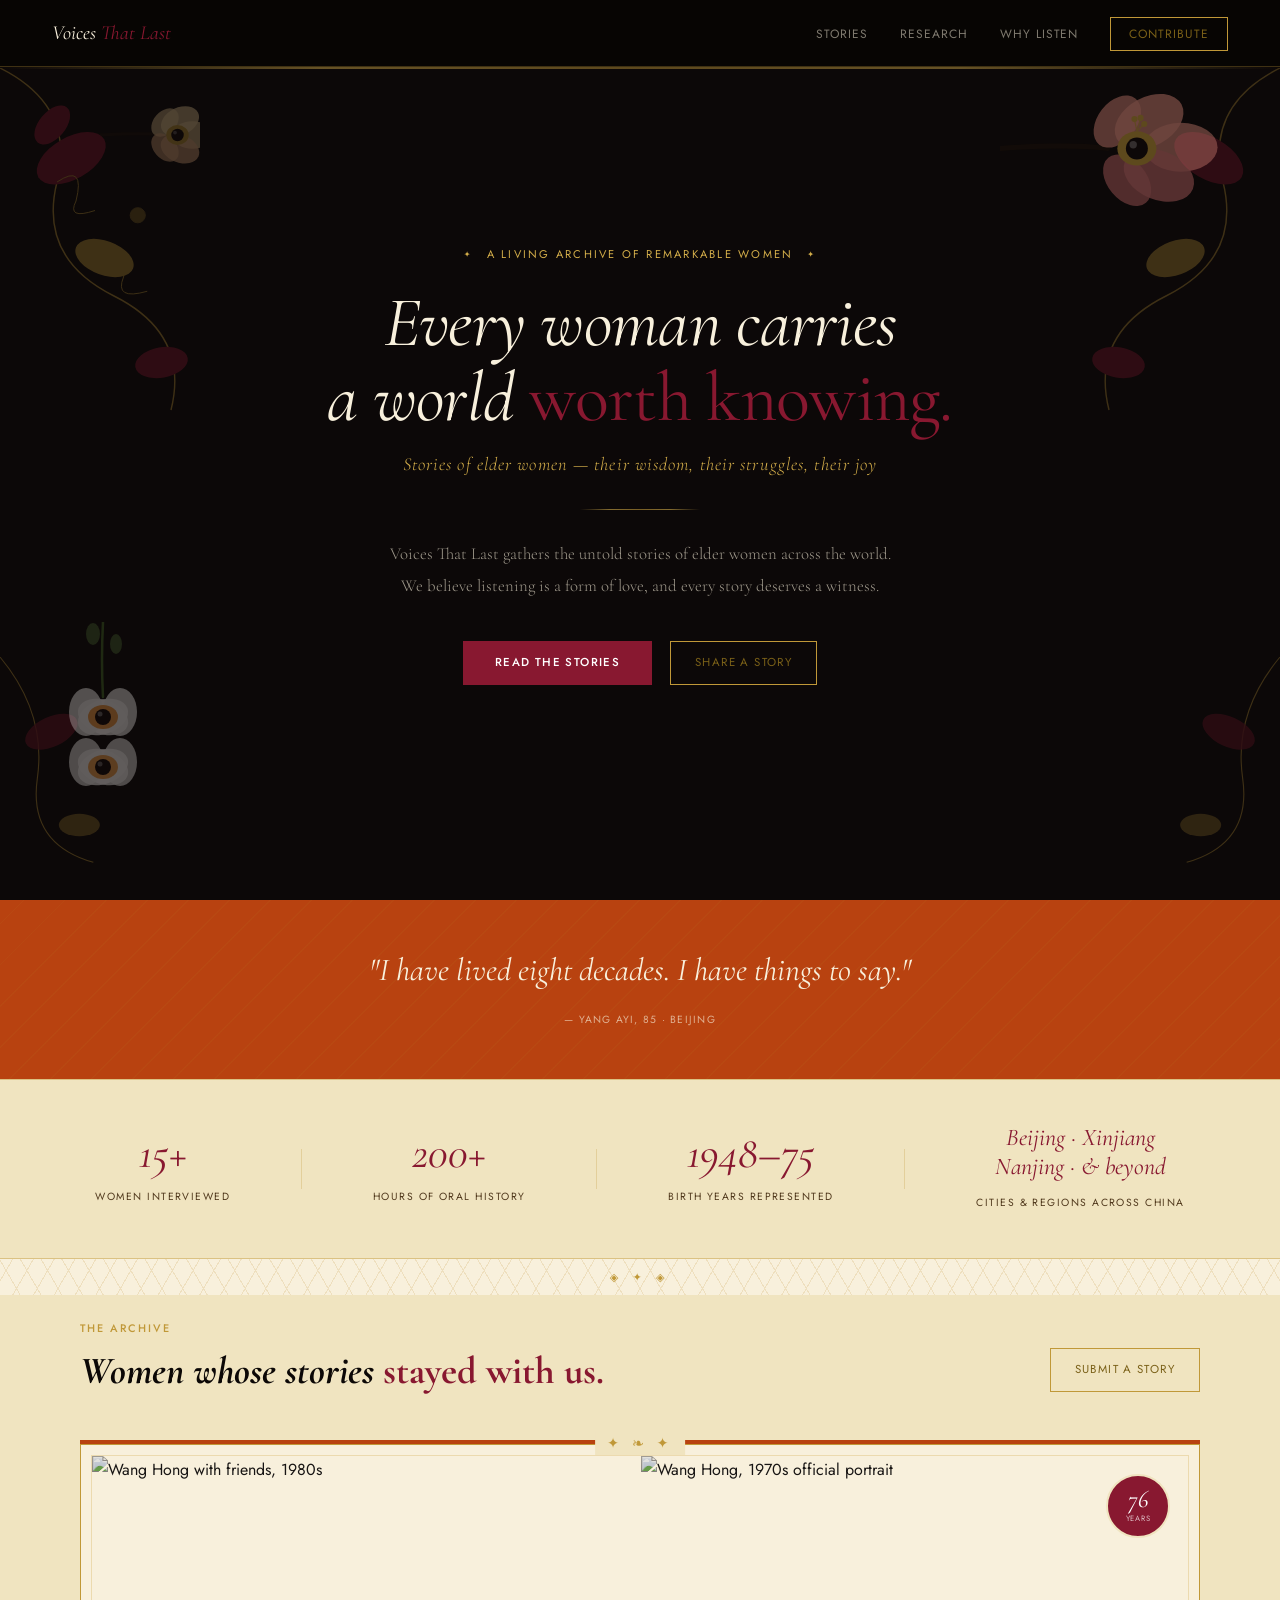
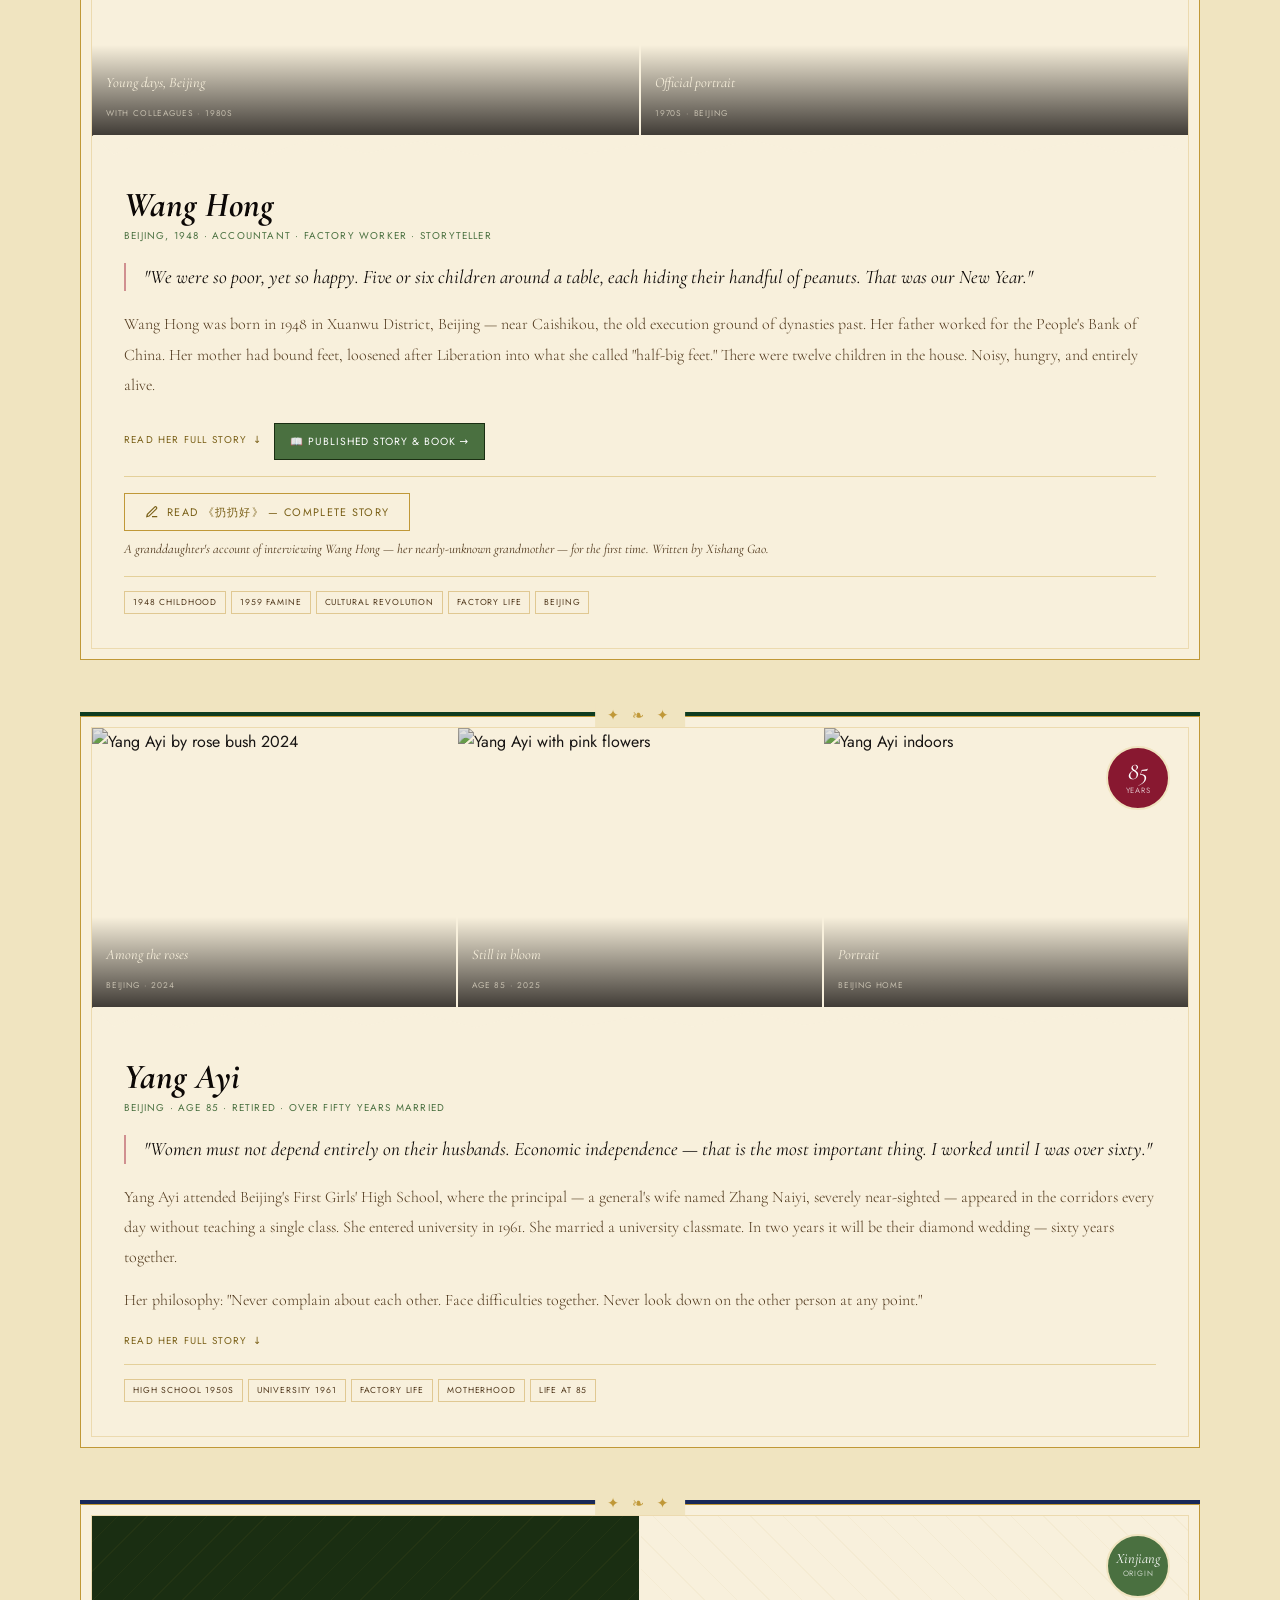
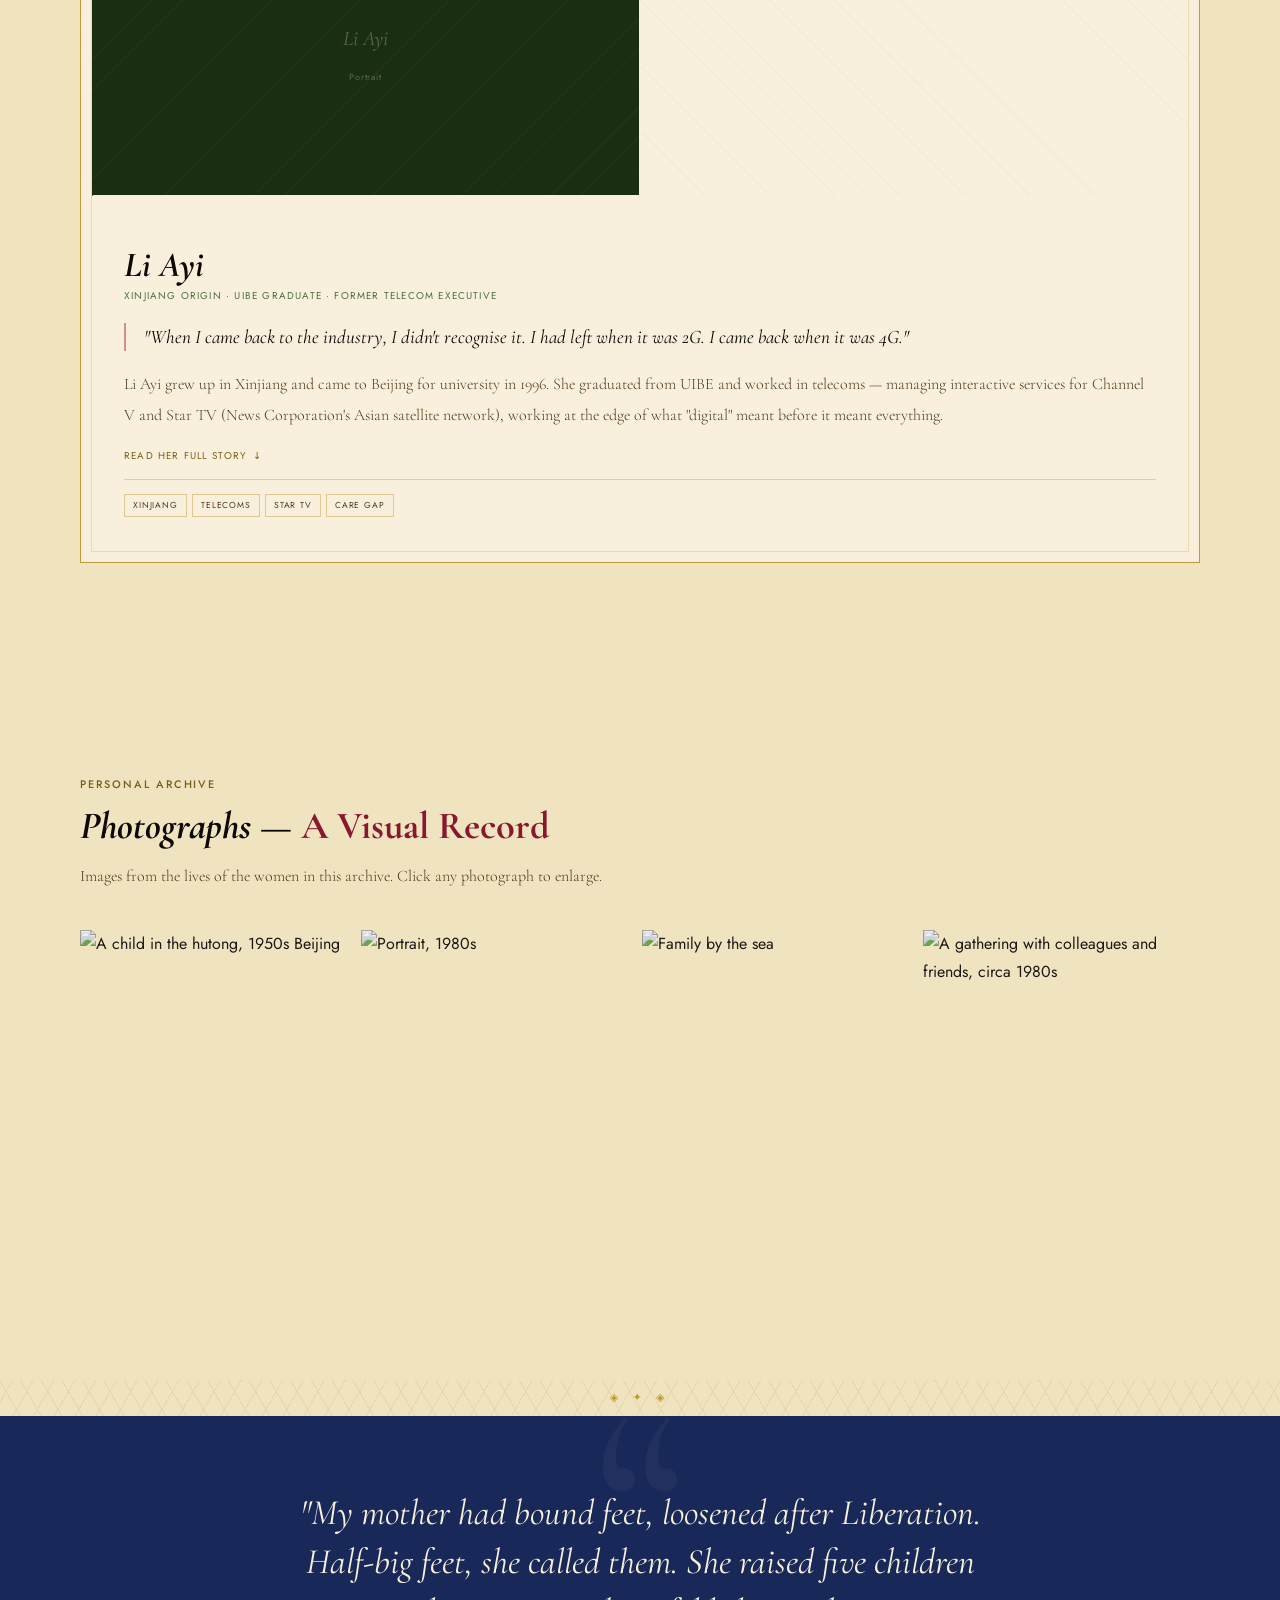
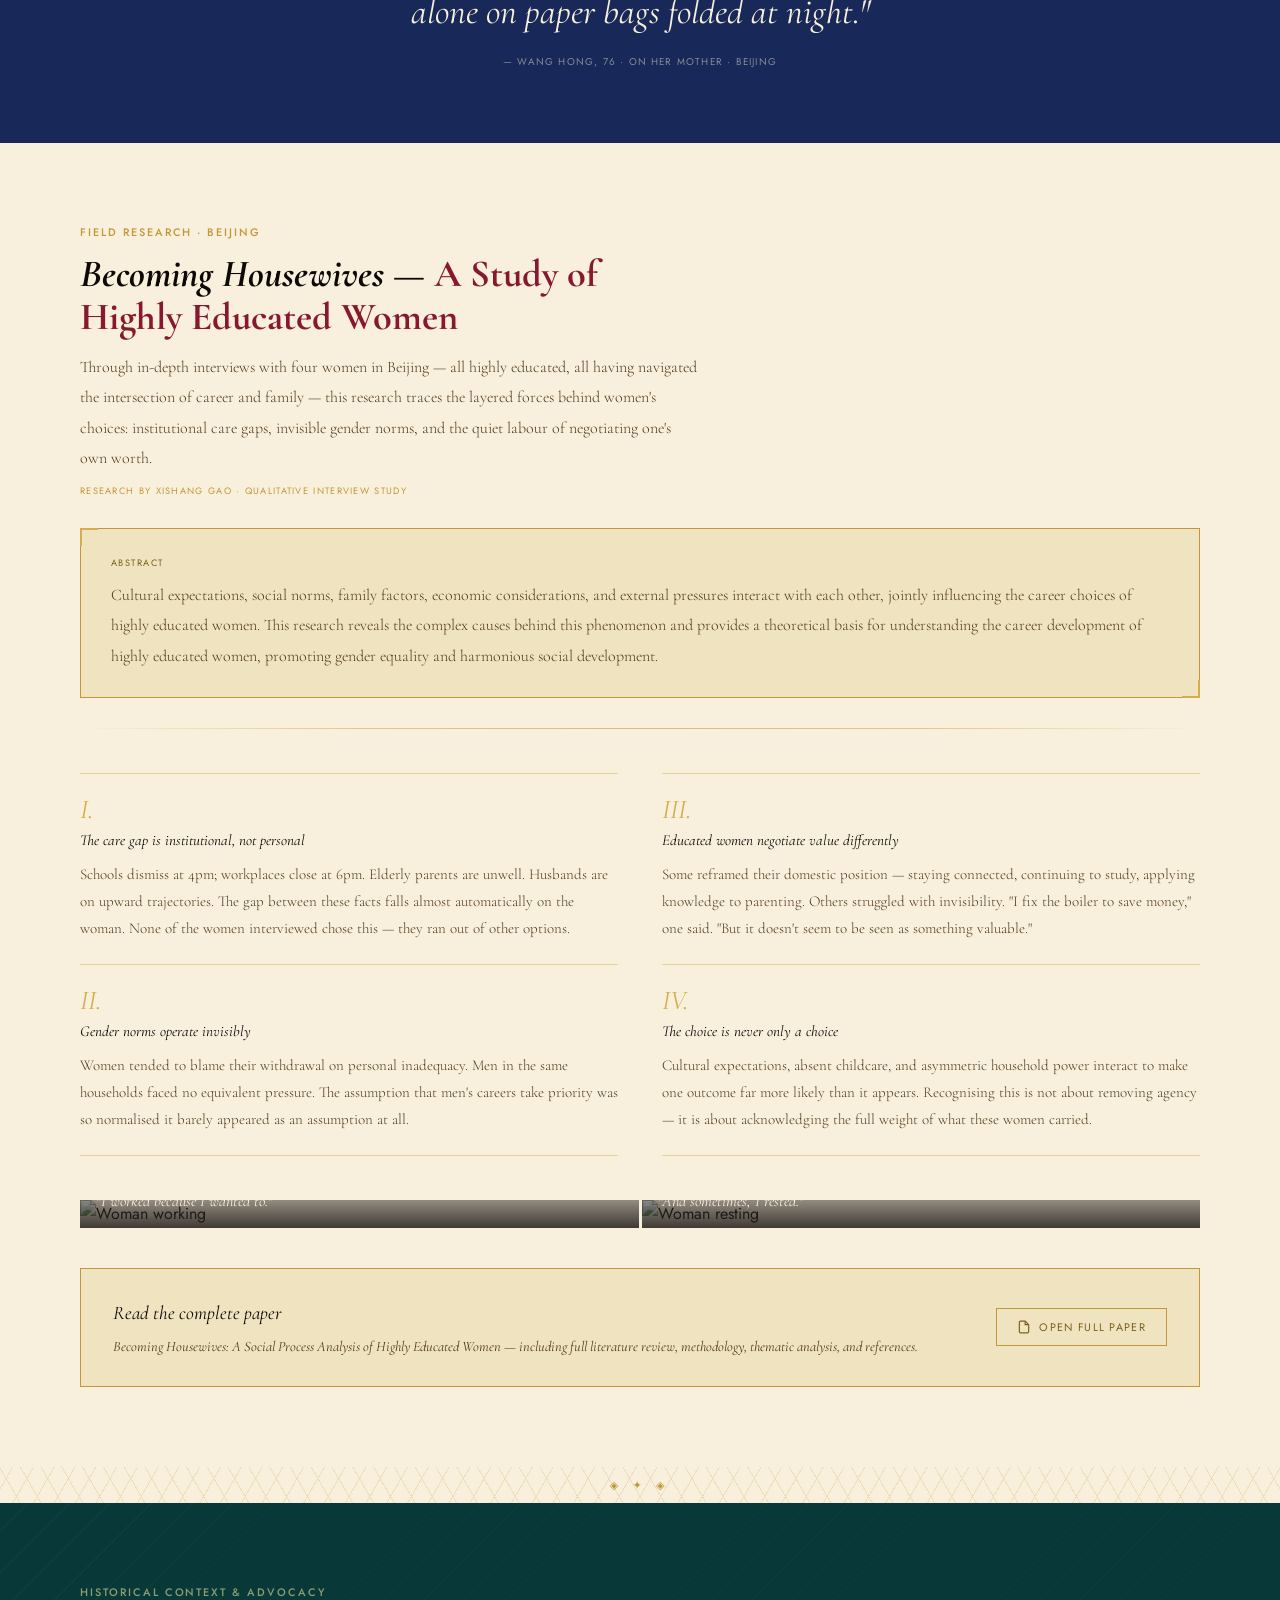
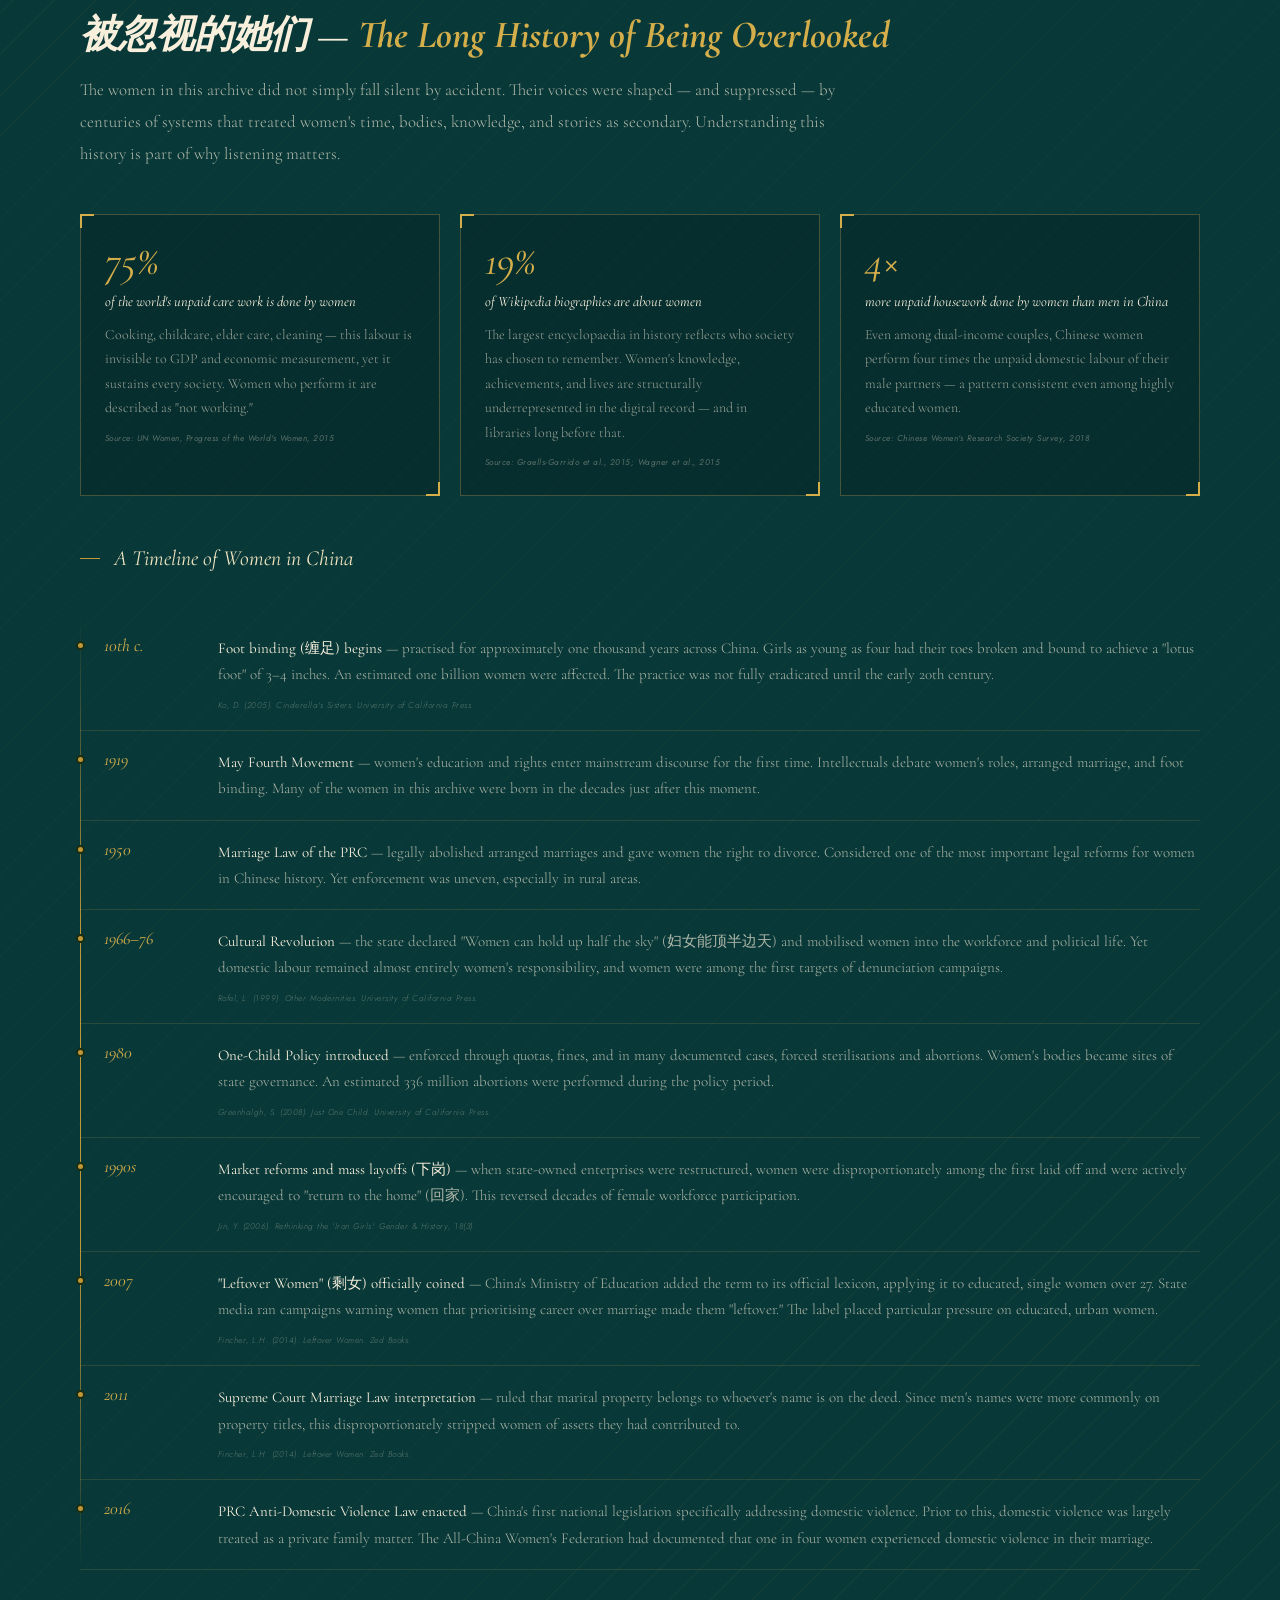
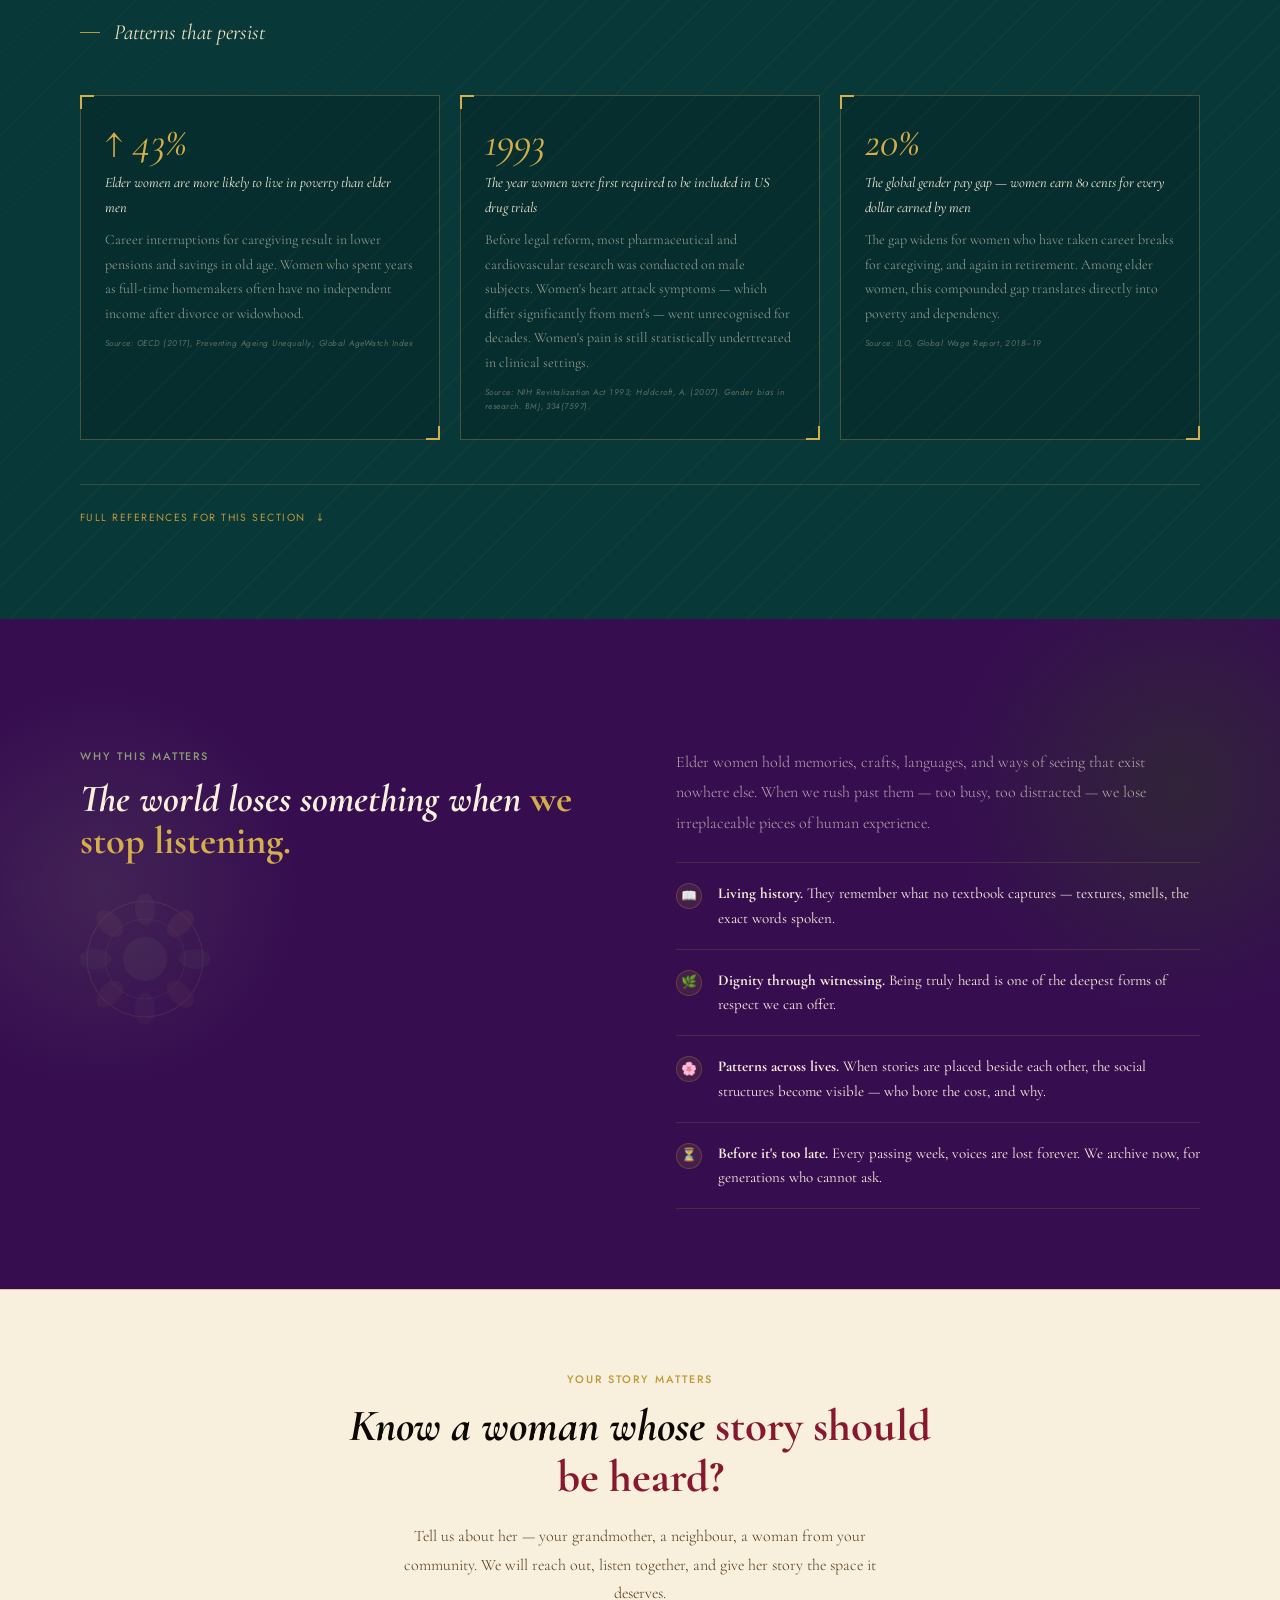
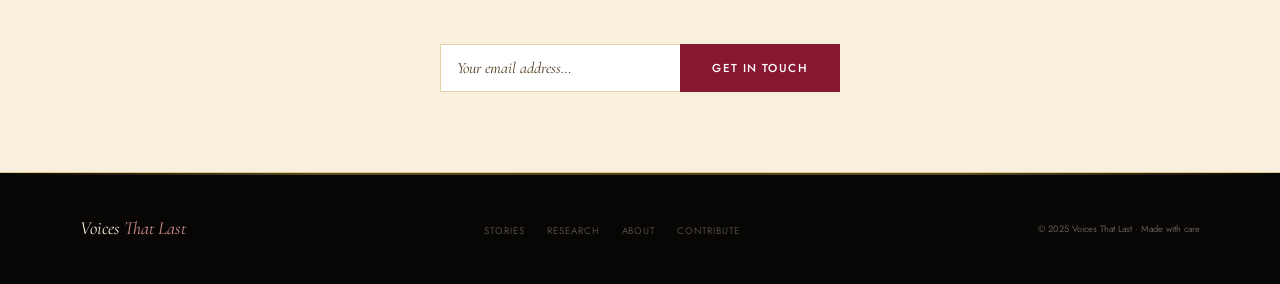
==== herstories/index.html @ aa2a3001 "Sookie Gao personal portfolio — Listener / Researcher / Advocator Full static site: signature loadin" ====
<!DOCTYPE html>
<html lang="en">
<head>
<meta charset="UTF-8">
<meta name="viewport" content="width=device-width, initial-scale=1.0">
<title>Voices That Last — Stories of Remarkable Women</title>
<link rel="preconnect" href="https://fonts.googleapis.com">
<link rel="preconnect" href="https://fonts.gstatic.com" crossorigin>
<link href="https://fonts.googleapis.com/css2?family=IM+Fell+English:ital@0;1&family=Cormorant+Garamond:ital,wght@0,300;0,400;0,600;1,300;1,400;1,600&family=Jost:wght@300;400;500&display=swap" rel="stylesheet">
<style>
*,*::before,*::after{box-sizing:border-box;margin:0;padding:0}
:root{
  --p1:#F8F0DC;--p2:#F0E4C0;--p3:#E4D09A;
  --gold:#C09838;--gold-lt:#D4AE4A;--gold-dk:#7A6018;
  --amber:#B84210;         /* Klimt burnt orange */
  --sapphire:#182858;      /* Klimt deep blue */
  --emerald:#0E3C20;       /* deep green */
  --rose:#881830;          /* deep rose */
  --rose-lt:#D09090;
  --purple:#360E50;        /* deep purple */
  --teal:#083838;
  --olive:#4A7040;--olive-lt:#8A9E72;--olive-dk:#1A2E12;
  --ink:#0C0806;--muted:#50381C;--rule:rgba(192,152,56,.45);
  --display:'IM Fell English','Cormorant Garamond',Georgia,serif;
  --serif:'Cormorant Garamond',Georgia,serif;
  --sans:'Jost',system-ui,sans-serif
}
html{scroll-behavior:smooth}
body{font-family:var(--sans);background:var(--p1);color:var(--ink);line-height:1.7;font-size:16px}
body::before{content:'';position:fixed;inset:0;pointer-events:none;z-index:0;
  background-image:url("data:image/svg+xml,%3Csvg xmlns='http://www.w3.org/2000/svg' width='300' height='300'%3E%3Cfilter id='noise'%3E%3CfeTurbulence type='fractalNoise' baseFrequency='0.65' numOctaves='3' stitchTiles='stitch'/%3E%3CfeColorMatrix type='saturate' values='0'/%3E%3C/filter%3E%3Crect width='300' height='300' filter='url(%23noise)' opacity='0.04'/%3E%3C/svg%3E");opacity:.6}

/* NAV */
nav{position:fixed;top:0;left:0;right:0;z-index:200;display:flex;align-items:center;
  justify-content:space-between;padding:16px 52px;
  background:rgba(8,6,4,0.97);backdrop-filter:blur(8px);
  border-bottom:1px solid rgba(192,152,56,.3)}
nav::after{content:'';position:absolute;bottom:-3px;left:0;right:0;height:2px;
  background:linear-gradient(to right,transparent,var(--gold-lt),var(--gold),var(--gold-lt),transparent);opacity:.45}
.nav-logo{font-family:var(--display);font-size:1.25rem;font-style:italic;
  color:var(--p1);text-decoration:none}
.nav-logo span{color:var(--rose)}
.nav-links{display:flex;gap:32px;list-style:none;align-items:center}
.nav-links a{font-size:.75rem;font-weight:400;letter-spacing:.08em;text-transform:uppercase;
  color:rgba(248,240,220,.5);text-decoration:none;transition:color .2s}
.nav-links a:hover{color:var(--rose)}
.nav-cta{border:1px solid var(--gold)!important;color:var(--gold-dk)!important;
  padding:7px 18px;transition:background .2s,color .2s!important}
.nav-cta:hover{background:var(--gold)!important;color:white!important}

/* GOLD RULE */
.gold-rule{height:1px;background:linear-gradient(to right,transparent,var(--gold-lt),var(--gold),var(--gold-lt),transparent);
  margin:0 auto;opacity:.6}

/* HERO */
.hero{min-height:100vh;background:#0C0808;position:relative;overflow:hidden;
  display:flex;flex-direction:column;align-items:center;justify-content:center;
  padding:110px 60px 80px;text-align:center}
/* botanical corner flourishes */
.hero-corners{position:absolute;inset:0;pointer-events:none;overflow:hidden}
.hero-corners svg{position:absolute;opacity:.28;color:var(--gold)}
.c-tl{top:68px;left:0;width:380px}
.c-tr{top:68px;right:0;width:380px;transform:scaleX(-1)}
.c-bl{bottom:0;left:0;width:280px;transform:scaleY(-1)}
.c-br{bottom:0;right:0;width:280px;transform:scale(-1)}

.hero-inner{position:relative;z-index:1;max-width:800px}
.hero-eyebrow{font-family:var(--sans);font-size:.7rem;letter-spacing:.2em;text-transform:uppercase;
  color:var(--gold-lt);margin-bottom:22px;display:flex;align-items:center;justify-content:center;gap:14px}
.hero-eyebrow::before,.hero-eyebrow::after{content:'✦';font-size:.5rem;color:var(--gold-lt)}
.hero-headline{font-family:var(--display);font-size:clamp(3rem,5.5vw,6rem);font-style:italic;
  font-weight:400;line-height:1.06;color:var(--p1);margin-bottom:14px;letter-spacing:-.01em}
.hero-headline em{color:var(--rose);font-style:normal}
.hero-sub{font-family:var(--serif);font-size:1.15rem;font-style:italic;font-weight:300;
  color:var(--gold-lt);letter-spacing:.06em;margin-bottom:28px}
.hero-body{font-family:var(--serif);font-size:1.05rem;line-height:1.9;
  color:rgba(248,240,220,.62);max-width:520px;margin:0 auto 40px;font-weight:300}
.hero-btns{display:flex;gap:18px;align-items:center;justify-content:center;flex-wrap:wrap}

/* BUTTONS */
.btn{background:var(--rose);color:white;padding:12px 32px;border:1px solid var(--rose-dk);
  font-family:var(--sans);font-size:.72rem;font-weight:500;letter-spacing:.12em;
  text-transform:uppercase;cursor:pointer;text-decoration:none;transition:background .2s;display:inline-block}
.btn:hover{background:var(--rose-dk)}
.btn-ghost{color:var(--gold-dk);font-size:.72rem;letter-spacing:.12em;text-transform:uppercase;
  text-decoration:none;border:1px solid var(--gold);padding:11px 24px;
  transition:background .2s,color .2s;display:inline-block}
.btn-ghost:hover{background:var(--gold);color:white}
.btn-wechat{font-family:var(--sans);font-size:.65rem;letter-spacing:.09em;text-transform:uppercase;
  color:white;background:var(--olive);text-decoration:none;display:inline-flex;
  align-items:center;gap:7px;padding:9px 15px;border:1px solid var(--olive-dk);
  transition:background .2s;margin-top:4px}
.btn-wechat:hover{background:var(--olive-dk)}

/* ORNAMENTAL DIVIDER */
.orn-div{text-align:center;padding:22px 0;background:var(--p1);position:relative}
.orn-div::before,.orn-div::after{content:'';position:absolute;top:50%;
  width:calc(50% - 70px);height:1px;background:linear-gradient(to right,transparent,var(--p3))}
.orn-div::before{left:0}
.orn-div::after{right:0;background:linear-gradient(to left,transparent,var(--p3))}
.orn-div span{display:inline-block;font-size:.9rem;color:var(--gold);
  letter-spacing:.4em;position:relative;z-index:1}

/* QUOTE BAND */
.quote-band{background:var(--amber);padding:48px 80px;text-align:center;position:relative;overflow:hidden}
.quote-band::before{content:'';position:absolute;inset:0;pointer-events:none;
  background:repeating-linear-gradient(-45deg,transparent,transparent 28px,
    rgba(180,146,42,0.07) 28px,rgba(180,146,42,0.07) 29px)}
.quote-band blockquote{font-family:var(--display);font-size:clamp(1.4rem,2.5vw,2.4rem);
  font-style:italic;color:var(--p1);line-height:1.38;max-width:720px;margin:0 auto 12px;position:relative}
.quote-band cite{font-size:.65rem;letter-spacing:.12em;text-transform:uppercase;
  color:rgba(248,240,220,.65);font-family:var(--sans);font-style:normal}

/* STATS */
.stats-strip{background:var(--p2);padding:44px 80px;display:flex;
  justify-content:space-around;align-items:center;gap:40px;flex-wrap:wrap;
  border-top:1px solid var(--rule);border-bottom:1px solid var(--rule)}
.stat{text-align:center}
.stat-num{font-family:var(--display);font-size:2.8rem;font-style:italic;
  color:var(--rose);display:block;line-height:1;margin-bottom:5px}
.stat-label{font-size:.65rem;letter-spacing:.14em;text-transform:uppercase;color:var(--muted)}
.stat-div{width:1px;height:40px;background:var(--rule);opacity:.6}

/* SECTION UTIL */
section{padding:80px;position:relative}
.section-label{font-size:.68rem;font-weight:500;letter-spacing:.18em;text-transform:uppercase;
  color:var(--gold);margin-bottom:12px;font-family:var(--sans)}
.section-title{font-family:var(--display);font-size:clamp(1.8rem,3vw,3.2rem);
  font-style:italic;line-height:1.1;color:var(--ink);max-width:600px}
.section-title em{font-style:normal;color:var(--rose)}

/* STORY CARDS */
.stories{background:var(--p2)}
.stories-hd{display:flex;align-items:flex-end;justify-content:space-between;
  margin-bottom:48px;gap:24px;flex-wrap:wrap}
.card{background:var(--p1);position:relative;margin-bottom:52px;overflow:visible}
/* double-rule frame */
.card-outer{border:1px solid var(--gold);padding:10px}
.card-inner{border:1px solid rgba(212,174,90,0.35);padding:0}
/* top ornament */
.card-orn{position:absolute;top:-13px;left:50%;transform:translateX(-50%);
  color:var(--gold);background:var(--p2);padding:0 12px;font-size:.9rem;z-index:2;
  letter-spacing:.3em}

.card-photos{display:grid;gap:2px;overflow:hidden}
.card-photos.two{grid-template-columns:1fr 1fr}
.card-photos.three{grid-template-columns:1fr 1fr 1fr}
.card-photos>div{position:relative;overflow:hidden;height:280px}
.card-photos img{width:100%;height:100%;object-fit:cover;display:block;
  filter:sepia(20%) contrast(.88) brightness(.94);transition:filter .5s}
.card:hover .card-photos img{filter:sepia(6%) contrast(.96) brightness(1)}
.photo-cap{position:absolute;bottom:0;left:0;right:0;
  background:linear-gradient(to top,rgba(30,26,23,.85),transparent);
  padding:26px 14px 12px}
.photo-cap p{font-family:var(--display);font-size:.9rem;font-style:italic;color:var(--p1);margin-bottom:1px}
.photo-cap span{font-family:var(--sans);font-size:.52rem;letter-spacing:.1em;
  text-transform:uppercase;color:rgba(245,237,216,.65)}

/* torn edge */
.torn{height:24px;background:var(--p1);margin-top:-1px;
  clip-path:polygon(0 0,2% 82%,5% 22%,8% 88%,12% 32%,16% 84%,20% 16%,25% 78%,30% 26%,35% 86%,40% 18%,45% 80%,50% 38%,55% 82%,60% 20%,65% 76%,70% 36%,75% 82%,80% 14%,85% 70%,90% 28%,94% 76%,98% 44%,100% 70%,100% 0)}

.card-body{padding:28px 32px 34px}
.card-name{font-family:var(--display);font-size:2.2rem;font-style:italic;
  color:var(--ink);line-height:1.05;margin-bottom:4px}
.card-meta{font-size:.62rem;letter-spacing:.12em;text-transform:uppercase;
  color:var(--olive);margin-bottom:18px;font-family:var(--sans)}
.card-pull{font-family:var(--display);font-size:1.2rem;font-style:italic;line-height:1.5;
  color:var(--rose-dk);padding-left:18px;border-left:2px solid var(--rose-lt);margin-bottom:18px}
.card-text{font-family:var(--serif);font-size:1rem;line-height:1.9;color:var(--muted);font-weight:300}
.card-text p+p{margin-top:12px}
.card-extra{display:none;margin-top:14px}
.card-extra.open{display:block}
.card-extra h4{font-family:var(--display);font-size:.9rem;font-style:italic;
  color:var(--olive-dk);margin:1.3rem 0 .5rem}
.card-actions{display:flex;gap:12px;align-items:center;flex-wrap:wrap;margin-top:18px}
.read-btn{font-family:var(--sans);font-size:.62rem;letter-spacing:.12em;text-transform:uppercase;
  color:var(--gold-dk);cursor:pointer;background:none;border:none;padding:0;
  display:inline-flex;align-items:center;gap:5px;transition:color .2s}
.read-btn:hover{color:var(--rose)}
.card-tags{display:flex;gap:5px;flex-wrap:wrap;margin-top:16px;
  padding-top:14px;border-top:1px solid var(--p3)}
.tag{font-family:var(--sans);font-size:.54rem;letter-spacing:.1em;
  text-transform:uppercase;padding:3px 8px;border:1px solid var(--rule);color:var(--muted)}
.age-badge{position:absolute;top:18px;right:18px;z-index:3;width:64px;height:64px;
  background:var(--rose);border-radius:50%;display:flex;flex-direction:column;
  align-items:center;justify-content:center;border:2px solid var(--p2)}
.age-badge .n{font-family:var(--display);font-size:1.55rem;font-style:italic;color:white;line-height:1}
.age-badge .u{font-size:.48rem;letter-spacing:.1em;text-transform:uppercase;color:rgba(255,255,255,.7)}

/* VIDEO */
.video-sec{background:var(--emerald);padding:80px;position:relative;overflow:hidden;color:var(--p1)}
.video-sec::before{content:'';position:absolute;inset:0;pointer-events:none;
  background:repeating-linear-gradient(-45deg,transparent,transparent 28px,
    rgba(180,146,42,0.06) 28px,rgba(180,146,42,0.06) 29px)}
.video-inner{display:grid;grid-template-columns:1fr 1fr;gap:60px;align-items:start;margin-top:44px}
.video-ph{aspect-ratio:16/9;background:rgba(0,0,0,.5);
  border:1px solid rgba(212,174,90,.3);display:flex;flex-direction:column;
  align-items:center;justify-content:center;gap:14px;position:relative;overflow:hidden}
.video-ph::before{content:'';position:absolute;inset:0;
  background:radial-gradient(ellipse 260px 160px at center,rgba(180,146,42,0.1) 0%,transparent 70%)}
.video-ph p:first-of-type{font-family:var(--display);font-size:1rem;font-style:italic;
  color:rgba(245,237,216,.4);text-align:center;padding:0 16px;position:relative;z-index:1}
.video-ph p:last-of-type{font-family:var(--sans);font-size:.52rem;letter-spacing:.1em;
  text-transform:uppercase;color:var(--gold-lt);position:relative;z-index:1}
.video-desc{font-family:var(--serif);font-size:1rem;line-height:1.9;
  color:rgba(245,237,216,.7);font-weight:300}
.video-desc p+p{margin-top:12px}
.video-note{margin-top:22px;padding:16px 18px;border:1px solid rgba(212,174,90,.2);
  background:rgba(0,0,0,.2)}
.video-note span{font-family:var(--sans);font-size:.54rem;letter-spacing:.12em;
  text-transform:uppercase;color:var(--gold-lt);display:block;margin-bottom:6px}
.video-note p{font-family:var(--serif);font-size:.9rem;font-style:italic;
  color:rgba(245,237,216,.48);line-height:1.7}
.video-sec .section-label{color:var(--olive-lt)}
.video-sec .section-title{color:var(--p1);max-width:none}
.video-sec .section-title em{color:var(--gold-lt);font-style:italic}

/* TESTIMONIAL */
.testimonial{background:var(--sapphire);padding:72px 80px;text-align:center;
  position:relative;overflow:hidden}
.testimonial::before{content:'\201C';position:absolute;top:-50px;left:50%;transform:translateX(-50%);
  font-family:var(--display);font-size:18rem;color:rgba(255,255,255,.04);line-height:1;pointer-events:none}
.testimonial blockquote{font-family:var(--display);font-size:clamp(1.5rem,2.8vw,2.4rem);
  font-style:italic;color:var(--p1);line-height:1.38;max-width:720px;margin:0 auto 18px;position:relative}
.testimonial cite{display:block;font-size:.62rem;font-style:normal;letter-spacing:.12em;
  text-transform:uppercase;color:rgba(245,237,216,.5);font-family:var(--sans)}

/* RESEARCH */
.research{background:var(--p1)}
.art-frame{border:1px solid var(--gold);padding:26px 30px;position:relative;
  background:var(--p2);margin:30px 0}
.art-frame::before,.art-frame::after{content:'';position:absolute;width:18px;height:18px;
  border-color:var(--gold-lt);border-style:solid}
.art-frame::before{top:-1px;left:-1px;border-width:2px 0 0 2px}
.art-frame::after{bottom:-1px;right:-1px;border-width:0 2px 2px 0}
.research-grid{display:grid;grid-template-columns:1fr 1fr;gap:44px;margin-top:44px}
.finding{padding:22px 0;border-top:1px solid var(--p3)}
.finding:last-child{border-bottom:1px solid var(--p3)}
.finding-num{font-family:var(--display);font-size:1.7rem;font-style:italic;
  color:var(--gold-lt);line-height:1;margin-bottom:5px}
.finding-title{font-family:var(--display);font-size:.95rem;font-style:italic;color:var(--ink);margin-bottom:7px}
.finding-body{font-family:var(--serif);font-size:.9375rem;line-height:1.8;color:var(--muted);font-weight:300}

/* WHY LISTEN */
.why{background:var(--purple);color:white;position:relative;overflow:hidden}
.why::before{content:'';position:absolute;inset:0;pointer-events:none;
  background:
    radial-gradient(ellipse 280px 280px at 8% 40%,rgba(138,158,114,0.15) 0%,transparent 70%),
    radial-gradient(ellipse 320px 320px at 92% 25%,rgba(44,58,34,0.5) 0%,transparent 70%);z-index:0}
.why-inner{display:grid;grid-template-columns:1fr 1fr;gap:72px;align-items:start;
  margin-top:48px;position:relative;z-index:1}
.why .section-label{color:var(--olive-lt)}
.why .section-title{color:var(--p1);max-width:none}
.why .section-title em{color:var(--gold-lt)}
.why-body{font-family:var(--serif);font-size:1rem;line-height:1.9;
  color:rgba(245,237,216,.68);margin-bottom:24px;font-weight:300}
.why-list{list-style:none}
.why-list li{display:flex;gap:16px;padding:18px 0;
  border-top:1px solid rgba(180,146,42,.2);
  font-family:var(--serif);font-size:.9375rem;color:var(--p1);line-height:1.65}
.why-list li:last-child{border-bottom:1px solid rgba(180,146,42,.2)}
.why-icon{width:26px;height:26px;background:rgba(180,146,42,.12);
  border:1px solid rgba(180,146,42,.3);border-radius:50%;flex-shrink:0;
  display:flex;align-items:center;justify-content:center;margin-top:2px;font-size:.8rem}

/* SUBMIT */
.submit{background:var(--p1);text-align:center;
  border-top:1px solid var(--rule);border-bottom:1px solid var(--rule)}
.submit .section-label{display:block;text-align:center}
.submit-title{font-family:var(--display);font-size:clamp(2rem,3.5vw,3.6rem);font-style:italic;
  line-height:1.15;max-width:600px;margin:0 auto 18px;color:var(--ink)}
.submit-title em{font-style:normal;color:var(--rose)}
.submit-body{font-family:var(--serif);font-size:1rem;color:var(--muted);
  max-width:480px;margin:0 auto 36px;line-height:1.8;font-weight:300}
.submit-form{display:flex;max-width:400px;margin:0 auto}
.submit-input{flex:1;padding:13px 16px;background:white;border:1px solid var(--rule);
  border-right:none;color:var(--ink);font-family:var(--serif);font-size:1rem;
  outline:none;transition:border-color .2s}
.submit-input::placeholder{color:var(--muted);font-style:italic}
.submit-input:focus{border-color:var(--gold)}

/* FOOTER */
footer{background:#080604;color:rgba(245,237,216,.38);padding:40px 80px;
  display:flex;justify-content:space-between;align-items:center;gap:24px;flex-wrap:wrap}
footer::before{content:'';display:block;position:absolute;top:0;left:0;right:0;height:2px;
  background:linear-gradient(to right,transparent,var(--gold-lt),var(--gold),var(--gold-lt),transparent);opacity:.4}
.footer-logo{font-family:var(--display);font-size:1.15rem;font-style:italic;
  color:var(--p1);text-decoration:none}
.footer-logo span{color:var(--rose-lt)}
.footer-links{display:flex;gap:22px;list-style:none}
.footer-links a{color:rgba(245,237,216,.3);text-decoration:none;font-size:.6rem;
  letter-spacing:.1em;text-transform:uppercase;transition:color .2s;font-family:var(--sans)}
.footer-links a:hover{color:var(--gold-lt)}

/* RESPONSIVE */
/* MODALS */
.modal-overlay{display:none;position:fixed;inset:0;z-index:500;
  background:rgba(30,26,23,0.82);align-items:flex-start;justify-content:center;
  padding:60px 24px 40px;backdrop-filter:blur(4px);overflow-y:auto}
.modal-overlay.open{display:flex}
.modal-box{background:var(--p1);width:100%;max-width:780px;
  margin:auto;position:relative;border:1px solid var(--gold)}
/* double frame */
.modal-box::before{content:'';position:absolute;inset:6px;
  border:1px solid rgba(212,174,90,0.3);pointer-events:none;z-index:1}
.modal-header{background:var(--olive-dk);padding:36px 48px 32px;position:relative;overflow:hidden}
.modal-header::before{content:'';position:absolute;inset:0;
  background:repeating-linear-gradient(-45deg,transparent,transparent 26px,rgba(180,146,42,.06) 26px,rgba(180,146,42,.06) 27px)}
.modal-eyebrow{font-family:var(--sans);font-size:.58rem;letter-spacing:.18em;
  text-transform:uppercase;color:var(--olive-lt);margin-bottom:8px;position:relative;z-index:1}
.modal-title{font-family:var(--display);font-size:clamp(1.5rem,3vw,2.4rem);font-style:italic;
  color:var(--p1);line-height:1.15;position:relative;z-index:1}
.modal-subtitle{font-family:var(--serif);font-size:.9rem;font-style:italic;
  color:rgba(245,237,216,.6);margin-top:6px;position:relative;z-index:1}
.modal-content{padding:40px 48px 52px;max-height:72vh;overflow-y:auto}
.modal-content::-webkit-scrollbar{width:5px}
.modal-content::-webkit-scrollbar-track{background:var(--p2)}
.modal-content::-webkit-scrollbar-thumb{background:var(--gold);border-radius:2px}
.modal-content h2{font-family:var(--display);font-size:1.5rem;font-style:italic;
  color:var(--ink);margin:32px 0 12px;padding-bottom:8px;
  border-bottom:1px solid var(--p3)}
.modal-content h2:first-child{margin-top:0}
.modal-content h3{font-family:var(--display);font-size:1.1rem;font-style:italic;
  color:var(--olive-dk);margin:22px 0 8px}
.modal-content p{font-family:var(--serif);font-size:1.05rem;line-height:1.9;
  color:var(--muted);font-weight:300;margin-bottom:14px}
.modal-content .pull{font-family:var(--display);font-size:1.1rem;font-style:italic;
  color:var(--rose-dk);border-left:2px solid var(--rose-lt);padding-left:16px;
  margin:20px 0;line-height:1.5}
.modal-content .chapter-title{font-family:var(--display);font-size:1.3rem;font-style:italic;
  color:var(--ink);margin:28px 0 12px;display:flex;align-items:center;gap:12px}
.modal-content .chapter-title::before{content:'';flex:none;width:24px;height:1px;background:var(--gold)}
.modal-content .refs{font-family:var(--serif);font-size:.875rem;line-height:1.7;
  color:var(--muted);margin-top:8px;font-style:italic}
.modal-close{position:absolute;top:14px;right:14px;z-index:10;
  background:rgba(30,26,23,.65);border:none;color:var(--p1);
  width:34px;height:34px;border-radius:50%;cursor:pointer;
  display:flex;align-items:center;justify-content:center;
  font-size:.9rem;transition:background .2s}
.modal-close:hover{background:var(--rose)}
.modal-open-btn{display:inline-flex;align-items:center;gap:8px;
  font-family:var(--sans);font-size:.68rem;letter-spacing:.12em;
  text-transform:uppercase;color:var(--gold-dk);
  border:1px solid var(--gold);padding:10px 20px;
  background:transparent;cursor:pointer;transition:background .2s,color .2s}
.modal-open-btn:hover{background:var(--gold);color:white}
.modal-open-btn svg{flex-shrink:0}


/* AWARENESS SECTION */
.awareness{background:var(--teal);color:var(--p1);position:relative;overflow:hidden}
.awareness::before{content:'';position:absolute;inset:0;pointer-events:none;
  background:repeating-linear-gradient(-45deg,transparent,transparent 28px,
    rgba(180,146,42,.055) 28px,rgba(180,146,42,.055) 29px)}
.awareness .section-label{color:var(--olive-lt)}
.awareness .section-title{color:var(--p1);max-width:none}
.awareness .section-title em{color:var(--gold-lt);font-style:italic}
.awareness-intro{font-family:var(--serif);font-size:1.05rem;line-height:1.9;
  color:rgba(245,237,216,.72);max-width:760px;margin-top:18px;font-weight:300}
/* Stat cards */
.fact-grid{display:grid;grid-template-columns:repeat(3,1fr);gap:20px;margin:44px 0 0}
.fact-card{border:1px solid rgba(212,174,90,.3);padding:26px 24px;
  background:rgba(0,0,0,.18);position:relative}
.fact-card::before{content:'';position:absolute;top:-1px;left:-1px;
  width:14px;height:14px;border-top:2px solid var(--gold-lt);border-left:2px solid var(--gold-lt)}
.fact-card::after{content:'';position:absolute;bottom:-1px;right:-1px;
  width:14px;height:14px;border-bottom:2px solid var(--gold-lt);border-right:2px solid var(--gold-lt)}
.fact-num{font-family:var(--display);font-size:2.6rem;font-style:italic;
  color:var(--gold-lt);line-height:1;margin-bottom:8px;display:block}
.fact-title{font-family:var(--display);font-size:.9rem;font-style:italic;
  color:var(--p1);margin-bottom:8px;display:block}
.fact-body{font-family:var(--serif);font-size:.875rem;line-height:1.75;
  color:rgba(245,237,216,.62);font-weight:300}
.fact-ref{font-family:var(--sans);font-size:.52rem;letter-spacing:.06em;
  color:rgba(245,237,216,.35);margin-top:10px;display:block;font-style:italic}
/* Timeline */
.timeline{margin:40px 0 0;position:relative}
.timeline::before{content:'';position:absolute;left:0;top:0;bottom:0;
  width:1px;background:linear-gradient(to bottom,transparent,var(--gold),var(--gold),transparent)}
.tl-item{display:grid;grid-template-columns:90px 1fr;gap:24px;
  padding:18px 0 18px 24px;border-bottom:1px solid rgba(212,174,90,.15);
  position:relative}
.tl-item::before{content:'';position:absolute;left:-4px;top:24px;
  width:9px;height:9px;border-radius:50%;background:var(--gold);border:2px solid var(--olive-dk)}
.tl-year{font-family:var(--display);font-size:1.1rem;font-style:italic;
  color:var(--gold-lt);line-height:1.3;flex-shrink:0}
.tl-text{font-family:var(--serif);font-size:.9375rem;line-height:1.75;
  color:rgba(245,237,216,.7);font-weight:300}
.tl-text strong{color:var(--p1);font-weight:400}
/* References box */
.refs-box{margin-top:44px;border-top:1px solid rgba(212,174,90,.2);padding-top:24px}
.refs-box summary{font-family:var(--sans);font-size:.65rem;letter-spacing:.14em;
  text-transform:uppercase;color:var(--gold);cursor:pointer;margin-bottom:12px;
  list-style:none;display:flex;align-items:center;gap:10px}
.refs-box summary::after{content:'↓';font-style:normal}
.refs-box[open] summary::after{content:'↑'}
.refs-box p{font-family:var(--serif);font-size:.82rem;line-height:1.7;
  color:rgba(245,237,216,.45);font-style:italic;margin-bottom:6px}
/* sub-heading inside awareness */
.awareness-h3{font-family:var(--display);font-size:1.35rem;font-style:italic;
  color:var(--p2);margin:44px 0 4px;display:flex;align-items:center;gap:14px}
.awareness-h3::before{content:'';flex:none;width:20px;height:1px;background:var(--gold)}

/* ── KLIMT + BOTANICAL additions ── */
/* Geometric Klimt triangle divider */
.klimt-div{height:36px;position:relative;overflow:hidden;display:flex;align-items:center;justify-content:center}
.klimt-div::before{content:'';position:absolute;inset:0;
  background:repeating-linear-gradient(60deg,transparent,transparent 17px,var(--gold) 17px,var(--gold) 18px),
             repeating-linear-gradient(-60deg,transparent,transparent 17px,var(--gold) 17px,var(--gold) 18px);
  opacity:.18}
.klimt-div span{position:relative;z-index:1;font-size:.7rem;color:var(--gold);letter-spacing:.5em}

/* Card jewel-tone top accent bars */
.card-accent-amber::after{display:none}
.card-accent-amber{border-top:4px solid var(--amber)!important}
.card-accent-sapphire{border-top:4px solid var(--sapphire)!important}
.card-accent-emerald{border-top:4px solid var(--emerald)!important}

/* Botanical eye flower SVG container */
.botanical-float{position:absolute;pointer-events:none;overflow:hidden}

/* Gallery section */
.gallery-sec{background:var(--p2);padding:80px}
.gallery-sec .section-label{color:var(--gold-dk)}
.gallery-grid{display:grid;grid-template-columns:repeat(4,1fr);gap:4px;margin-top:40px}
.gallery-item{position:relative;overflow:hidden;cursor:pointer}
.gallery-item img{width:100%;aspect-ratio:3/4;object-fit:cover;display:block;
  filter:sepia(18%) contrast(.87);transition:filter .4s,transform .5s}
.gallery-item:hover img{filter:sepia(5%) contrast(.96);transform:scale(1.04)}
.gallery-cap{position:absolute;bottom:0;left:0;right:0;
  background:linear-gradient(to top,rgba(8,6,4,.9),transparent);
  padding:32px 12px 12px;
  transform:translateY(6px);opacity:0;transition:.35s}
.gallery-item:hover .gallery-cap{transform:translateY(0);opacity:1}
.gallery-cap p{font-family:var(--display);font-size:.85rem;font-style:italic;color:var(--p1);margin-bottom:2px}
.gallery-cap span{font-family:var(--sans);font-size:.5rem;letter-spacing:.1em;text-transform:uppercase;color:rgba(248,240,220,.6)}
/* lightbox */
#lb{display:none;position:fixed;inset:0;z-index:600;background:rgba(8,6,4,.94);
  align-items:center;justify-content:center;padding:40px;cursor:pointer}
#lb.open{display:flex}
#lb img{max-width:90%;max-height:88vh;object-fit:contain;
  box-shadow:0 0 60px rgba(0,0,0,.8)}
#lb-close{position:absolute;top:18px;right:22px;color:var(--p1);
  font-size:1.5rem;cursor:pointer;background:none;border:none;
  font-family:var(--display);opacity:.7;transition:opacity .2s}
#lb-close:hover{opacity:1}

@media(max-width:900px){
  .gallery-grid{grid-template-columns:1fr 1fr}
  .klimt-div{height:28px}
}
@media(max-width:900px){
  nav{padding:12px 18px}.nav-links{display:none}
  .hero{padding:100px 22px 70px}
  section,.video-sec{padding:56px 22px}
  .card-photos.two,.card-photos.three{grid-template-columns:1fr}
  .card-photos>div{height:220px}
  .card-photos>div:not(:first-child){display:none}
  .research-grid,.why-inner,.video-inner{grid-template-columns:1fr;gap:32px}
  .stats-strip,.quote-band,.testimonial{padding:30px 22px}
  .stat-div{display:none}
  .fact-grid{grid-template-columns:1fr}
  .tl-item{grid-template-columns:70px 1fr;gap:14px}
  footer{padding:30px 22px;flex-direction:column;align-items:flex-start;position:relative}
  .submit{padding:56px 22px!important}
  .submit-form{flex-direction:column}
  .submit-input{border-right:1px solid var(--rule);border-bottom:none}
}
@media(prefers-reduced-motion:reduce){*{transition:none!important}}
</style>
</head>
<body>

<nav>
  <a href="#" class="nav-logo">Voices <span>That Last</span></a>
  <ul class="nav-links">
    <li><a href="#stories">Stories</a></li>
    <li><a href="#research">Research</a></li>
    <li><a href="#why">Why Listen</a></li>
    <li><a href="#submit" class="nav-cta">Contribute</a></li>
  </ul>
</nav>

<!-- HERO -->
<div class="hero" id="home">
  <!-- Botanical Art Nouveau corner flourishes -->
  <div class="hero-corners" aria-hidden="true">
    <svg class="c-tl" viewBox="0 0 400 380" fill="none" stroke="var(--gold)" xmlns="http://www.w3.org/2000/svg">
      <path d="M0 0 Q80 40 60 120 Q40 200 120 240 Q200 280 180 360" stroke-width="1.5" fill="none"/>
      <ellipse cx="75" cy="95" rx="40" ry="22" fill="var(--rose)" stroke="none" transform="rotate(-30 75 95)"/>
      <ellipse cx="110" cy="200" rx="32" ry="18" fill="var(--gold)" stroke="none" transform="rotate(20 110 200)"/>
      <ellipse cx="55" cy="60" rx="24" ry="14" fill="var(--rose)" stroke="none" transform="rotate(-50 55 60)"/>
      <circle cx="145" cy="155" r="8" fill="var(--gold)" opacity=".6"/>
      <path d="M60 120 Q90 100 80 140 Q70 160 100 150" stroke-width="1" fill="none"/>
      <path d="M100 200 Q140 185 130 220 Q120 245 155 235" stroke-width="1" fill="none"/>
      <ellipse cx="170" cy="310" rx="28" ry="16" fill="var(--rose)" stroke="none" transform="rotate(-10 170 310)"/>
    </svg>
    <svg class="c-tr" viewBox="0 0 400 380" fill="none" stroke="var(--gold)" xmlns="http://www.w3.org/2000/svg">
      <path d="M0 0 Q80 40 60 120 Q40 200 120 240 Q200 280 180 360" stroke-width="1.5" fill="none"/>
      <ellipse cx="75" cy="95" rx="40" ry="22" fill="var(--rose)" stroke="none" transform="rotate(-30 75 95)"/>
      <ellipse cx="110" cy="200" rx="32" ry="18" fill="var(--gold)" stroke="none" transform="rotate(20 110 200)"/>
      <ellipse cx="170" cy="310" rx="28" ry="16" fill="var(--rose)" stroke="none" transform="rotate(-10 170 310)"/>
    </svg>
    <svg class="c-bl" viewBox="0 0 300 260" fill="none" stroke="var(--gold)" xmlns="http://www.w3.org/2000/svg">
      <path d="M0 260 Q50 200 40 130 Q30 60 100 40" stroke-width="1.2" fill="none"/>
      <ellipse cx="55" cy="180" rx="30" ry="16" fill="var(--rose)" stroke="none" transform="rotate(25 55 180)" opacity=".8"/>
      <ellipse cx="85" cy="80" rx="22" ry="12" fill="var(--gold)" opacity=".7" stroke="none"/>
    </svg>
    <svg class="c-br" viewBox="0 0 300 260" fill="none" stroke="var(--gold)" xmlns="http://www.w3.org/2000/svg">
      <path d="M0 260 Q50 200 40 130 Q30 60 100 40" stroke-width="1.2" fill="none"/>
      <ellipse cx="55" cy="180" rx="30" ry="16" fill="var(--rose)" stroke="none" transform="rotate(25 55 180)" opacity=".8"/>
      <ellipse cx="85" cy="80" rx="22" ry="12" fill="var(--gold)" opacity=".7" stroke="none"/>
    </svg>
  </div>


  <!-- Botanical flower-eye SVGs (inspired by surreal botanical illustration) -->
  <div style="position:absolute;top:80px;right:60px;opacity:.45;pointer-events:none;z-index:1" aria-hidden="true">
    <svg viewBox="0 0 180 115" width="220" fill="none" xmlns="http://www.w3.org/2000/svg">
      <!-- Long dark beak/thorn — like the bird-flower hybrid -->
      <path d="M0 56 Q55 52 88 56" stroke="#1A1008" stroke-width="4" stroke-linecap="round"/>
      <!-- 5 petals, dusty pink/cream -->
      <ellipse cx="122" cy="34" rx="30" ry="20" fill="#E89080" opacity=".82" transform="rotate(-28 122 34)"/>
      <ellipse cx="148" cy="55" rx="30" ry="20" fill="#E89080" opacity=".8"/>
      <ellipse cx="130" cy="78" rx="30" ry="20" fill="#D07070" opacity=".82" transform="rotate(22 130 78)"/>
      <ellipse cx="104" cy="82" rx="24" ry="16" fill="#D07070" opacity=".78" transform="rotate(50 104 82)"/>
      <ellipse cx="96" cy="34" rx="24" ry="16" fill="#E89080" opacity=".78" transform="rotate(-52 96 34)"/>
      <!-- golden eye center -->
      <ellipse cx="112" cy="56" rx="16" ry="14" fill="#C09838"/>
      <circle cx="112" cy="56" r="9" fill="#100808"/>
      <circle cx="109" cy="53" r="3" fill="rgba(255,255,255,.35)"/>
      <!-- stamens -->
      <path d="M112 42 L110 32 M112 42 L115 31 M112 42 L118 36" stroke="#C09838" stroke-width="1" opacity=".8"/>
      <circle cx="110" cy="32" r="2.5" fill="#C09838"/>
      <circle cx="115" cy="31" r="2.5" fill="#C09838"/>
      <circle cx="118" cy="36" r="2.5" fill="#C09838"/>
    </svg>
  </div>
  <!-- Orchid with amber eye — bottom left -->
  <div style="position:absolute;bottom:90px;left:48px;opacity:.42;pointer-events:none;z-index:1" aria-hidden="true">
    <svg viewBox="0 0 110 180" width="110" fill="none" xmlns="http://www.w3.org/2000/svg">
      <path d="M55 0 Q53 38 55 75" stroke="#3A5820" stroke-width="2.5" stroke-linecap="round"/>
      <ellipse cx="45" cy="12" rx="7" ry="11" fill="#4A6830" opacity=".7"/>
      <ellipse cx="68" cy="22" rx="6" ry="10" fill="#4A6830" opacity=".7"/>
      <!-- upper orchid flower -->
      <ellipse cx="55" cy="95" rx="26" ry="17" fill="#DEDAD8" opacity=".88" transform="rotate(-20 55 95)"/>
      <ellipse cx="55" cy="95" rx="26" ry="17" fill="#DEDAD8" opacity=".85" transform="rotate(20 55 95)"/>
      <ellipse cx="38" cy="90" rx="17" ry="24" fill="#D4D0CE" opacity=".85"/>
      <ellipse cx="72" cy="90" rx="17" ry="24" fill="#D4D0CE" opacity=".85"/>
      <ellipse cx="55" cy="95" rx="15" ry="12" fill="#C87828" opacity=".88"/>
      <circle cx="55" cy="95" r="8" fill="#120808"/>
      <circle cx="52" cy="92" r="2.5" fill="rgba(255,255,255,.3)"/>
      <!-- lower orchid -->
      <ellipse cx="55" cy="145" rx="26" ry="17" fill="#DEDAD8" opacity=".85" transform="rotate(-20 55 145)"/>
      <ellipse cx="55" cy="145" rx="26" ry="17" fill="#DEDAD8" opacity=".82" transform="rotate(20 55 145)"/>
      <ellipse cx="38" cy="140" rx="17" ry="24" fill="#D4D0CE" opacity=".8"/>
      <ellipse cx="72" cy="140" rx="17" ry="24" fill="#D4D0CE" opacity=".8"/>
      <ellipse cx="55" cy="145" rx="15" ry="12" fill="#C87828" opacity=".84"/>
      <circle cx="55" cy="145" r="8" fill="#120808"/>
      <circle cx="52" cy="142" r="2.5" fill="rgba(255,255,255,.28)"/>
    </svg>
  </div>
  <!-- Small flower cluster top-left -->
  <div style="position:absolute;top:100px;left:100px;opacity:.3;pointer-events:none;z-index:1" aria-hidden="true">
    <svg viewBox="0 0 80 55" width="100" fill="none">
      <path d="M0 28 Q36 26 52 28" stroke="#1A1008" stroke-width="2.5" stroke-linecap="round"/>
      <ellipse cx="64" cy="17" rx="16" ry="11" fill="#F0D098" opacity=".82" transform="rotate(-25 64 17)"/>
      <ellipse cx="74" cy="28" rx="16" ry="11" fill="#F0D098" opacity=".8"/>
      <ellipse cx="64" cy="39" rx="16" ry="11" fill="#E8B080" opacity=".8" transform="rotate(22 64 39)"/>
      <ellipse cx="52" cy="18" rx="13" ry="9" fill="#F0D098" opacity=".75" transform="rotate(-48 52 18)"/>
      <ellipse cx="52" cy="38" rx="13" ry="9" fill="#E8B080" opacity=".75" transform="rotate(48 52 38)"/>
      <ellipse cx="62" cy="28" rx="9" ry="8" fill="#C09838"/>
      <circle cx="62" cy="28" r="5" fill="#100808"/>
      <circle cx="60" cy="26" r="1.5" fill="rgba(255,255,255,.3)"/>
    </svg>
  </div>
  <div class="hero-inner">
    <p class="hero-eyebrow">A living archive of remarkable women</p>
    <h1 class="hero-headline">Every woman carries<br>a world <em>worth knowing.</em></h1>
    <p class="hero-sub">Stories of elder women — their wisdom, their struggles, their joy</p>
    <div class="gold-rule" style="width:120px;margin-bottom:28px"></div>
    <p class="hero-body">Voices That Last gathers the untold stories of elder women across the world. We believe listening is a form of love, and every story deserves a witness.</p>
    <div class="hero-btns">
      <a href="#stories" class="btn">Read the stories</a>
      <a href="#submit" class="btn-ghost">Share a story</a>
    </div>
  </div>
</div>

<!-- QUOTE -->
<div class="quote-band">
  <blockquote>"I have lived eight decades. I have things to say."</blockquote>
  <cite>— Yang Ayi, 85 · Beijing</cite>
</div>

<!-- STATS -->
<div class="stats-strip">
  <div class="stat"><span class="stat-num">15+</span><span class="stat-label">Women interviewed</span></div>
  <div class="stat-div"></div>
  <div class="stat"><span class="stat-num">200+</span><span class="stat-label">Hours of oral history</span></div>
  <div class="stat-div"></div>
  <div class="stat"><span class="stat-num">1948–75</span><span class="stat-label">Birth years represented</span></div>
  <div class="stat-div"></div>
  <div class="stat"><span class="stat-num" style="font-size:1.5rem;line-height:1.2">Beijing · Xinjiang<br>Nanjing · &amp; beyond</span><span class="stat-label">Cities &amp; regions across China</span></div>
</div>

<div class="klimt-div"><span>◈ ✦ ◈</span></div>

<!-- STORIES -->
<section class="stories" id="stories" style="padding-top:24px">
  <div class="stories-hd">
    <div>
      <p class="section-label">The archive</p>
      <h2 class="section-title">Women whose stories <em>stayed with us.</em></h2>
    </div>
    <a href="#submit" class="btn-ghost" style="align-self:flex-end">Submit a story</a>
  </div>

  <!-- Wang Hong -->
  <div class="card card-accent-amber">
    <div class="card-orn">✦ ❧ ✦</div>
    <div class="card-outer"><div class="card-inner">
      <div style="position:relative">
        <div class="card-photos two">
          <div><img src="photo_young_picnic.jpg" alt="Wang Hong with friends, 1980s">
            <div class="photo-cap"><p>Young days, Beijing</p><span>With colleagues · 1980s</span></div></div>
          <div><img src="wang_hong_2.png" alt="Wang Hong, 1970s official portrait">
            <div class="photo-cap"><p>Official portrait</p><span>1970s · Beijing</span></div></div>
        </div>
        <div class="age-badge"><span class="n">76</span><span class="u">years</span></div>
      </div>
      <div class="torn"></div>
      <div class="card-body">
        <h2 class="card-name">Wang Hong</h2>
        <p class="card-meta">Beijing, 1948 · Accountant · Factory worker · Storyteller</p>
        <p class="card-pull">"We were so poor, yet so happy. Five or six children around a table, each hiding their handful of peanuts. That was our New Year."</p>
        <div class="card-text">
          <p>Wang Hong was born in 1948 in Xuanwu District, Beijing — near Caishikou, the old execution ground of dynasties past. Her father worked for the People's Bank of China. Her mother had bound feet, loosened after Liberation into what she called "half-big feet." There were twelve children in the house. Noisy, hungry, and entirely alive.</p>
          <div class="card-extra" id="wang-extra">
            <h4>The Great Leap Forward, 1959</h4>
            <p>The famine arrived. Boys received thirty jin of grain a month, girls less. "If that ran out, you drank soy sauce soup until your legs swelled — press your finger in and the dent stayed." Children went to the outskirts to pick willow buds and elm leaves to mix into the dough. A candy cost one fen. You could only receive sugar if you had hepatitis.</p>
            <h4>The Cultural Revolution</h4>
            <p>She was a Red Guard, but not the kind who destroyed things. When factions wanted to beat teachers she respected, she stood in front of them. She watched a classmate's father locked in a dark room until he confessed to something he hadn't done. Her husband received a big-character poster accusing him of secretly owning weapons from eight countries. "He laughed," she says. "He said: I don't even know anyone from eight countries."</p>
            <h4>Work and a life made</h4>
            <p>She graduated from a technical school in heating and gas engineering, was transferred to accounting because she was good at maths. She spent thirty years managing accounts for factories and industry guilds — retiring at 45, then continuing freelance until her mid-fifties. Across a table, she talked for hours — about peanuts at New Year, about feet that were bound and then unbound, about dancing the loyalty dance at Tiananmen. About a life that was never simple and was also, somehow, full.</p>
          </div>
        </div>
        <div class="card-actions">
          <button class="read-btn" id="wang-btn" onclick="toggleExtra('wang-extra','wang-btn')">
            <span class="btn-label">Read her full story</span> <span class="btn-arrow">↓</span>
          </button>
          <a href="https://mp.weixin.qq.com/s/fttIlNqodUYn8Ldl_gnUPg?scene=1" target="_blank" rel="noopener" class="btn-wechat">
            📖 Published story &amp; book →
          </a>
        </div>
        <div style="margin-top:16px;padding-top:16px;border-top:1px solid var(--p3)">
          <button class="modal-open-btn" onclick="openModal('modal-rengren')">
            <svg width="14" height="14" viewBox="0 0 24 24" fill="none" stroke="currentColor" stroke-width="2"><path d="M12 20h9M16.5 3.5a2.121 2.121 0 013 3L7 19l-4 1 1-4L16.5 3.5z"/></svg>
            Read 《扔扔好》 — complete story
          </button>
          <p style="font-family:var(--serif);font-size:.82rem;font-style:italic;color:var(--muted);margin-top:8px;line-height:1.6">
            A granddaughter's account of interviewing Wang Hong — her nearly-unknown grandmother — for the first time. Written by Xishang Gao.
          </p>
        </div>
        <div class="card-tags" style="margin-top:16px">
          <span class="tag">1948 Childhood</span><span class="tag">1959 Famine</span>
          <span class="tag">Cultural Revolution</span><span class="tag">Factory life</span><span class="tag">Beijing</span>
        </div>
      </div>
    </div></div>
  </div>

  <!-- Yang Ayi -->
  <div class="card card-accent-emerald">
    <div class="card-orn">✦ ❧ ✦</div>
    <div class="card-outer"><div class="card-inner">
      <div style="position:relative">
        <div class="card-photos three">
          <div><img src="photo_elderly_roses.jpg" alt="Yang Ayi by rose bush 2024">
            <div class="photo-cap"><p>Among the roses</p><span>Beijing · 2024</span></div></div>
          <div><img src="photo_elderly_wheelchair.jpg" alt="Yang Ayi with pink flowers">
            <div class="photo-cap"><p>Still in bloom</p><span>Age 85 · 2025</span></div></div>
          <div><img src="photo_indoor_1.png" alt="Yang Ayi indoors">
            <div class="photo-cap"><p>Portrait</p><span>Beijing home</span></div></div>
        </div>
        <div class="age-badge"><span class="n">85</span><span class="u">years</span></div>
      </div>
      <div class="torn"></div>
      <div class="card-body">
        <h2 class="card-name">Yang Ayi</h2>
        <p class="card-meta">Beijing · Age 85 · Retired · over fifty years married</p>
        <p class="card-pull">"Women must not depend entirely on their husbands. Economic independence — that is the most important thing. I worked until I was over sixty."</p>
        <div class="card-text">
          <p>Yang Ayi attended Beijing's First Girls' High School, where the principal — a general's wife named Zhang Naiyi, severely near-sighted — appeared in the corridors every day without teaching a single class. She entered university in 1961. She married a university classmate. In two years it will be their diamond wedding — sixty years together.</p>
          <p>Her philosophy: "Never complain about each other. Face difficulties together. Never look down on the other person at any point."</p>
          <div class="card-extra" id="yang-extra">
            <h4>Work and motherhood</h4>
            <p>Monthly wage: 44 yuan each. A nanny cost 13–14 yuan a month. She and her husband split the dawn scramble — waking the baby before sunrise, nursing her, carrying her onto a crowded bus, balancing her on the ticket counter until they reached the nursery. Once, walking home in heavy rain with the child on her back, she felt a particular exhaustion she still remembers: "I just hoped life would get a little easier. That's all."</p>
            <h4>Daily life at 85</h4>
            <p>She wakes early. Before rising she lies still and massages her entire body — a practice maintained nearly twenty years, drawn from Chinese medicine texts she reads for pleasure. After breakfast: calligraphy. She copies the Thousand Character Classic — one thousand non-repeating characters. She tends her plants. She watches every table tennis match she can find. In bed by ten.</p>
          </div>
        </div>
        <div class="card-actions">
          <button class="read-btn" id="yang-btn" onclick="toggleExtra('yang-extra','yang-btn')">
            <span class="btn-label">Read her full story</span> <span class="btn-arrow">↓</span>
          </button>
        </div>
        <div class="card-tags" style="margin-top:16px">
          <span class="tag">High school 1950s</span><span class="tag">University 1961</span>
          <span class="tag">Factory life</span><span class="tag">Motherhood</span><span class="tag">Life at 85</span>
        </div>
      </div>
    </div></div>
  </div>

  <!-- Li Ayi -->
  <div class="card card-accent-sapphire">
    <div class="card-orn">✦ ❧ ✦</div>
    <div class="card-outer"><div class="card-inner">
      <div style="position:relative">
        <div class="card-photos two">
          <div style="background:var(--olive-dk);display:flex;align-items:center;justify-content:center;position:relative;overflow:hidden">
            <div style="position:absolute;inset:0;background:repeating-linear-gradient(-45deg,transparent,transparent 20px,rgba(180,146,42,0.06) 20px,rgba(180,146,42,0.06) 21px)"></div>
            <p style="font-family:var(--display);font-size:1.3rem;font-style:italic;color:rgba(245,237,216,.3);text-align:center;padding:20px;position:relative;z-index:1">Li Ayi<br><span style="font-family:var(--sans);font-size:.56rem;letter-spacing:.1em;font-style:normal">Portrait</span></p>
          </div>
          <div style="background:var(--rose-dk);display:flex;align-items:center;justify-content:center;position:relative;overflow:hidden">
            <div style="position:absolute;inset:0;background:repeating-linear-gradient(45deg,transparent,transparent 22px,rgba(180,146,42,0.05) 22px,rgba(180,146,42,0.05) 23px)"></div>
            <p style="font-family:var(--display);font-size:1rem;font-style:italic;color:rgba(245,237,216,.25);padding:20px;position:relative;z-index:1;text-align:center">University of<br>International Business<br>&amp; Economics, 1996</p>
          </div>
        </div>
        <div class="age-badge" style="background:var(--olive)">
          <span class="n" style="font-size:.9rem">Xinjiang</span>
          <span class="u">origin</span>
        </div>
      </div>
      <div class="torn"></div>
      <div class="card-body">
        <h2 class="card-name">Li Ayi</h2>
        <p class="card-meta">Xinjiang origin · UIBE graduate · Former telecom executive</p>
        <p class="card-pull">"When I came back to the industry, I didn't recognise it. I had left when it was 2G. I came back when it was 4G."</p>
        <div class="card-text">
          <p>Li Ayi grew up in Xinjiang and came to Beijing for university in 1996. She graduated from UIBE and worked in telecoms — managing interactive services for Channel V and Star TV (News Corporation's Asian satellite network), working at the edge of what "digital" meant before it meant everything.</p>
          <div class="card-extra" id="li-extra">
            <h4>The fall of Star TV</h4>
            <p>After internal ownership shifts, the China content budget was cut by seventy percent. Ratings fell. The channel was sold. Li Ayi was made redundant — newly a mother. Her mother-in-law sent a text saying she wouldn't return to help. The child's nursery closed at 5:30pm; the office was too far. Her husband's salary made it "logical" for him to keep working. She stopped.</p>
            <h4>What was lost</h4>
            <p>When she tried to return, the industry had rebuilt around technologies she hadn't used. Colleagues who stayed had become her seniors. "You become two different worlds," she says. "Gradually you're further and further apart."</p>
          </div>
        </div>
        <div class="card-actions">
          <button class="read-btn" id="li-btn" onclick="toggleExtra('li-extra','li-btn')">
            <span class="btn-label">Read her full story</span> <span class="btn-arrow">↓</span>
          </button>
        </div>
        <div class="card-tags" style="margin-top:16px">
          <span class="tag">Xinjiang</span><span class="tag">Telecoms</span>
          <span class="tag">Star TV</span><span class="tag">Care gap</span>
        </div>
      </div>
    </div></div>
  </div>
</section>


<!-- GALLERY: Personal Archive -->
<section class="gallery-sec" id="gallery">
  <p class="section-label">Personal archive</p>
  <h2 class="section-title">Photographs — <em>A Visual Record</em></h2>
  <p style="font-family:var(--serif);font-size:1rem;line-height:1.8;color:var(--muted);max-width:560px;margin-top:14px;font-weight:300">
    Images from the lives of the women in this archive. Click any photograph to enlarge.
  </p>
  <div class="gallery-grid">
    <div class="gallery-item" onclick="openLB('gallery_1.jpg')">
      <img src="gallery_1.jpg" alt="A child in the hutong, 1950s Beijing">
      <div class="gallery-cap"><p>A child in the hutong</p><span>Beijing · 1950s</span></div>
    </div>
    <div class="gallery-item" onclick="openLB('gallery_2.png')">
      <img src="gallery_2.png" alt="Portrait, 1980s" style="aspect-ratio:3/4;object-fit:cover">
      <div class="gallery-cap"><p>Portrait</p><span>Beijing · 1980s</span></div>
    </div>
    <div class="gallery-item" onclick="openLB('gallery_3.png')">
      <img src="gallery_3.png" alt="Family by the sea">
      <div class="gallery-cap"><p>By the sea</p><span>Family archive</span></div>
    </div>
    <div class="gallery-item" onclick="openLB('gallery_4.png')">
      <img src="gallery_4.png" alt="A gathering with colleagues and friends, circa 1980s">
      <div class="gallery-cap"><p>A gathering</p><span>Circa 1980s</span></div>
    </div>
  </div>
</section>

<!-- LIGHTBOX -->
<div id="lb" onclick="closeLB()">
  <button id="lb-close" onclick="closeLB()">✕</button>
  <img id="lb-img" src="" alt="Enlarged photograph">
</div>

<div class="klimt-div" style="background:var(--p2)"><span>◈ ✦ ◈</span></div>

<!-- VIDEO -->


<!-- TESTIMONIAL -->
<div class="testimonial">
  <blockquote>"My mother had bound feet, loosened after Liberation. Half-big feet, she called them. She raised five children alone on paper bags folded at night."</blockquote>
  <cite>— Wang Hong, 76 · on her mother · Beijing</cite>
</div>

<!-- RESEARCH -->
<section class="research" id="research">
  <p class="section-label">Field Research · Beijing</p>
  <h2 class="section-title">Becoming Housewives — <em>A Study of Highly Educated Women</em></h2>
  <p style="font-family:var(--serif);font-size:1rem;line-height:1.9;color:var(--muted);max-width:620px;margin-top:14px;font-weight:300">Through in-depth interviews with four women in Beijing — all highly educated, all having navigated the intersection of career and family — this research traces the layered forces behind women's choices: institutional care gaps, invisible gender norms, and the quiet labour of negotiating one's own worth.</p>
  <p style="font-family:var(--sans);font-size:.58rem;letter-spacing:.14em;text-transform:uppercase;color:var(--gold);margin-top:9px">Research by Xishang Gao · Qualitative Interview Study</p>
  <div class="art-frame">
    <p style="font-family:var(--sans);font-size:.58rem;letter-spacing:.16em;text-transform:uppercase;color:var(--gold-dk);margin-bottom:9px">Abstract</p>
    <p style="font-family:var(--serif);font-size:1rem;line-height:1.9;color:var(--muted);font-weight:300">Cultural expectations, social norms, family factors, economic considerations, and external pressures interact with each other, jointly influencing the career choices of highly educated women. This research reveals the complex causes behind this phenomenon and provides a theoretical basis for understanding the career development of highly educated women, promoting gender equality and harmonious social development.</p>
  </div>
  <div class="gold-rule" style="width:100%;margin-bottom:0"></div>
  <div class="research-grid">
    <div>
      <div class="finding"><p class="finding-num">I.</p><p class="finding-title">The care gap is institutional, not personal</p><p class="finding-body">Schools dismiss at 4pm; workplaces close at 6pm. Elderly parents are unwell. Husbands are on upward trajectories. The gap between these facts falls almost automatically on the woman. None of the women interviewed chose this — they ran out of other options.</p></div>
      <div class="finding"><p class="finding-num">II.</p><p class="finding-title">Gender norms operate invisibly</p><p class="finding-body">Women tended to blame their withdrawal on personal inadequacy. Men in the same households faced no equivalent pressure. The assumption that men's careers take priority was so normalised it barely appeared as an assumption at all.</p></div>
    </div>
    <div>
      <div class="finding"><p class="finding-num">III.</p><p class="finding-title">Educated women negotiate value differently</p><p class="finding-body">Some reframed their domestic position — staying connected, continuing to study, applying knowledge to parenting. Others struggled with invisibility. "I fix the boiler to save money," one said. "But it doesn't seem to be seen as something valuable."</p></div>
      <div class="finding"><p class="finding-num">IV.</p><p class="finding-title">The choice is never only a choice</p><p class="finding-body">Cultural expectations, absent childcare, and asymmetric household power interact to make one outcome far more likely than it appears. Recognising this is not about removing agency — it is about acknowledging the full weight of what these women carried.</p></div>
    </div>
  </div>
  <div style="display:grid;grid-template-columns:1fr 1fr;gap:3px;margin-top:44px;overflow:hidden;max-height:300px">
    <div style="position:relative;overflow:hidden">
      <img src="photo_working_hoe.jpg" alt="Woman working" style="width:100%;height:300px;object-fit:cover;filter:sepia(22%) contrast(.87)">
      <div style="position:absolute;bottom:0;left:0;right:0;background:linear-gradient(to top,rgba(30,26,23,.85),transparent);padding:22px 16px 12px">
        <p style="font-family:var(--display);font-size:1rem;font-style:italic;color:var(--p1)">"I worked because I wanted to."</p>
      </div>
    </div>
    <div style="position:relative;overflow:hidden">
      <img src="photo_sitting_mountain.jpg" alt="Woman resting" style="width:100%;height:300px;object-fit:cover;filter:sepia(14%) contrast(.9)">
      <div style="position:absolute;bottom:0;left:0;right:0;background:linear-gradient(to top,rgba(30,26,23,.85),transparent);padding:22px 16px 12px">
        <p style="font-family:var(--display);font-size:1rem;font-style:italic;color:var(--p1)">"And sometimes, I rested."</p>
      </div>
    </div>
  </div>
  <div style="margin-top:40px;padding:28px 32px;border:1px solid var(--gold);background:var(--p2);display:flex;align-items:center;justify-content:space-between;gap:24px;flex-wrap:wrap">
    <div>
      <p style="font-family:var(--display);font-size:1.2rem;font-style:italic;color:var(--ink);margin-bottom:6px">Read the complete paper</p>
      <p style="font-family:var(--serif);font-size:.9rem;color:var(--muted);font-style:italic;line-height:1.6">Becoming Housewives: A Social Process Analysis of Highly Educated Women — including full literature review, methodology, thematic analysis, and references.</p>
    </div>
    <button class="modal-open-btn" onclick="openModal('modal-paper')" style="white-space:nowrap">
      <svg width="14" height="14" viewBox="0 0 24 24" fill="none" stroke="currentColor" stroke-width="2"><path d="M14 2H6a2 2 0 00-2 2v16a2 2 0 002 2h12a2 2 0 002-2V8z"/><polyline points="14 2 14 8 20 8"/></svg>
      Open full paper
    </button>
  </div>
</section>

<div class="klimt-div" style="background:var(--p1)"><span>◈ ✦ ◈</span></div>

<section class="awareness" id="awareness">
  <p class="section-label">Historical context &amp; advocacy</p>
  <h2 class="section-title">被忽视的她们 — <em>The Long History of Being Overlooked</em></h2>
  <p class="awareness-intro">The women in this archive did not simply fall silent by accident. Their voices were shaped — and suppressed — by centuries of systems that treated women's time, bodies, knowledge, and stories as secondary. Understanding this history is part of why listening matters.</p>

  <!-- FACT CARDS ROW 1 -->
  <div class="fact-grid">
    <div class="fact-card">
      <span class="fact-num">75%</span>
      <span class="fact-title">of the world's unpaid care work is done by women</span>
      <p class="fact-body">Cooking, childcare, elder care, cleaning — this labour is invisible to GDP and economic measurement, yet it sustains every society. Women who perform it are described as "not working."</p>
      <span class="fact-ref">Source: UN Women, <em>Progress of the World's Women</em>, 2015</span>
    </div>
    <div class="fact-card">
      <span class="fact-num">19%</span>
      <span class="fact-title">of Wikipedia biographies are about women</span>
      <p class="fact-body">The largest encyclopaedia in history reflects who society has chosen to remember. Women's knowledge, achievements, and lives are structurally underrepresented in the digital record — and in libraries long before that.</p>
      <span class="fact-ref">Source: Graells-Garrido et al., 2015; Wagner et al., 2015</span>
    </div>
    <div class="fact-card">
      <span class="fact-num">4×</span>
      <span class="fact-title">more unpaid housework done by women than men in China</span>
      <p class="fact-body">Even among dual-income couples, Chinese women perform four times the unpaid domestic labour of their male partners — a pattern consistent even among highly educated women.</p>
      <span class="fact-ref">Source: Chinese Women's Research Society Survey, 2018</span>
    </div>
  </div>

  <!-- TIMELINE: China -->
  <p class="awareness-h3">A Timeline of Women in China</p>
  <div class="timeline">
    <div class="tl-item">
      <span class="tl-year">10th c.</span>
      <p class="tl-text"><strong>Foot binding (缠足) begins</strong> — practised for approximately one thousand years across China. Girls as young as four had their toes broken and bound to achieve a "lotus foot" of 3–4 inches. An estimated one billion women were affected. The practice was not fully eradicated until the early 20th century. <em class="fact-ref">Ko, D. (2005). Cinderella's Sisters. University of California Press.</em></p>
    </div>
    <div class="tl-item">
      <span class="tl-year">1919</span>
      <p class="tl-text"><strong>May Fourth Movement</strong> — women's education and rights enter mainstream discourse for the first time. Intellectuals debate women's roles, arranged marriage, and foot binding. Many of the women in this archive were born in the decades just after this moment.</p>
    </div>
    <div class="tl-item">
      <span class="tl-year">1950</span>
      <p class="tl-text"><strong>Marriage Law of the PRC</strong> — legally abolished arranged marriages and gave women the right to divorce. Considered one of the most important legal reforms for women in Chinese history. Yet enforcement was uneven, especially in rural areas.</p>
    </div>
    <div class="tl-item">
      <span class="tl-year">1966–76</span>
      <p class="tl-text"><strong>Cultural Revolution</strong> — the state declared "Women can hold up half the sky" (妇女能顶半边天) and mobilised women into the workforce and political life. Yet domestic labour remained almost entirely women's responsibility, and women were among the first targets of denunciation campaigns. <em class="fact-ref">Rofel, L. (1999). Other Modernities. University of California Press.</em></p>
    </div>
    <div class="tl-item">
      <span class="tl-year">1980</span>
      <p class="tl-text"><strong>One-Child Policy introduced</strong> — enforced through quotas, fines, and in many documented cases, forced sterilisations and abortions. Women's bodies became sites of state governance. An estimated 336 million abortions were performed during the policy period. <em class="fact-ref">Greenhalgh, S. (2008). Just One Child. University of California Press.</em></p>
    </div>
    <div class="tl-item">
      <span class="tl-year">1990s</span>
      <p class="tl-text"><strong>Market reforms and mass layoffs (下岗)</strong> — when state-owned enterprises were restructured, women were disproportionately among the first laid off and were actively encouraged to "return to the home" (回家). This reversed decades of female workforce participation. <em class="fact-ref">Jin, Y. (2006). Rethinking the 'Iron Girls'. Gender &amp; History, 18(3).</em></p>
    </div>
    <div class="tl-item">
      <span class="tl-year">2007</span>
      <p class="tl-text"><strong>"Leftover Women" (剩女) officially coined</strong> — China's Ministry of Education added the term to its official lexicon, applying it to educated, single women over 27. State media ran campaigns warning women that prioritising career over marriage made them "leftover." The label placed particular pressure on educated, urban women. <em class="fact-ref">Fincher, L.H. (2014). Leftover Women. Zed Books.</em></p>
    </div>
    <div class="tl-item">
      <span class="tl-year">2011</span>
      <p class="tl-text"><strong>Supreme Court Marriage Law interpretation</strong> — ruled that marital property belongs to whoever's name is on the deed. Since men's names were more commonly on property titles, this disproportionately stripped women of assets they had contributed to. <em class="fact-ref">Fincher, L.H. (2014). Leftover Women. Zed Books.</em></p>
    </div>
    <div class="tl-item">
      <span class="tl-year">2016</span>
      <p class="tl-text"><strong>PRC Anti-Domestic Violence Law enacted</strong> — China's first national legislation specifically addressing domestic violence. Prior to this, domestic violence was largely treated as a private family matter. The All-China Women's Federation had documented that one in four women experienced domestic violence in their marriage.</p>
    </div>
  </div>

  <!-- FACT CARDS ROW 2 -->
  <p class="awareness-h3">Patterns that persist</p>
  <div class="fact-grid">
    <div class="fact-card">
      <span class="fact-num">↑ 43%</span>
      <span class="fact-title">Elder women are more likely to live in poverty than elder men</span>
      <p class="fact-body">Career interruptions for caregiving result in lower pensions and savings in old age. Women who spent years as full-time homemakers often have no independent income after divorce or widowhood.</p>
      <span class="fact-ref">Source: OECD (2017), <em>Preventing Ageing Unequally</em>; Global AgeWatch Index</span>
    </div>
    <div class="fact-card">
      <span class="fact-num">1993</span>
      <span class="fact-title">The year women were first required to be included in US drug trials</span>
      <p class="fact-body">Before legal reform, most pharmaceutical and cardiovascular research was conducted on male subjects. Women's heart attack symptoms — which differ significantly from men's — went unrecognised for decades. Women's pain is still statistically undertreated in clinical settings.</p>
      <span class="fact-ref">Source: NIH Revitalization Act 1993; Holdcroft, A. (2007). Gender bias in research. <em>BMJ</em>, 334(7597).</span>
    </div>
    <div class="fact-card">
      <span class="fact-num">20%</span>
      <span class="fact-title">The global gender pay gap — women earn 80 cents for every dollar earned by men</span>
      <p class="fact-body">The gap widens for women who have taken career breaks for caregiving, and again in retirement. Among elder women, this compounded gap translates directly into poverty and dependency.</p>
      <span class="fact-ref">Source: ILO, <em>Global Wage Report</em>, 2018–19</span>
    </div>
  </div>

  <!-- References -->
  <details class="refs-box">
    <summary>Full references for this section</summary>
    <p>Fincher, L.H. (2014). <em>Leftover Women: The Resurgence of Gender Inequality in China.</em> Zed Books.</p>
    <p>Graells-Garrido, E., Lalmas, M. &amp; Menczer, F. (2015). First Women, Second Sex: Gender Bias in Wikipedia. <em>Proceedings of the ACM HyperText Conference.</em></p>
    <p>Greenhalgh, S. (2008). <em>Just One Child: Science and Policy in Deng's China.</em> University of California Press.</p>
    <p>Hochschild, A.R. &amp; Machung, A. (1989). <em>The Second Shift: Working Families and the Revolution at Home.</em> Viking Press.</p>
    <p>Holdcroft, A. (2007). Gender bias in research: How does it affect evidence based medicine? <em>Journal of the Royal Society of Medicine, 100</em>(1), 2–3.</p>
    <p>ILO (2018). <em>Global Wage Report 2018–19: What Lies Behind Gender Pay Gaps.</em> International Labour Organization.</p>
    <p>Jin, Y. (2006). Rethinking the 'Iron Girls': Gender and Labour During the Chinese Cultural Revolution. <em>Gender &amp; History, 18</em>(3), 613–634.</p>
    <p>Ko, D. (2005). <em>Cinderella's Sisters: A Revisionist History of Footbinding.</em> University of California Press.</p>
    <p>OECD (2017). <em>Preventing Ageing Unequally.</em> OECD Publishing.</p>
    <p>Rofel, L. (1999). <em>Other Modernities: Gendered Yearnings in China After Socialism.</em> University of California Press.</p>
    <p>UN Women (2015). <em>Progress of the World's Women 2015–2016: Transforming Economies, Realising Rights.</em> UN Women.</p>
    <p>Wagner, C. et al. (2015). It's a Man's Wikipedia? Assessing Gender Inequality in an Online Encyclopedia. <em>ICWSM 2015.</em></p>
  </details>
</section>


<!-- WHY LISTEN -->
<section class="why" id="why">
  <div class="why-inner">
    <div style="position:relative;z-index:1">
      <p class="section-label">Why this matters</p>
      <h2 class="section-title">The world loses something when <em>we stop listening.</em></h2>
      <div style="margin-top:32px;opacity:.16">
        <svg width="130" height="130" viewBox="0 0 130 130" fill="none">
          <circle cx="65" cy="65" r="58" stroke="#D4AE5A" stroke-width=".8"/>
          <circle cx="65" cy="65" r="40" stroke="#8A9E72" stroke-width=".6"/>
          <circle cx="65" cy="65" r="22" fill="rgba(138,158,114,.5)"/>
          <ellipse cx="65" cy="15" rx="10" ry="16" fill="rgba(138,158,114,.42)" transform="rotate(0 65 65)"/>
          <ellipse cx="65" cy="15" rx="10" ry="16" fill="rgba(212,174,90,.36)" transform="rotate(45 65 65)"/>
          <ellipse cx="65" cy="15" rx="10" ry="16" fill="rgba(138,158,114,.36)" transform="rotate(90 65 65)"/>
          <ellipse cx="65" cy="15" rx="10" ry="16" fill="rgba(212,174,90,.3)" transform="rotate(135 65 65)"/>
          <ellipse cx="65" cy="15" rx="10" ry="16" fill="rgba(138,158,114,.3)" transform="rotate(180 65 65)"/>
          <ellipse cx="65" cy="15" rx="10" ry="16" fill="rgba(212,174,90,.3)" transform="rotate(225 65 65)"/>
          <ellipse cx="65" cy="15" rx="10" ry="16" fill="rgba(138,158,114,.36)" transform="rotate(270 65 65)"/>
          <ellipse cx="65" cy="15" rx="10" ry="16" fill="rgba(212,174,90,.36)" transform="rotate(315 65 65)"/>
        </svg>
      </div>
    </div>
    <div style="position:relative;z-index:1">
      <p class="why-body">Elder women hold memories, crafts, languages, and ways of seeing that exist nowhere else. When we rush past them — too busy, too distracted — we lose irreplaceable pieces of human experience.</p>
      <ul class="why-list">
        <li><div class="why-icon">📖</div><div><strong>Living history.</strong> They remember what no textbook captures — textures, smells, the exact words spoken.</div></li>
        <li><div class="why-icon">🌿</div><div><strong>Dignity through witnessing.</strong> Being truly heard is one of the deepest forms of respect we can offer.</div></li>
        <li><div class="why-icon">🌸</div><div><strong>Patterns across lives.</strong> When stories are placed beside each other, the social structures become visible — who bore the cost, and why.</div></li>
        <li><div class="why-icon">⏳</div><div><strong>Before it's too late.</strong> Every passing week, voices are lost forever. We archive now, for generations who cannot ask.</div></li>
      </ul>
    </div>
  </div>
</section>

<!-- SUBMIT -->
<section class="submit" id="submit" style="padding:80px">
  <p class="section-label">Your story matters</p>
  <h2 class="submit-title">Know a woman whose <em>story should be heard?</em></h2>
  <p class="submit-body">Tell us about her — your grandmother, a neighbour, a woman from your community. We will reach out, listen together, and give her story the space it deserves.</p>
  <form class="submit-form" onsubmit="handleSubmit(event)">
    <input class="submit-input" type="email" placeholder="Your email address…" id="email-input" required>
    <button type="submit" class="btn">Get in touch</button>
  </form>
  <p id="submit-thanks" style="display:none;color:var(--rose-dk);margin-top:16px;font-family:var(--display);font-style:italic;font-size:1.15rem">Thank you. We will be in touch soon.</p>
</section>

<footer style="position:relative">
  <a href="#" class="footer-logo">Voices <span>That Last</span></a>
  <ul class="footer-links">
    <li><a href="#stories">Stories</a></li>
    <li><a href="#research">Research</a></li>
    <li><a href="#why">About</a></li>
    <li><a href="#submit">Contribute</a></li>
  </ul>
  <span style="font-size:.58rem;font-family:var(--sans)">© 2025 Voices That Last · Made with care</span>
</footer>

<!-- MODAL: 扔扔好 -->
<div class="modal-overlay" id="modal-rengren" onclick="if(event.target===this)closeModal('modal-rengren')">
  <div class="modal-box">
    <button class="modal-close" onclick="closeModal('modal-rengren')" aria-label="Close">✕</button>
    <div class="modal-header">
      <p class="modal-eyebrow">Full Story Archive</p>
      <h2 class="modal-title">《扔扔好》</h2>
      <p class="modal-subtitle">Written by Xishang Gao · A granddaughter's letter to a grandmother she barely knew</p>
    </div>
    <div class="modal-content">

      <h2>Preface</h2>
      <p>我和奶奶并称不上熟，她的屋子几乎没有我的照片，而是挂满了我姑姑家孩子的照片，因为姑姑家孩子是跟着她长大的。我们平时很少交流，只有过年这种大日子我们才会见面，就算见了面我们也和陌生人一样没什么可以聊的。</p>
      <p>小时候，奶奶她一直在姑姑那边住，那时我还会给她写信因为我没有手机，我还记得当时把"奶奶"写成了"扔扔"，可我不会去她家，因为我就算去摆放她也像外人一样，看着她和姑姑一家其乐融融让我心里被说不上的滋味填满。每次去奶奶家脑子里只有赶快回家躺着的念头，但难道家不就是有家人的位置吗，那为什么我想赶快离开奶奶家呢？</p>
      <p>后来姑姑去了美国，爸爸就让她搬到了我们小区。她和照顾她的阿姨住在另一个楼，虽然就和我们楼距离100米左右，但我长大后从来没有一个人拜访过她。每次和父亲一起去拜访她的时候，她总是不停地塞给我各种吃的，但那只是为了打破我们之间僵硬陌生的气氛。</p>
      <p>前几年，她经历了人生中重要的手术，一个腰骨手术，当时身为家人我一次都没看过她。</p>
      <p>这次的家书作业让我恰好有机会和她好好谈谈，聊聊近几年的往事。我不追求我们的关系拉近也不希望我们的关系变好，不必刻意追求这段关系，自然而然形成才最好。</p>

      <h2>Chapter I &nbsp;·&nbsp; Xuanwu District, 1948</h2>
      <p>我叫Wang Hong，1948年出生在北京宣武区西草厂29号。那里离着菜市口儿特别近，算特别繁华的地方。那里也是过去朝代杀人的地方儿，把那些改枪毙的罪犯都集中在那点儿去杀了。</p>
      <p>小时候我和姐姐妹妹就在家附近玩跳皮筋耍拐。所谓"拐"实际就是把羊腿骨关节做的玩具。玩时先将拐往地上随便一撒，将包抛向天空，在包没落之前将拐摆成相同的一面，摆成后，再接住落下的包，一次摆不成，可摆两次、三次。</p>
      <p>我们家属于军属，特别优待军属，因为我哥哥参军，去了抗美援朝战场。所以我从小受到不少照顾，不仅可以不收学费，可以省下2块5的学费，连医疗费也是免费的。</p>

      <h2>Chapter II &nbsp;·&nbsp; A Household of Twelve</h2>
      <p>虽然我母亲生了五个孩子但其实我们家有十二个孩子。我们家一共有六个男孩，六个女孩，人数都和部队的一个班差不多了，因为我母亲是续弦，所以和家里一些人是同父异母，但也还好，家里特别热闹。</p>
      <p>我的母亲还是在旗的人，在旗就是过去的皇亲的七大姑八大姨，我结了婚以后跟着我的老头，他也是在旗的，所以规矩特多，吃饭不让说话，女孩子坐必须并着腿得坐。</p>
      <div class="pull">"过春节的时候一人给半斤瓜子给二两花生，那时候就分给我一份就赶快藏起来……这穷日子过得也挺高兴的，五六个孩子围着热闹。"</div>
      <p>我父亲去世还比较早那没有经济来源后怎么办？我们家里就靠糊纸袋挣钱，过去的药都是搁在方盒口袋里头。当时最大的才十一，我姐姐才十岁，更小的有七岁，四岁，还有一岁的。</p>
      <p>我母亲还是裹脚的，她小时候儿在天津的时候开始裹脚，解放以后，她就慢慢儿的把脚给放开了，成了半大脚儿。</p>

      <h2>Chapter III &nbsp;·&nbsp; The Three Years of Famine, 1959</h2>
      <p>中国自己搞大跃进，左倾错误极其严重，虚报产量，上层领导被胜利冲昏头脑。1959年粮食刚够自给，1960年、1961年、1962年三年天灾，严重缺粮。</p>
      <div class="pull">"一天一斤，早上吃二两，中午吃四两，晚上吃四两。不够你就喝酱油汤，最后喝的都腿都浮肿了，因为营养不够，用手在腿上一摁一个坑。"</div>
      <p>实在不行就上郊外去弄柳树芽和榆树的新长的叶子，拿回来和到面里充当点儿粮食。那时候就也有卖高级糖的，一毛钱一块高级糖，用来充饱和补充营养。就算是糖你也需要得了肝炎才可以得到半斤白糖，或者半斤红糖的补助，要不就得不到糖。</p>

      <h2>Chapter IV &nbsp;·&nbsp; Military Training, Yanqing, 1970</h2>
      <p>当时强迫所有人都备战备荒，有备战的思想，所以所有人都要拉练。我们1970年6月份去的延庆，需要背着窝头去拉练，因为天气背着的窝头都长霉了，但是到了老乡家时我们说要给扔了，老乡们都说别扔，给他们吃，他们洗一洗后，再把那毛儿给揪揪就吃了。</p>
      <p>我走的脚底下到晚上都得挑着泡，拿着一个针把泡一个个挑都磨起来。有时候走到半道儿，眼前一片黑就晕倒了，还得让别的同志来背我。</p>

      <h2>Chapter V &nbsp;·&nbsp; School During the Cultural Revolution</h2>
      <p>文化大革命刚刚开始，我们学校同学们就有人打老师，指着老师，直接喊老师的名字。他们那帮人就打那种平常对同学要求严的老师，那些人就公报私仇。老师们还不能辞掉工作，你要辞了职就更证明那帮人的话，你也永远找不着工作。</p>
      <div class="pull">"我当时是红卫兵，有时候组织批斗会，还有维护的老师，站在老师的一边……别看我现在不怎么爱说话，那时候在学校还算勇敢。"</div>
      <p>当时各家各户的家里也有矛盾。我们旁边的院的姐俩，家里是资本家，当时批她们爸妈，这个家的姐姐就维护她爸妈。后来那家姐姐也被揪出来，也被挂牌子，被说是资产阶级的狗崽子。那家的妹妹就大胆的揭发，说自己父母吸人血还剥削人民。这是我亲眼看见的。</p>

      <h2>Chapter VI &nbsp;·&nbsp; Mao Badges and the Loyalty Dance</h2>
      <p>那会儿每人都需要有勋章，毛主席的纪念章。每年谁要是带新颖的毛主席勋章，别人就觉得你这人特别好，进步特别好。家里也得挂着毛主席，一进门必须得有毛主席，上学工作的时候刚一开始上课的时候，老师就喊起立然后背毛主席语录，然后祝福毛主席：「祝毛主席，万寿无疆……」</p>
      <p>当时还要会跳忠字舞，我还在天安门跳过，专门有基地练习跳舞的。你甭说那时候的生活还觉得充实，人们都怕自己落后，能知道要积极的往上。</p>
      <div class="pull">"我从上中学的时候就喜欢养鱼……可是到文化大革命的时候就都抄家，看见谁家养鱼就给你把鱼都给你倒到地沟里头，因为资产阶级的生活方式才养鱼养鸟。"</div>

      <h2>Chapter VII &nbsp;·&nbsp; Into the Factory</h2>
      <p>我毕业后直接进入工作岗位，因为我们学的是煤气热力，是由北京市公用事业局创办的中专学校。我刚一进厂的时候，我是青年小组长，每礼拜六我们不休息，也不给钱，白加班，从早上7点到晚上7点。电还有限制，为了省电白天停电，到晚上夜班才开灯，一直工作过了12点才给三毛钱的夜班费。一毛钱才够买一张电影票的。</p>
      <p>当时我被分配到了北京阀门厂，上面让你先受工人阶级再教育，先下车间劳动，从基层开始做起。后来那个研究所正好缺一会计，我就仗着我在学校数学好，就被推荐调了过去。那时候我们都得服从领导分配，没有说你跳槽从单位跳到另一个单位，你要你自己跳也跳不成，就看领导怎么决定。一直到1979年，我才从车间出来，当时已经参加工作十年了。</p>

      <h2>Chapter VIII &nbsp;·&nbsp; Pregnant at the Lathe</h2>
      <p>当时工作的时候老站在机床上，那工作台就像跟桌子这么高，一天得上下好几次，一天工作8小时一直保持这样的姿势，实打实的8个小时工作，不包括吃饭，吃饭就只有半个小时。</p>
      <div class="pull">"最困难的时候，是怀着我儿子的时候，当时我儿子都七八个月了，我还得在床上干活，需要搬的东西分量至少得有25公斤。"</div>
      <p>我当时是五好职工，需要每月都超额完成任务才能当，当上五好职工不给奖金，但会把我的相片挂在厂子门口。我因为不好好休息，太忙，导致血压特别高，一直遗传到现在还是血压高，从肚子里有我女儿的时候，血压也直没下来。那时候还不敢开假条除非迫不得已，因为给的病假条一开一个月，我为了上班表现自己积极都不请。</p>

      <h2>Chapter IX &nbsp;·&nbsp; Regret and Hope</h2>
      <p>这么多年下来我也后悔，后悔没要上完学，应该把这梦圆了的，因为我这一生都是梦想上大学，等有大学上的时候，我已经是俩孩子妈妈了，已经上不了了。我快30岁从车间出来后我的哥哥们都劝我，说我这功课挺好的，可以继续上高中上大学，因为高考在1977年12月10日恢复了。但那时候岁数都挺大的了，认为需要把更多精力放在家庭上。</p>
      <div class="pull">"我想说当时生活是艰苦和不便的，但人们也依然保持着乐观和对未来的憧憬。那时候也就盼着儿子和女儿长大，挺有奔头的，很有希望。"</div>
      <p>所以年轻人还得吃苦，还得能吃下苦，才能甜上加甜……</p>

      <h2>Afterword</h2>
      <p>随着我在手机上按下停止录音的按钮，采访结束了。"在这里吃饭吧，阿姨特意给你做了。"，奶奶每次采访结束后都会让我留下吃饭，采访中也不停给我她家里最好的零食。看到奶奶手上的皱纹，我才意识到她快80岁了。</p>

    </div>
  </div>
</div>

<!-- MODAL: Full Paper -->
<div class="modal-overlay" id="modal-paper" onclick="if(event.target===this)closeModal('modal-paper')">
  <div class="modal-box">
    <button class="modal-close" onclick="closeModal('modal-paper')" aria-label="Close">✕</button>
    <div class="modal-header">
      <p class="modal-eyebrow">Academic Paper · Yuanpei College, Peking University</p>
      <h2 class="modal-title">Becoming Housewives: A Social Process Analysis of Highly Educated Women</h2>
      <p class="modal-subtitle">Xishang Gao</p>
    </div>
    <div class="modal-content">

      <h2>Abstract</h2>
      <p>This research focuses on the phenomenon of highly educated women choosing to become full-time housewives. By using in-depth interview methods to collect multi-case data and analysis through in-depth exploration, it is found that cultural expectations, social norms, family factors, economic considerations, psychological factors, and external pressures interact with each other, jointly influencing the career choices of highly educated women. The research aims to reveal the complex causes behind this phenomenon, provide a theoretical basis and practical reference for society to understand and support the career development of highly educated women, and promote gender equality and harmonious social development.</p>
      <p><em>Keywords: Highly educated women; Full-time housewives; Career choices; Influencing factors; Gender</em></p>

      <h2>1. Introduction</h2>
      <p>In society, with the popularization of education and the significant improvement of women's educational attainment, highly educated women face many choices in balancing career development and family roles. The fact that some of them choose to become full-time housewives has attracted widespread attention. In-depth analysis of the influencing factors behind this phenomenon is of great significance for understanding the changes in gender roles in society and promoting the sustainable development of families and society.</p>
      <p>Based on multiperspective such as sociology, gender studies, and psychology, this research uses qualitative research methods to explore the deep driving forces and constraints of highly educated women's career transformation, filling the gaps in existing research in terms of in-depth interviews and comprehensive analysis of multiple factors, and providing an empirical basis and theoretical support for subsequent research.</p>

      <h2>2. Literature Review</h2>
      <h3>2.1 Cultural Expectations and Social Norms</h3>
      <p>In terms of cultural expectations and social norms, traditional gender concepts still have a latent influence in modern society. Public opinion and the cultural environment tend to assign more family care responsibilities to women, resulting in some highly educated women facing difficult choices between family and society during the critical period of career development (Gilbert, 1993).</p>
      <h3>2.2 Family</h3>
      <p>In terms of family, the needs of children's education and care, the health status of family members, etc. have become important variables. Especially when there is a lack of a family support system, women often have to put aside their career development to ensure the smooth operation of family functions (Hochschild &amp; Machung, 1997).</p>
      <h3>2.3 Economic</h3>
      <p>In economic aspects, the cost of child-rearing, the family economic structure, and the differences in the recognition of the economic value of housework affect women's decisions. For example, a high family income may reduce women's economic motivation to work outside the home, while the neglect of the economic return of housework weakens women's willingness to persevere in their careers (Thaler &amp; Sunstein, 2008).</p>
      <h3>2.4 Psychology</h3>
      <p>In psychological aspects, the pursuit of personal career achievement, self-identity, and psychological well-being prompts some women to seek value realization in the family field. Especially during the bottleneck period of career development, the transformation of family roles has become an alternative path to meet psychological needs (Simon, 1995).</p>
      <h3>2.5 Environment and Atmosphere</h3>
      <p>At the same time, the environment and atmosphere created by the extended family, social networks, and media communication indirectly influence women's career choices by strengthening or reshaping their concepts of career and family (Erickson, 2005). However, most existing studies focus on a single side, lacking in-depth interviews and integrated analysis, making it difficult to comprehensively present the complex picture of highly educated women's career transformation.</p>

      <h2>3. Research Methods and Design</h2>
      <p>This research uses in-depth interview method in qualitative research to explore the experiences and internal perceptions of highly educated women who have become full-time housewives. The research sample selects women who graduated from key universities or have higher degrees and have become full-time housewives.</p>
      <p>The interview uses open-ended questions covering educational and career backgrounds, factors influencing the decision to become a full-time housewife, social and family influences, economic and psychological considerations, and the influence of the number of children — such as "Can you describe your educational and career experiences in detail?", "What factors prompted you to decide to become a full-time housewife?", "How do social norms and family expectations influence your choice?" The average interview duration is about 60–90 minutes. After the interview data is transcribed, the thematic analysis method is used for coding and analysis.</p>

      <h2>4. Thematic Analysis</h2>
      <h3>4.1 The Lack of Care Support and the Institutional Background of Career–Family Conflict</h3>
      <p>The absence of care support, encompassing both human and financial aspects, is a primary factor driving highly educated women to become full-time housewives. This lack is exacerbated by the institutional arrangements that intensify the conflict between career and family. For example, the early school dismissal time (around 4pm) in the current education system conflicts with parents' working hours (usually ending at 5 or 6pm), creating a care gap that is difficult to fill. In contrast, in the first 30 years after the founding of New China, there was a system of socialised childcare. Cadre women sent their children to nurseries, and schools had more coordinated schedules with parents' work, reducing the care burden on families.</p>
      <div class="pull">Li said: "I really wanted to keep working, but with no one to help take care of the baby and my job situation, I had no choice."</div>
      <p>Take Li as an example. She graduated from the University of International Business and Economics and had a successful career in the communication industry. However, due to job losses caused by industry changes and the birth of her child, coupled with the lack of family support for childcare, she reluctantly became a full-time housewife. She made several attempts to return to work but ultimately had to give up due to the inability to balance work and family responsibilities.</p>
      <h3>4.2 The Influence of Gender Norms on Women's Career Choices</h3>
      <p>In the decision-making process of becoming full-time housewives, gender norms play a profound and often unnoticed role. Women tend to attribute their inability to balance family and career to personal factors, such as their own capabilities. However, this overlooks the fact that men rarely face the same choice of sacrificing their careers for family, and even sharing family care responsibilities is often not expected of them.</p>
      <div class="pull">Zhang said: "My husband's job is always prioritised at home. Everyone thinks it's normal for him to be busy with work and not have to worry much about the housework."</div>
      <p>This results in a cumulative advantage for men, allowing them to earn more and be less likely to be asked to give up their careers. This gender norm is deeply ingrained in society and has a significant impact on women's career choices.</p>
      <h3>4.3 How These Women Negotiate Their Value</h3>
      <p>The issue of value is a significant concern for highly educated women who become full-time housewives. Many fear that their value will be overlooked or underestimated.</p>
      <div class="pull">Li said: "I do so much around the house, like fixing the boiler to save money, but it doesn't seem to be seen as something valuable."</div>
      <p>On the other hand, Yang, with a bachelor's degree in English and postgraduate studies in related fields, approaches the issue of value from a more positive perspective. She emphasises that even when at home, one should not be isolated from society. She believes that highly educated women can bring greater value to family education.</p>
      <div class="pull">Yang said: "I use my knowledge to help my kids grow in a better way. That's my value as a full-time mom."</div>

      <h2>5. Conclusions and Implications</h2>
      <p>This research reveals the interaction of multiple factors in the social process of highly educated women becoming full-time housewives. To promote gender equality and support the career development of highly educated women, society needs to take several measures. Firstly, it should strengthen the construction of family support systems, such as providing more childcare services and support for family caregivers. Secondly, it is necessary to re-evaluate the economic value of housework and improve women's economic status in the family. Thirdly, efforts should be made to change traditional gender concepts and create a more equal and inclusive social and cultural environment. Finally, providing more career development opportunities and training for women who wish to re-enter the workforce can help them better balance family and career.</p>
      <p>Future research can expand the sample size and scope, conduct longitudinal studies, and explore more effective strategies to support the development of highly educated women.</p>

      <h2>References</h2>
      <p class="refs">Bertrand, M., &amp; Hallock, K. F. (2001). The Gender Gap in Top Corporate Jobs. <em>Industrial and Labor Relations Review, 55</em>(1), 3–21.</p>
      <p class="refs">Fraser, N. (2014). <em>Fortunes of Feminism: From State-Managed Capitalism to Neoliberal Crisis.</em> Verso Books.</p>
      <p class="refs">Gilbert, L. A. (1993). <em>Two Careers/One Family: The Promise of Gender Equality.</em> Sage Publications.</p>
      <p class="refs">Hochschild, A. R., &amp; Machung, A. (2012). <em>The Second Shift: Working Families and the Revolution at Home.</em> Penguin Books.</p>
      <p class="refs">Simon, R. W. (1995). Gender, Multiple Roles, Role Meaning, and Mental Health. <em>Journal of Health and Social Behavior, 36</em>(2), 182–194.</p>
      <p class="refs">Erickson, R. J. (2005). Why Emotion Work Matters: Sex, Gender, and the Division of Household Labor. <em>Journal of Marriage and Family, 67</em>(2), 337–351.</p>
      <p class="refs">Thaler, R. H., &amp; Sunstein, C. R. (2008). <em>Nudge: Improving Decisions About Health, Wealth, and Happiness.</em> Yale University Press.</p>

    </div>
  </div>
</div>

<script>
function openLB(src){
  document.getElementById('lb-img').src=src;
  document.getElementById('lb').classList.add('open');
  document.body.style.overflow='hidden';
}
function closeLB(){
  document.getElementById('lb').classList.remove('open');
  document.body.style.overflow='';
}
function toggleExtra(extraId,btnId){
  var extra=document.getElementById(extraId);
  var btn=document.getElementById(btnId);
  if(!extra||!btn)return;
  var open=extra.classList.toggle('open');
  var lbl=btn.querySelector('.btn-label');
  var arr=btn.querySelector('.btn-arrow');
  if(lbl)lbl.textContent=open?'Show less':'Read her full story';
  if(arr)arr.textContent=open?'\u2191':'\u2193';
}
function openModal(id){
  var el=document.getElementById(id);
  if(!el)return;
  el.classList.add('open');
  document.body.style.overflow='hidden';
}
function closeModal(id){
  var el=document.getElementById(id);
  if(!el)return;
  el.classList.remove('open');
  document.body.style.overflow='';
}
document.addEventListener('keydown',function(e){
  if(e.key==='Escape'){
    document.querySelectorAll('.modal-overlay.open').forEach(function(m){
      m.classList.remove('open');
    });
    document.body.style.overflow='';
  }
});
function handleSubmit(e){
  e.preventDefault();
  var btn=e.target.querySelector('button');
  btn.textContent='Sent \u2713';btn.style.background='var(--olive)';
  document.getElementById('submit-thanks').style.display='block';
  document.getElementById('email-input').value='';
  setTimeout(function(){btn.textContent='Get in touch';btn.style.background='';},4000);
}
</script>
</body>
</html>
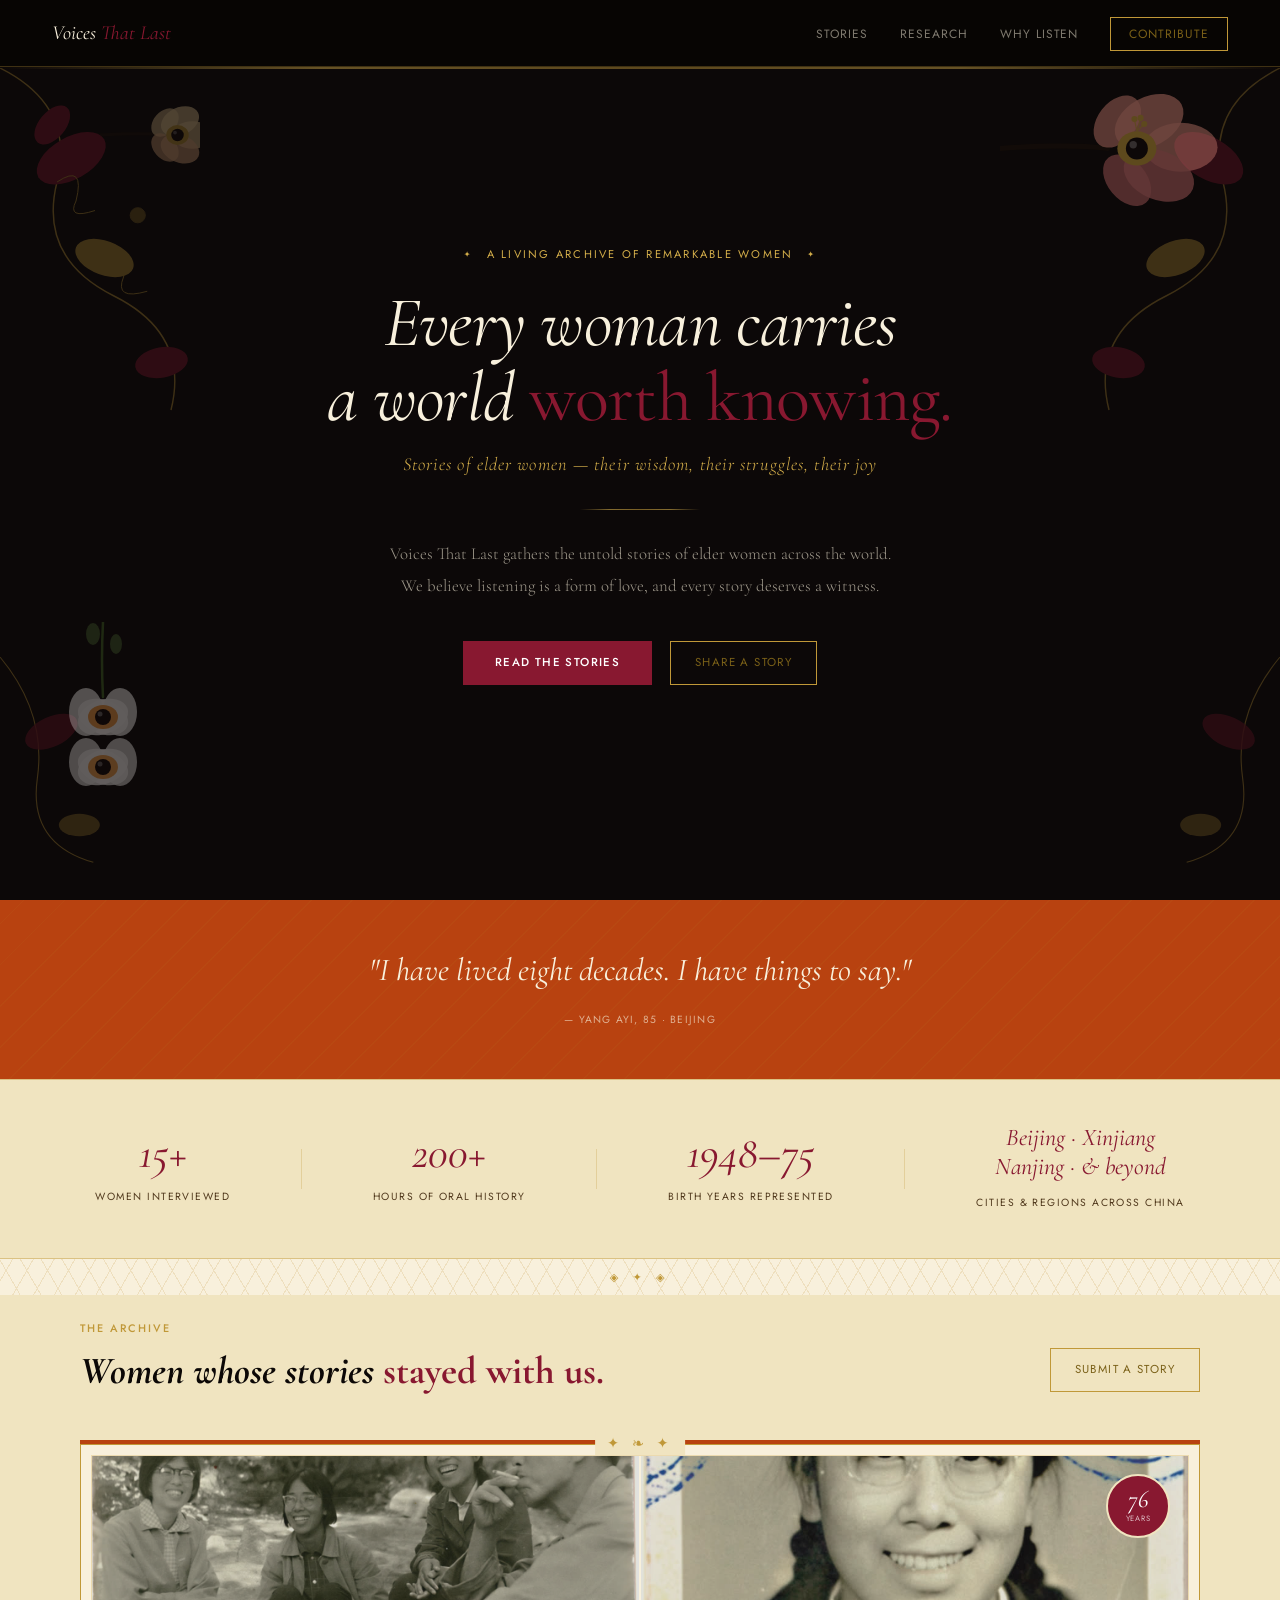
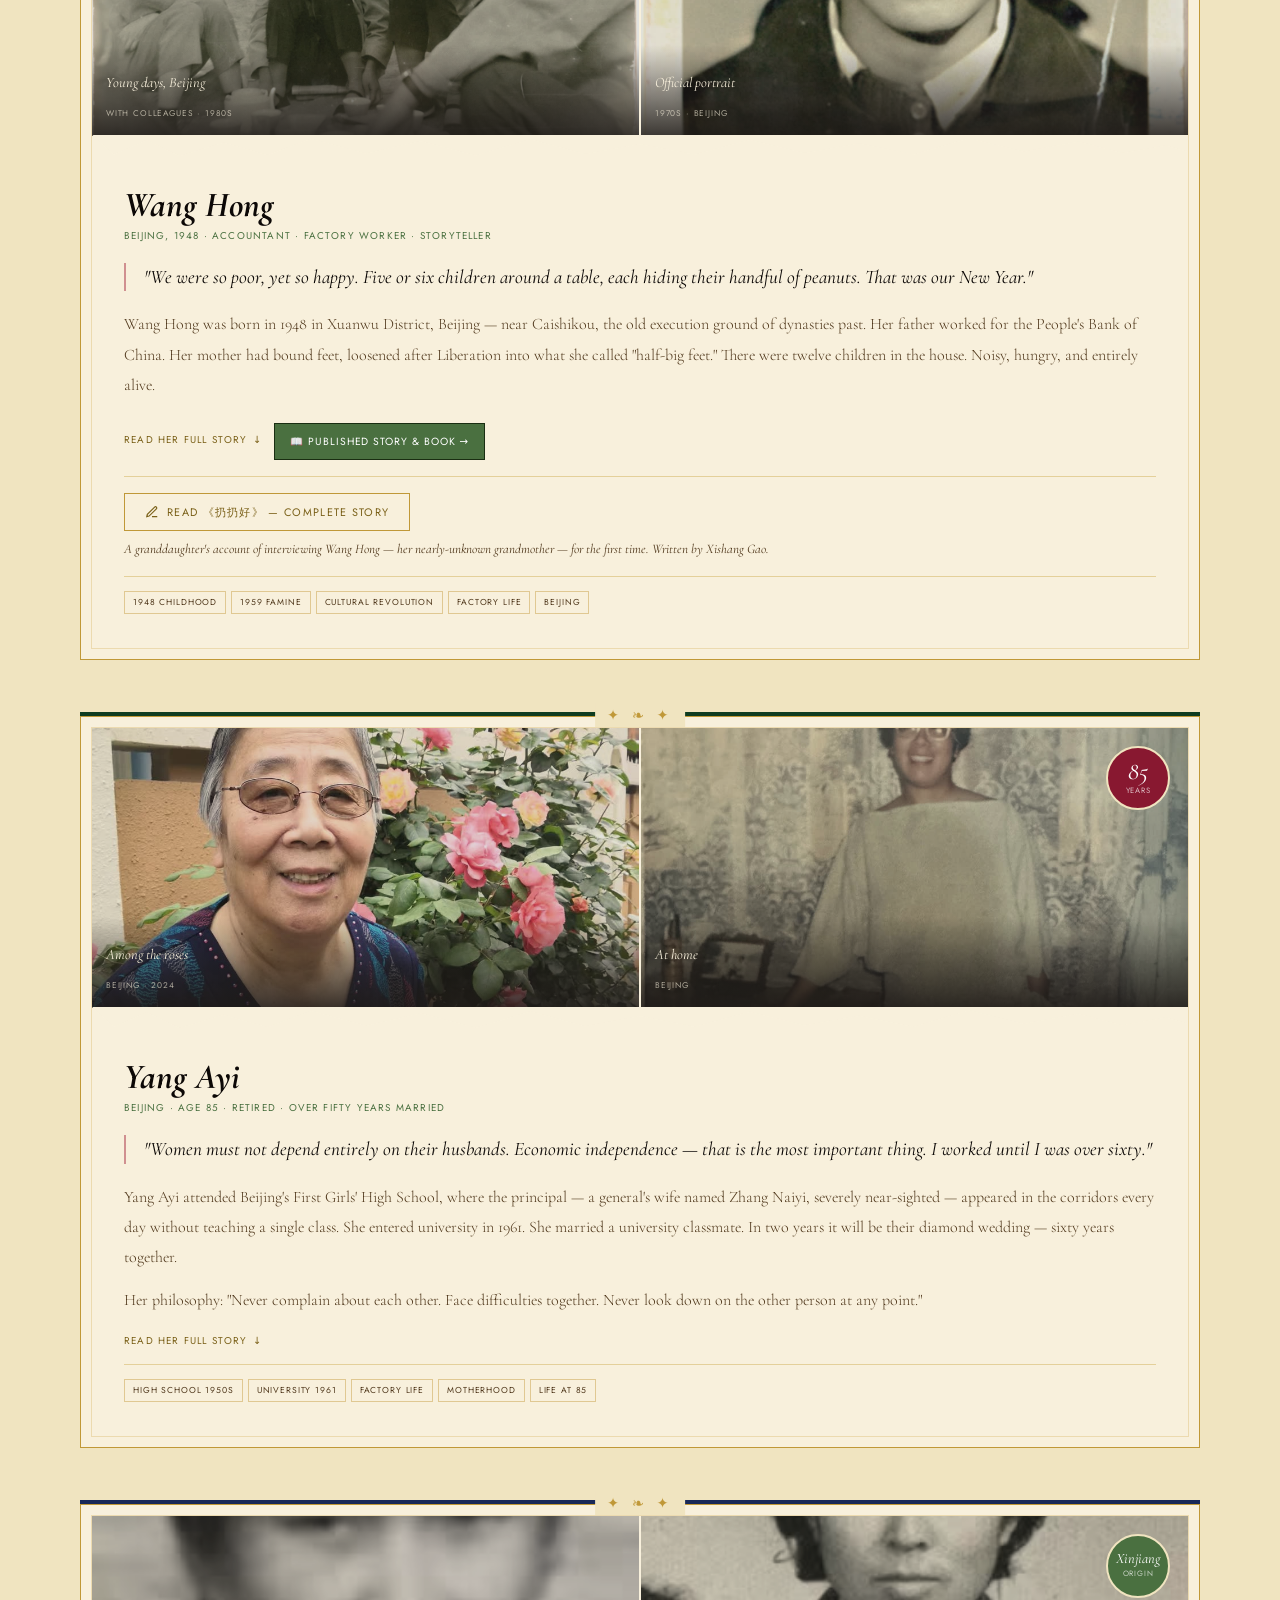
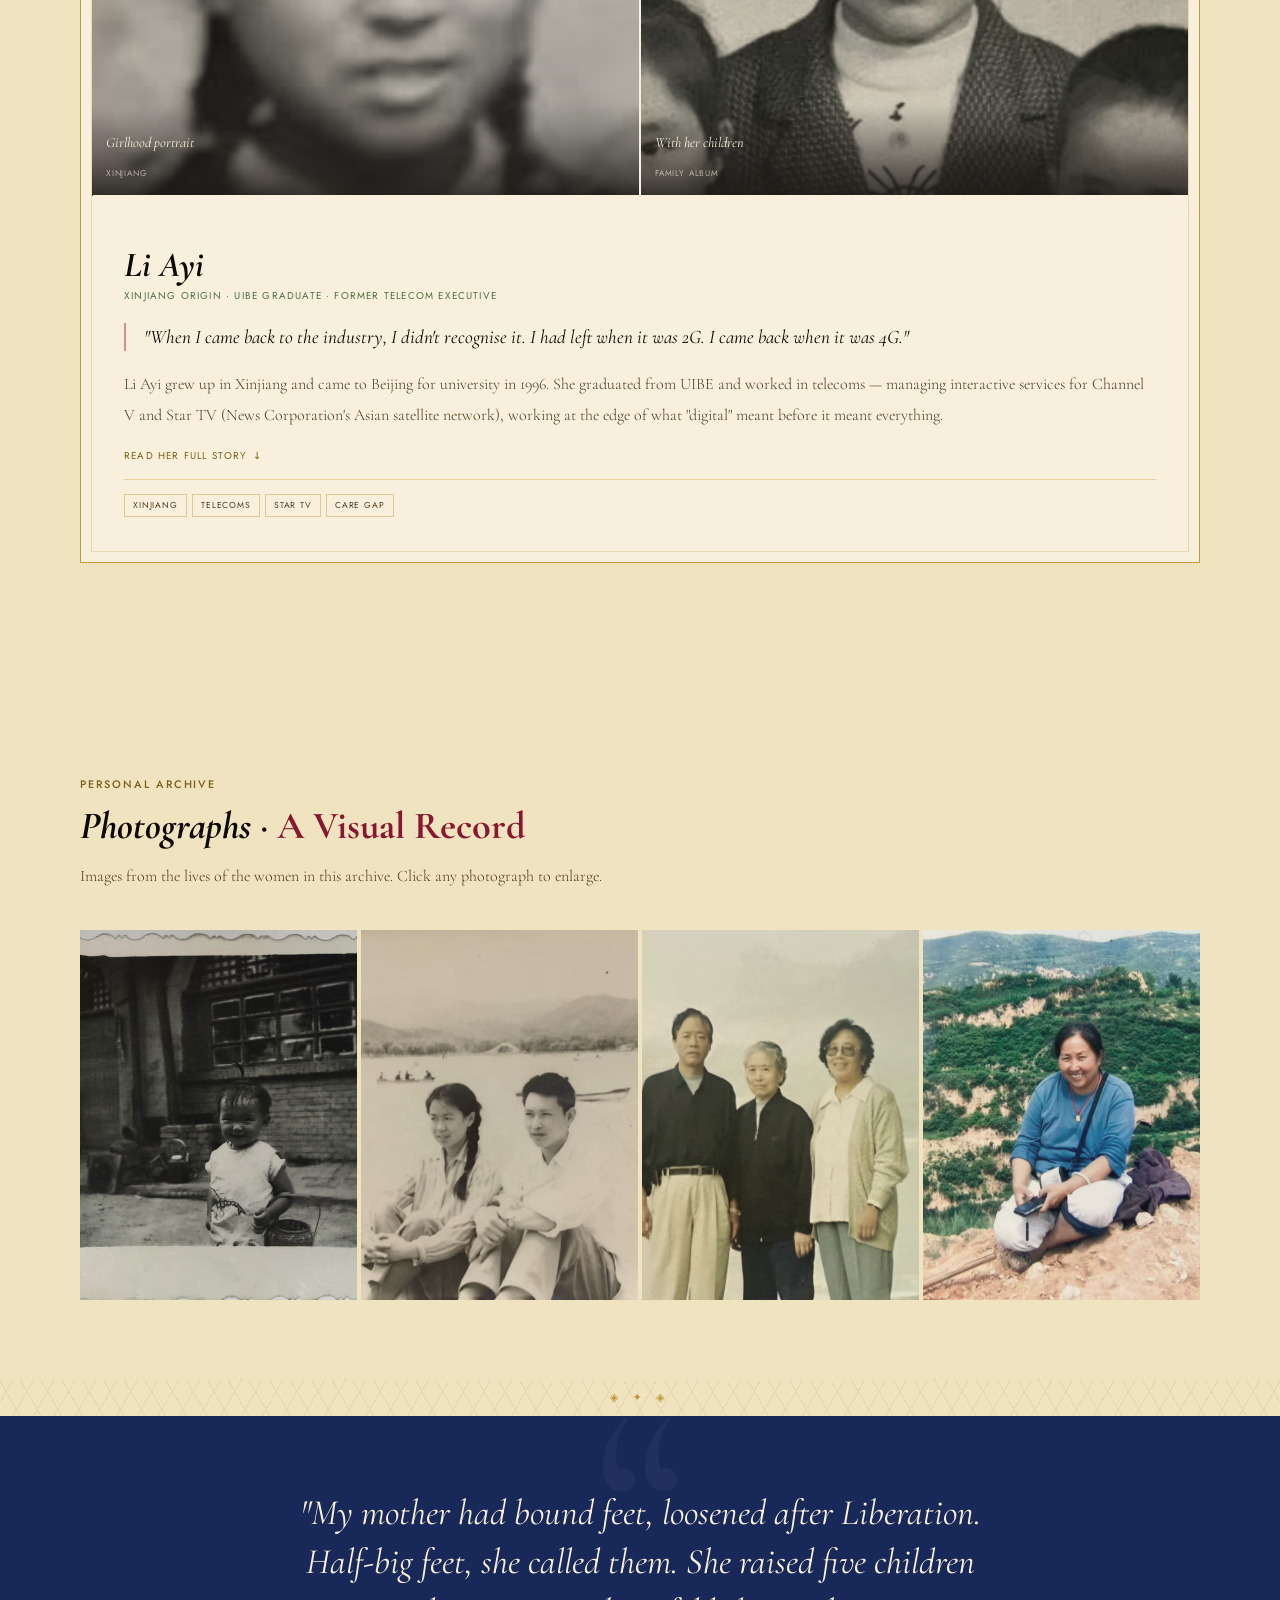
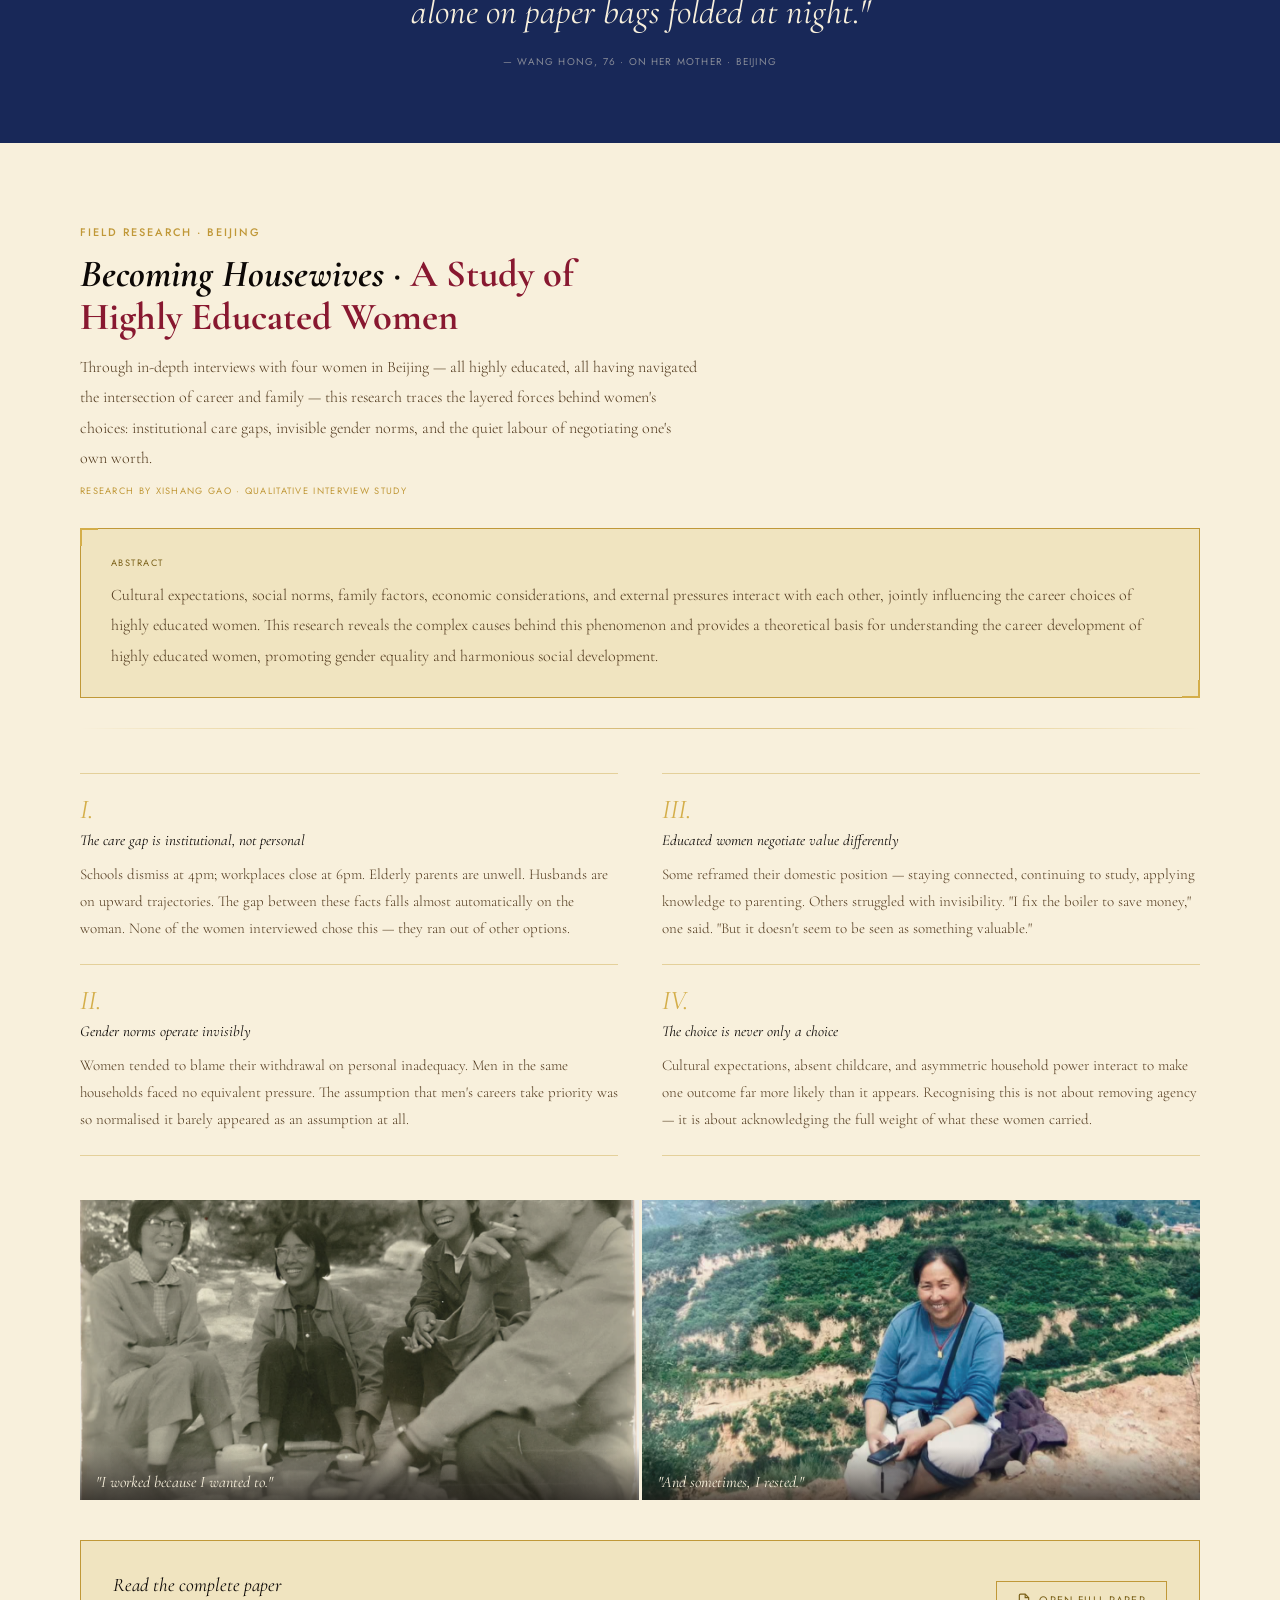
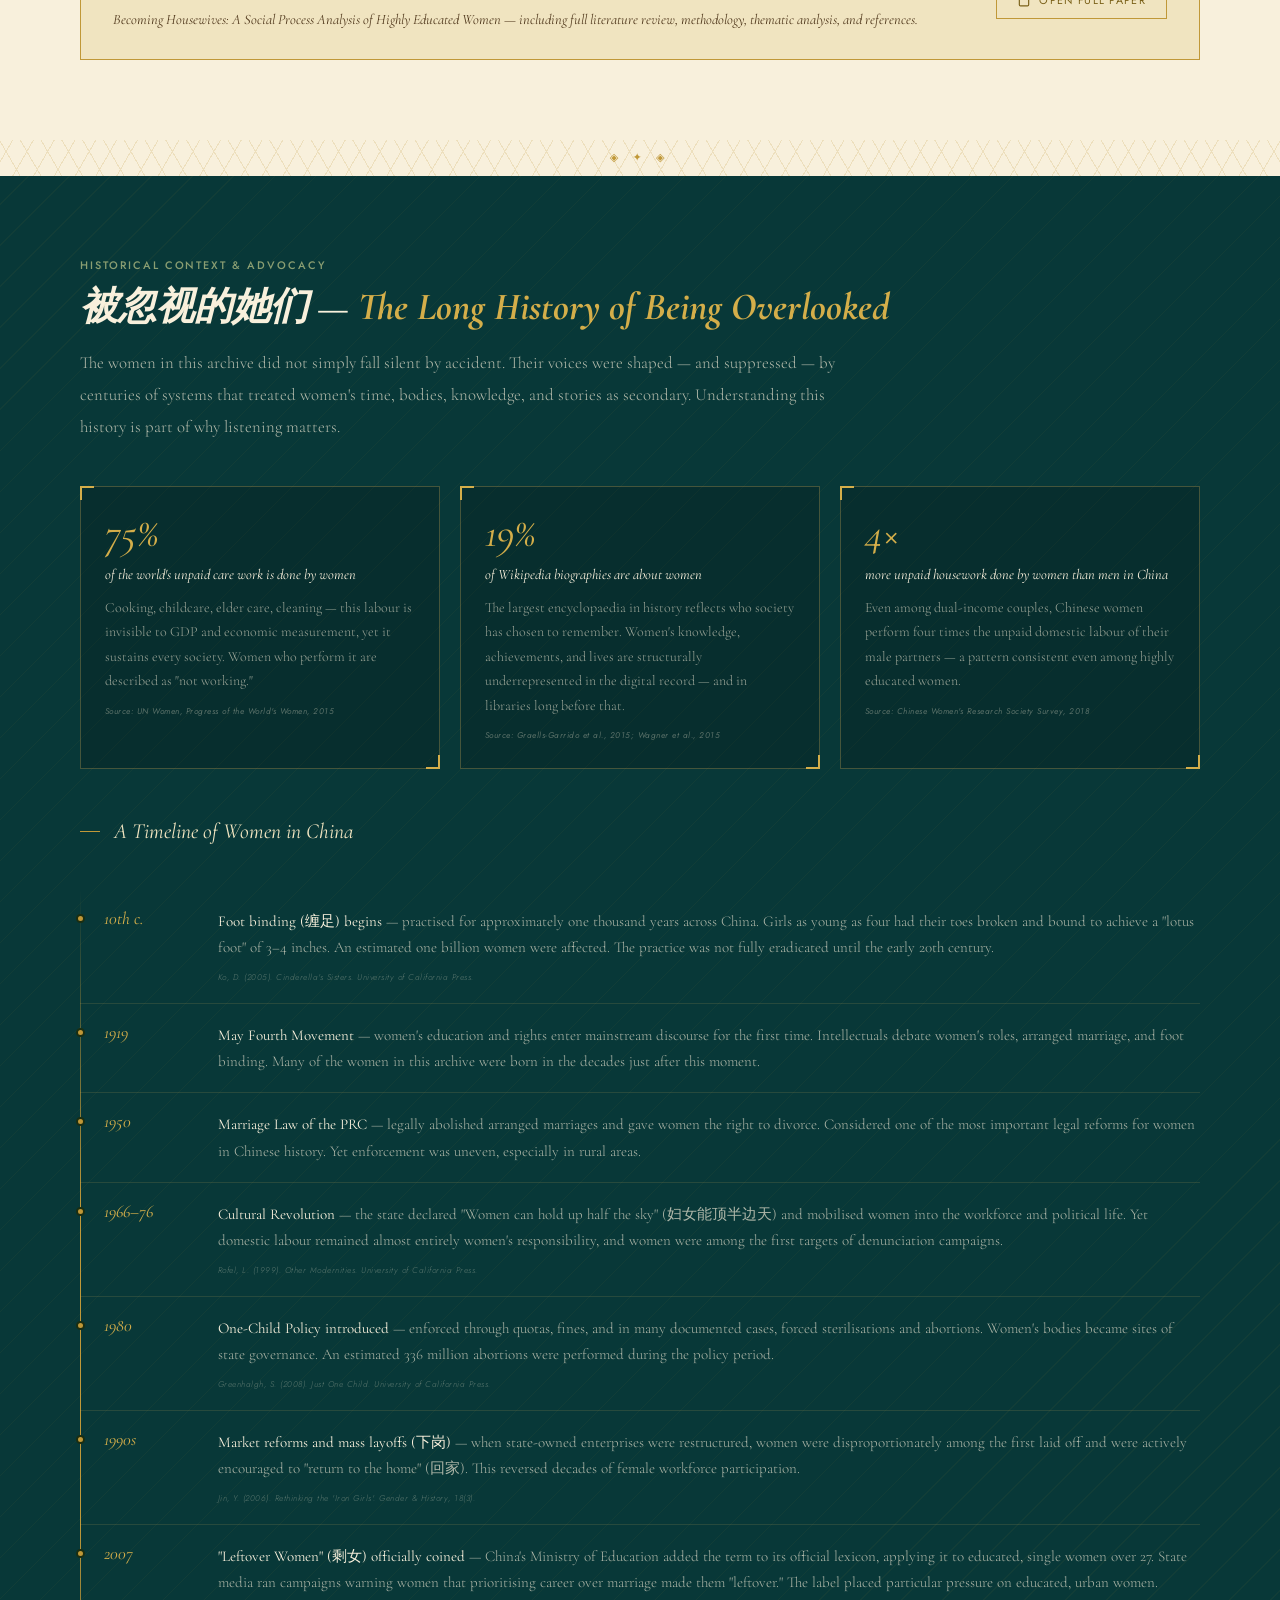
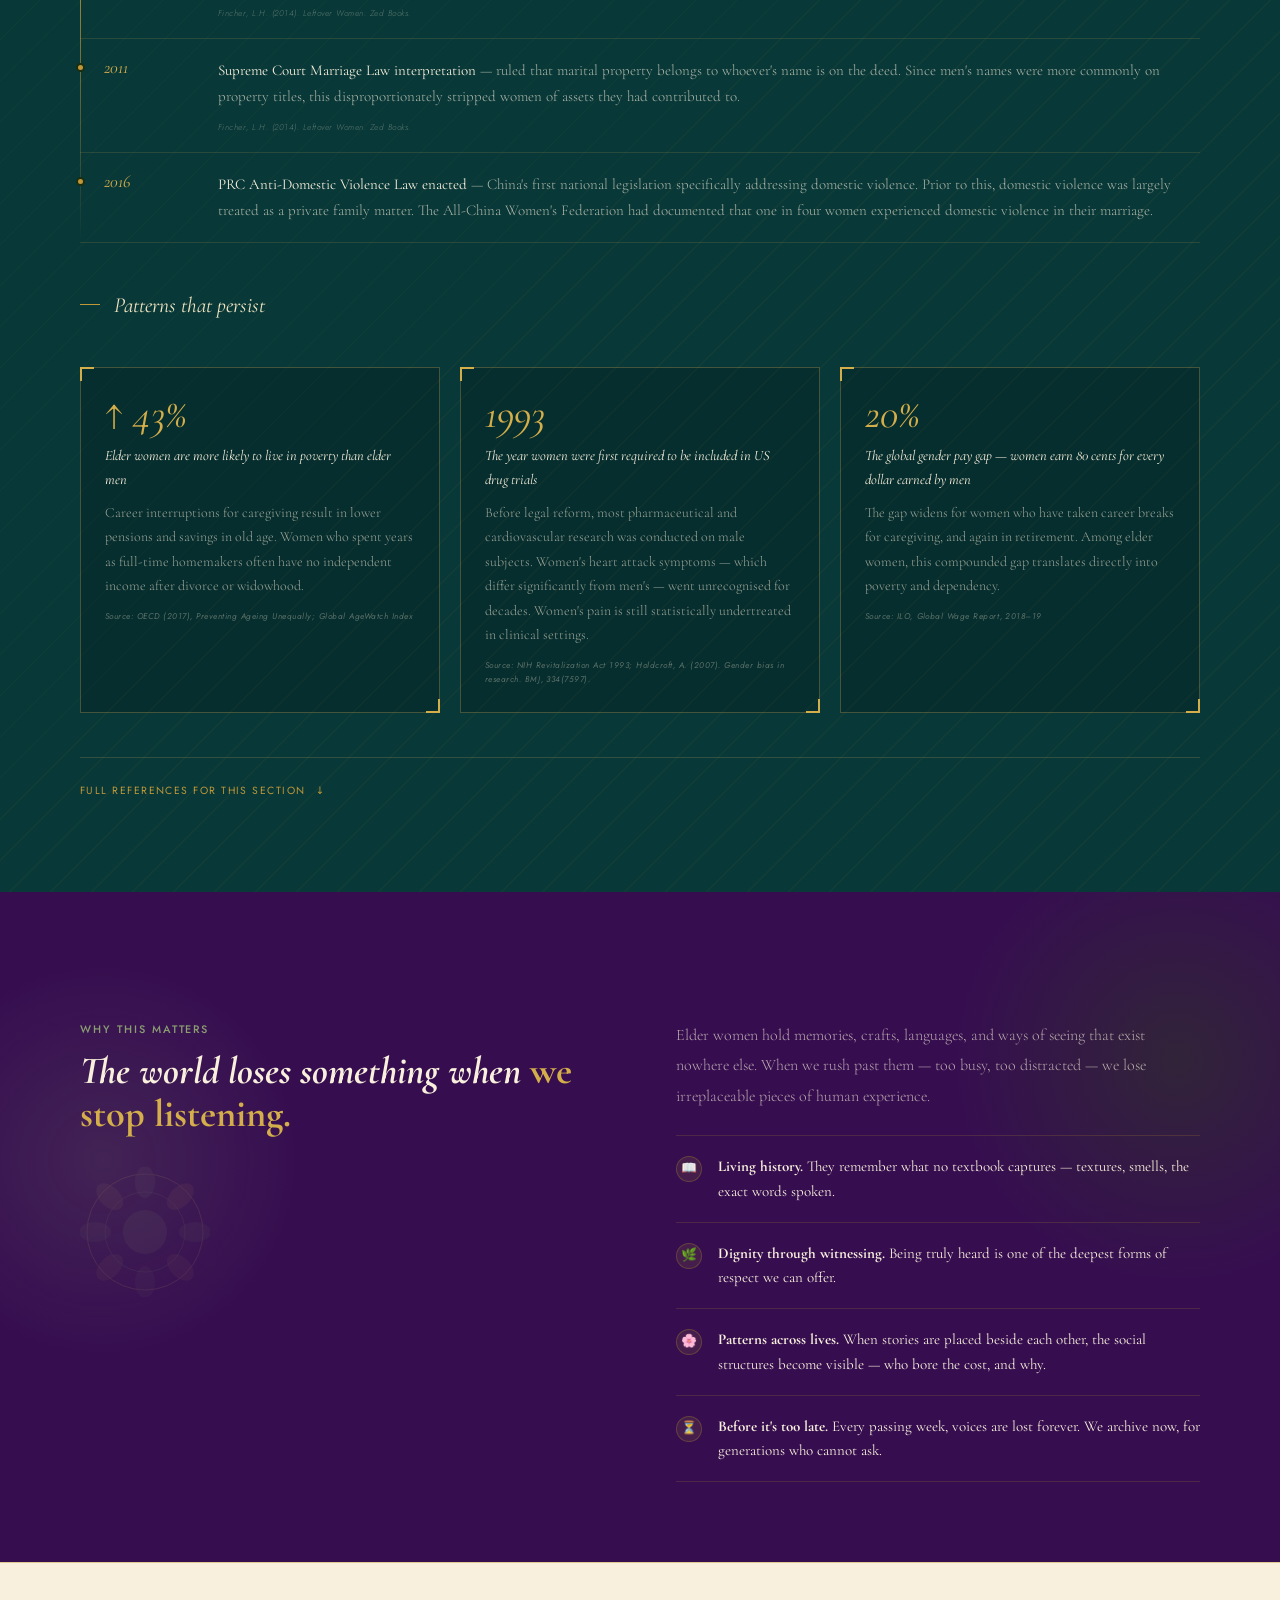
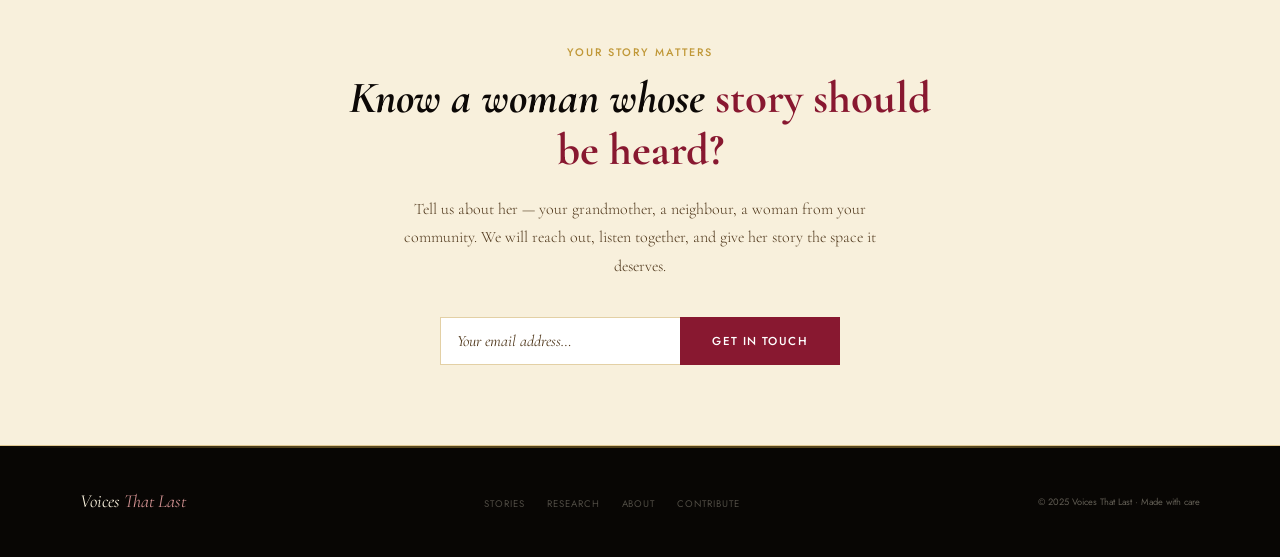
==== commit 755c9e8c: "Design revision: minimal hero, original copy, watercolor everywhere, animated favicon - Home hero is" ====
--- a/herstories/index.html
+++ b/herstories/index.html
@@ -623,9 +623,9 @@
     <div class="card-outer"><div class="card-inner">
       <div style="position:relative">
         <div class="card-photos two">
-          <div><img src="photo_young_picnic.jpg" alt="Wang Hong with friends, 1980s">
+          <div><img src="../assets/img/hs-wh-3.jpg" alt="Wang Hong with friends, tea by the stream">
             <div class="photo-cap"><p>Young days, Beijing</p><span>With colleagues · 1980s</span></div></div>
-          <div><img src="wang_hong_2.png" alt="Wang Hong, 1970s official portrait">
+          <div><img src="../assets/img/hs-rec-3.jpg" alt="Wang Hong, official portrait">
             <div class="photo-cap"><p>Official portrait</p><span>1970s · Beijing</span></div></div>
         </div>
         <div class="age-badge"><span class="n">76</span><span class="u">years</span></div>
@@ -676,13 +676,11 @@
     <div class="card-orn">✦ ❧ ✦</div>
     <div class="card-outer"><div class="card-inner">
       <div style="position:relative">
-        <div class="card-photos three">
-          <div><img src="photo_elderly_roses.jpg" alt="Yang Ayi by rose bush 2024">
+        <div class="card-photos two">
+          <div><img src="../assets/img/hs-wh-2.jpg" alt="Yang Ayi by the roses">
             <div class="photo-cap"><p>Among the roses</p><span>Beijing · 2024</span></div></div>
-          <div><img src="photo_elderly_wheelchair.jpg" alt="Yang Ayi with pink flowers">
-            <div class="photo-cap"><p>Still in bloom</p><span>Age 85 · 2025</span></div></div>
-          <div><img src="photo_indoor_1.png" alt="Yang Ayi indoors">
-            <div class="photo-cap"><p>Portrait</p><span>Beijing home</span></div></div>
+          <div><img src="../assets/img/hs-wh-1.jpg" alt="Yang Ayi at home">
+            <div class="photo-cap"><p>At home</p><span>Beijing</span></div></div>
         </div>
         <div class="age-badge"><span class="n">85</span><span class="u">years</span></div>
       </div>
@@ -720,14 +718,10 @@
     <div class="card-outer"><div class="card-inner">
       <div style="position:relative">
         <div class="card-photos two">
-          <div style="background:var(--olive-dk);display:flex;align-items:center;justify-content:center;position:relative;overflow:hidden">
-            <div style="position:absolute;inset:0;background:repeating-linear-gradient(-45deg,transparent,transparent 20px,rgba(180,146,42,0.06) 20px,rgba(180,146,42,0.06) 21px)"></div>
-            <p style="font-family:var(--display);font-size:1.3rem;font-style:italic;color:rgba(245,237,216,.3);text-align:center;padding:20px;position:relative;z-index:1">Li Ayi<br><span style="font-family:var(--sans);font-size:.56rem;letter-spacing:.1em;font-style:normal">Portrait</span></p>
-          </div>
-          <div style="background:var(--rose-dk);display:flex;align-items:center;justify-content:center;position:relative;overflow:hidden">
-            <div style="position:absolute;inset:0;background:repeating-linear-gradient(45deg,transparent,transparent 22px,rgba(180,146,42,0.05) 22px,rgba(180,146,42,0.05) 23px)"></div>
-            <p style="font-family:var(--display);font-size:1rem;font-style:italic;color:rgba(245,237,216,.25);padding:20px;position:relative;z-index:1;text-align:center">University of<br>International Business<br>&amp; Economics, 1996</p>
-          </div>
+          <div><img src="../assets/img/hs-li-1.jpg" alt="Li Ayi, girlhood portrait">
+            <div class="photo-cap"><p>Girlhood portrait</p><span>Xinjiang</span></div></div>
+          <div><img src="../assets/img/hs-li-2.jpg" alt="Li Ayi with her children">
+            <div class="photo-cap"><p>With her children</p><span>Family album</span></div></div>
         </div>
         <div class="age-badge" style="background:var(--olive)">
           <span class="n" style="font-size:.9rem">Xinjiang</span>
@@ -766,26 +760,26 @@
 <!-- GALLERY: Personal Archive -->
 <section class="gallery-sec" id="gallery">
   <p class="section-label">Personal archive</p>
-  <h2 class="section-title">Photographs — <em>A Visual Record</em></h2>
+  <h2 class="section-title">Photographs · <em>A Visual Record</em></h2>
   <p style="font-family:var(--serif);font-size:1rem;line-height:1.8;color:var(--muted);max-width:560px;margin-top:14px;font-weight:300">
     Images from the lives of the women in this archive. Click any photograph to enlarge.
   </p>
   <div class="gallery-grid">
-    <div class="gallery-item" onclick="openLB('gallery_1.jpg')">
-      <img src="gallery_1.jpg" alt="A child in the hutong, 1950s Beijing">
+    <div class="gallery-item" onclick="openLB('../assets/img/hs-rec-1.jpg')">
+      <img src="../assets/img/hs-rec-1.jpg" alt="A child in the courtyard">
       <div class="gallery-cap"><p>A child in the hutong</p><span>Beijing · 1950s</span></div>
     </div>
-    <div class="gallery-item" onclick="openLB('gallery_2.png')">
-      <img src="gallery_2.png" alt="Portrait, 1980s" style="aspect-ratio:3/4;object-fit:cover">
-      <div class="gallery-cap"><p>Portrait</p><span>Beijing · 1980s</span></div>
-    </div>
-    <div class="gallery-item" onclick="openLB('gallery_3.png')">
-      <img src="gallery_3.png" alt="Family by the sea">
-      <div class="gallery-cap"><p>By the sea</p><span>Family archive</span></div>
-    </div>
-    <div class="gallery-item" onclick="openLB('gallery_4.png')">
-      <img src="gallery_4.png" alt="A gathering with colleagues and friends, circa 1980s">
-      <div class="gallery-cap"><p>A gathering</p><span>Circa 1980s</span></div>
+    <div class="gallery-item" onclick="openLB('../assets/img/hs-wang-1.jpg')">
+      <img src="../assets/img/hs-wang-1.jpg" alt="By the lake" style="aspect-ratio:3/4;object-fit:cover">
+      <div class="gallery-cap"><p>By the lake</p><span>Family archive</span></div>
+    </div>
+    <div class="gallery-item" onclick="openLB('../assets/img/hs-rec-2.jpg')">
+      <img src="../assets/img/hs-rec-2.jpg" alt="Three generations by the water">
+      <div class="gallery-cap"><p>By the water</p><span>Family archive</span></div>
+    </div>
+    <div class="gallery-item" onclick="openLB('../assets/img/hs-li-3.jpg')">
+      <img src="../assets/img/hs-li-3.jpg" alt="Return to the mountains">
+      <div class="gallery-cap"><p>Return to the mountains</p><span>Xinjiang</span></div>
     </div>
   </div>
 </section>
@@ -810,7 +804,7 @@
 <!-- RESEARCH -->
 <section class="research" id="research">
   <p class="section-label">Field Research · Beijing</p>
-  <h2 class="section-title">Becoming Housewives — <em>A Study of Highly Educated Women</em></h2>
+  <h2 class="section-title">Becoming Housewives · <em>A Study of Highly Educated Women</em></h2>
   <p style="font-family:var(--serif);font-size:1rem;line-height:1.9;color:var(--muted);max-width:620px;margin-top:14px;font-weight:300">Through in-depth interviews with four women in Beijing — all highly educated, all having navigated the intersection of career and family — this research traces the layered forces behind women's choices: institutional care gaps, invisible gender norms, and the quiet labour of negotiating one's own worth.</p>
   <p style="font-family:var(--sans);font-size:.58rem;letter-spacing:.14em;text-transform:uppercase;color:var(--gold);margin-top:9px">Research by Xishang Gao · Qualitative Interview Study</p>
   <div class="art-frame">
@@ -830,13 +824,13 @@
   </div>
   <div style="display:grid;grid-template-columns:1fr 1fr;gap:3px;margin-top:44px;overflow:hidden;max-height:300px">
     <div style="position:relative;overflow:hidden">
-      <img src="photo_working_hoe.jpg" alt="Woman working" style="width:100%;height:300px;object-fit:cover;filter:sepia(22%) contrast(.87)">
+      <img src="../assets/img/hs-wh-3.jpg" alt="With colleagues" style="width:100%;height:300px;object-fit:cover;filter:sepia(22%) contrast(.87)">
       <div style="position:absolute;bottom:0;left:0;right:0;background:linear-gradient(to top,rgba(30,26,23,.85),transparent);padding:22px 16px 12px">
         <p style="font-family:var(--display);font-size:1rem;font-style:italic;color:var(--p1)">"I worked because I wanted to."</p>
       </div>
     </div>
     <div style="position:relative;overflow:hidden">
-      <img src="photo_sitting_mountain.jpg" alt="Woman resting" style="width:100%;height:300px;object-fit:cover;filter:sepia(14%) contrast(.9)">
+      <img src="../assets/img/hs-li-3.jpg" alt="Resting in the mountains" style="width:100%;height:300px;object-fit:cover;filter:sepia(14%) contrast(.9)">
       <div style="position:absolute;bottom:0;left:0;right:0;background:linear-gradient(to top,rgba(30,26,23,.85),transparent);padding:22px 16px 12px">
         <p style="font-family:var(--display);font-size:1rem;font-style:italic;color:var(--p1)">"And sometimes, I rested."</p>
       </div>
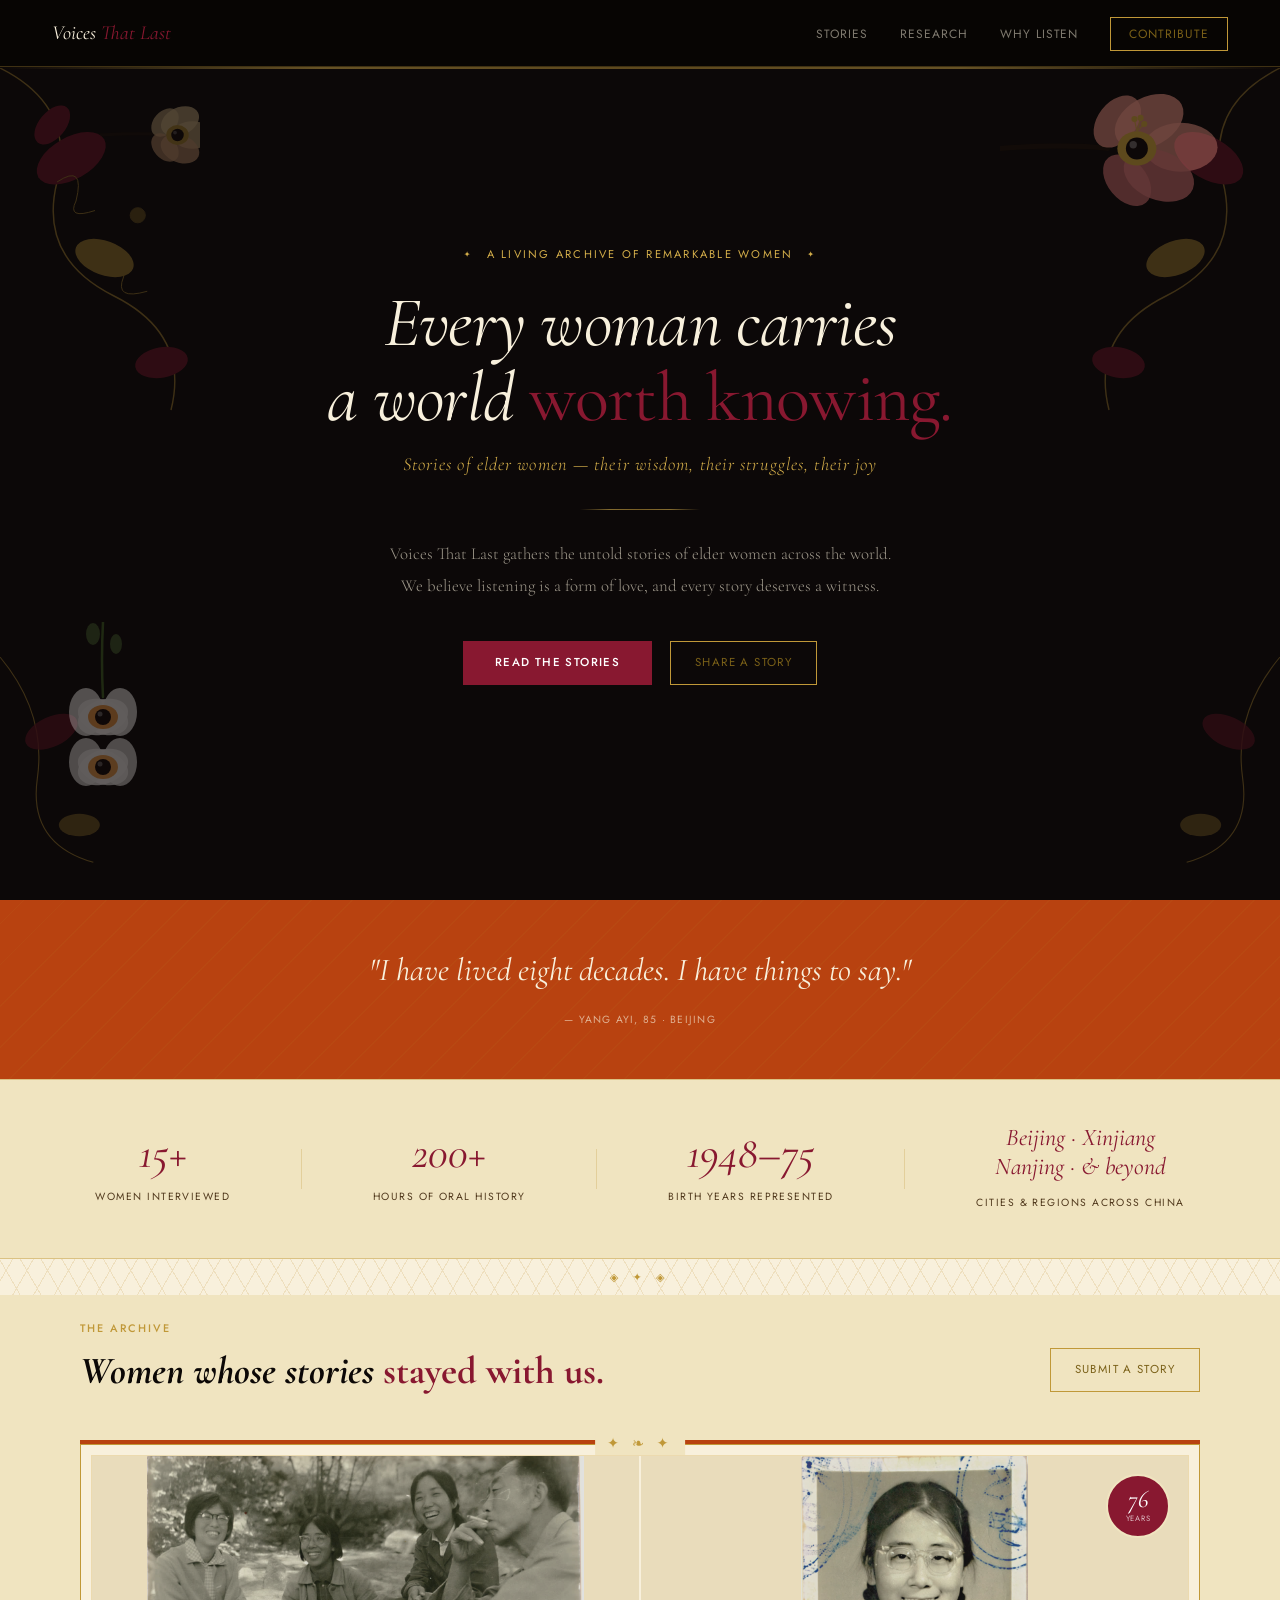
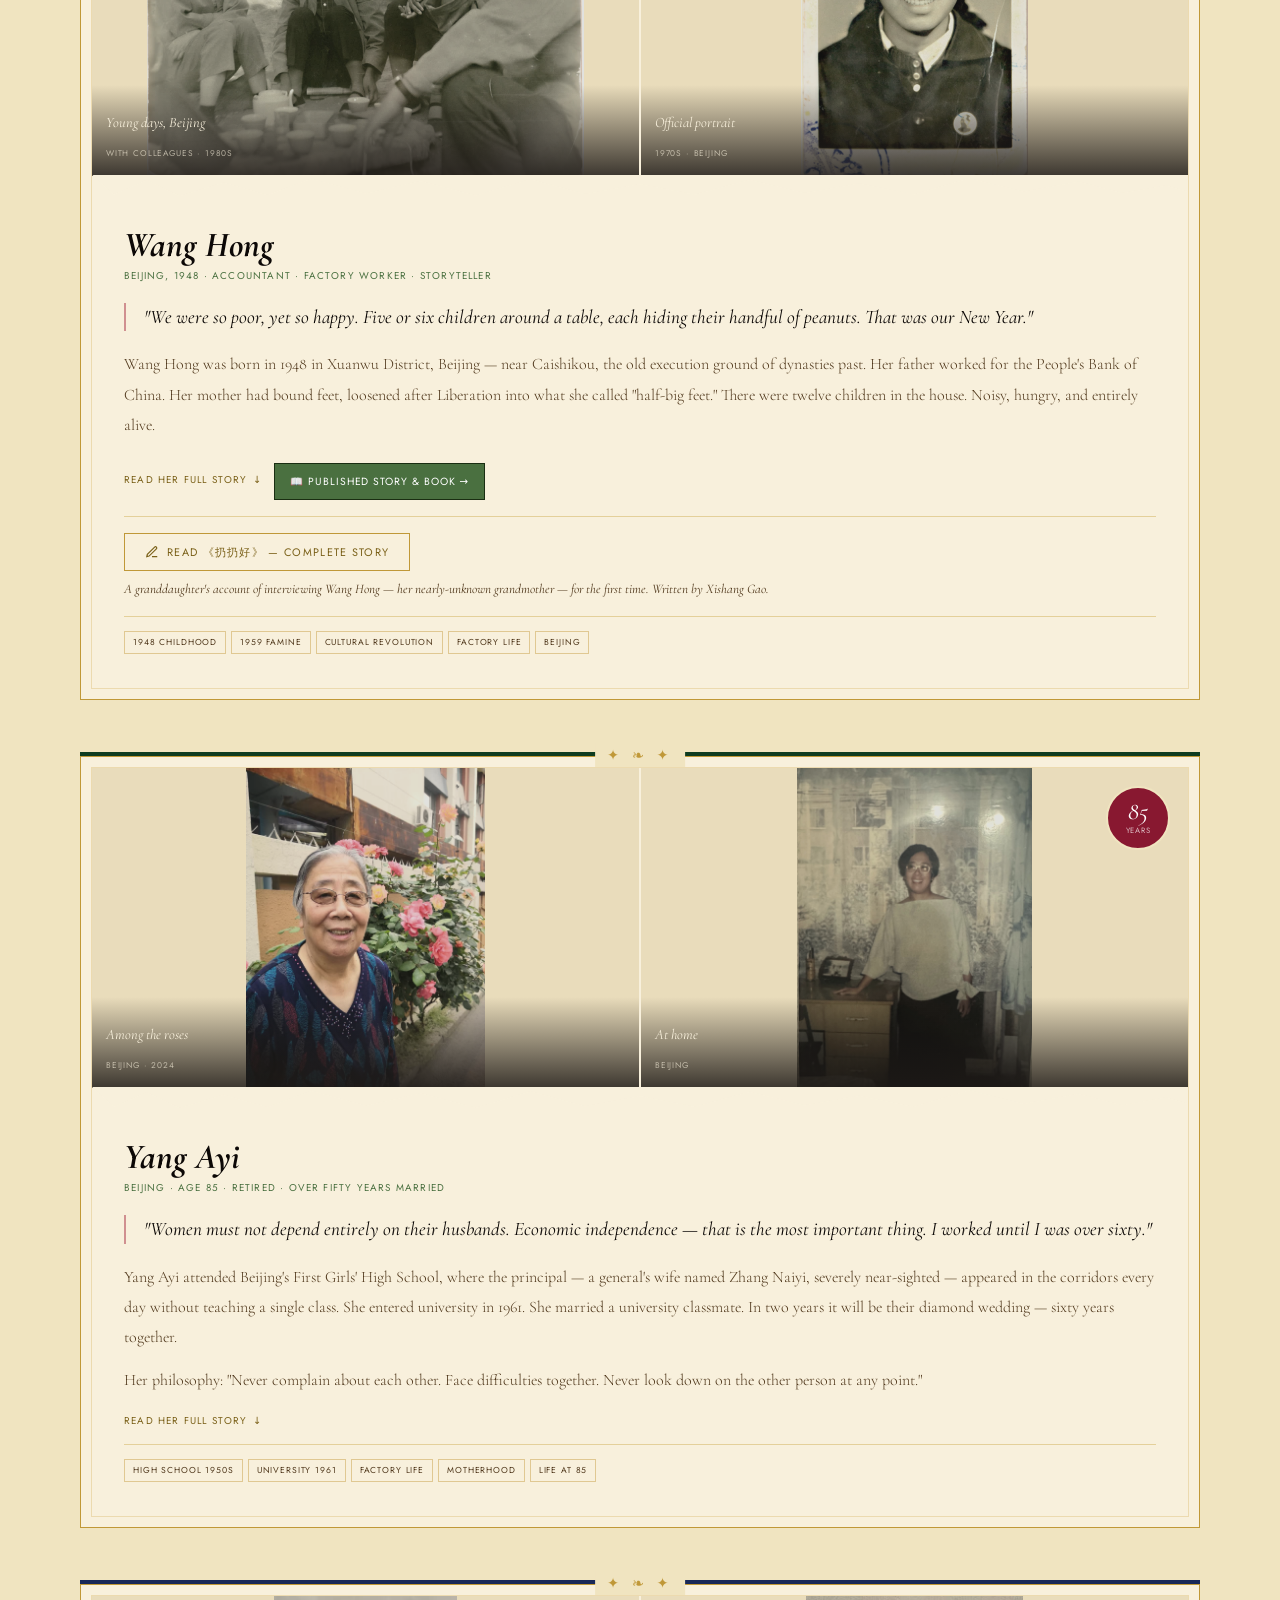
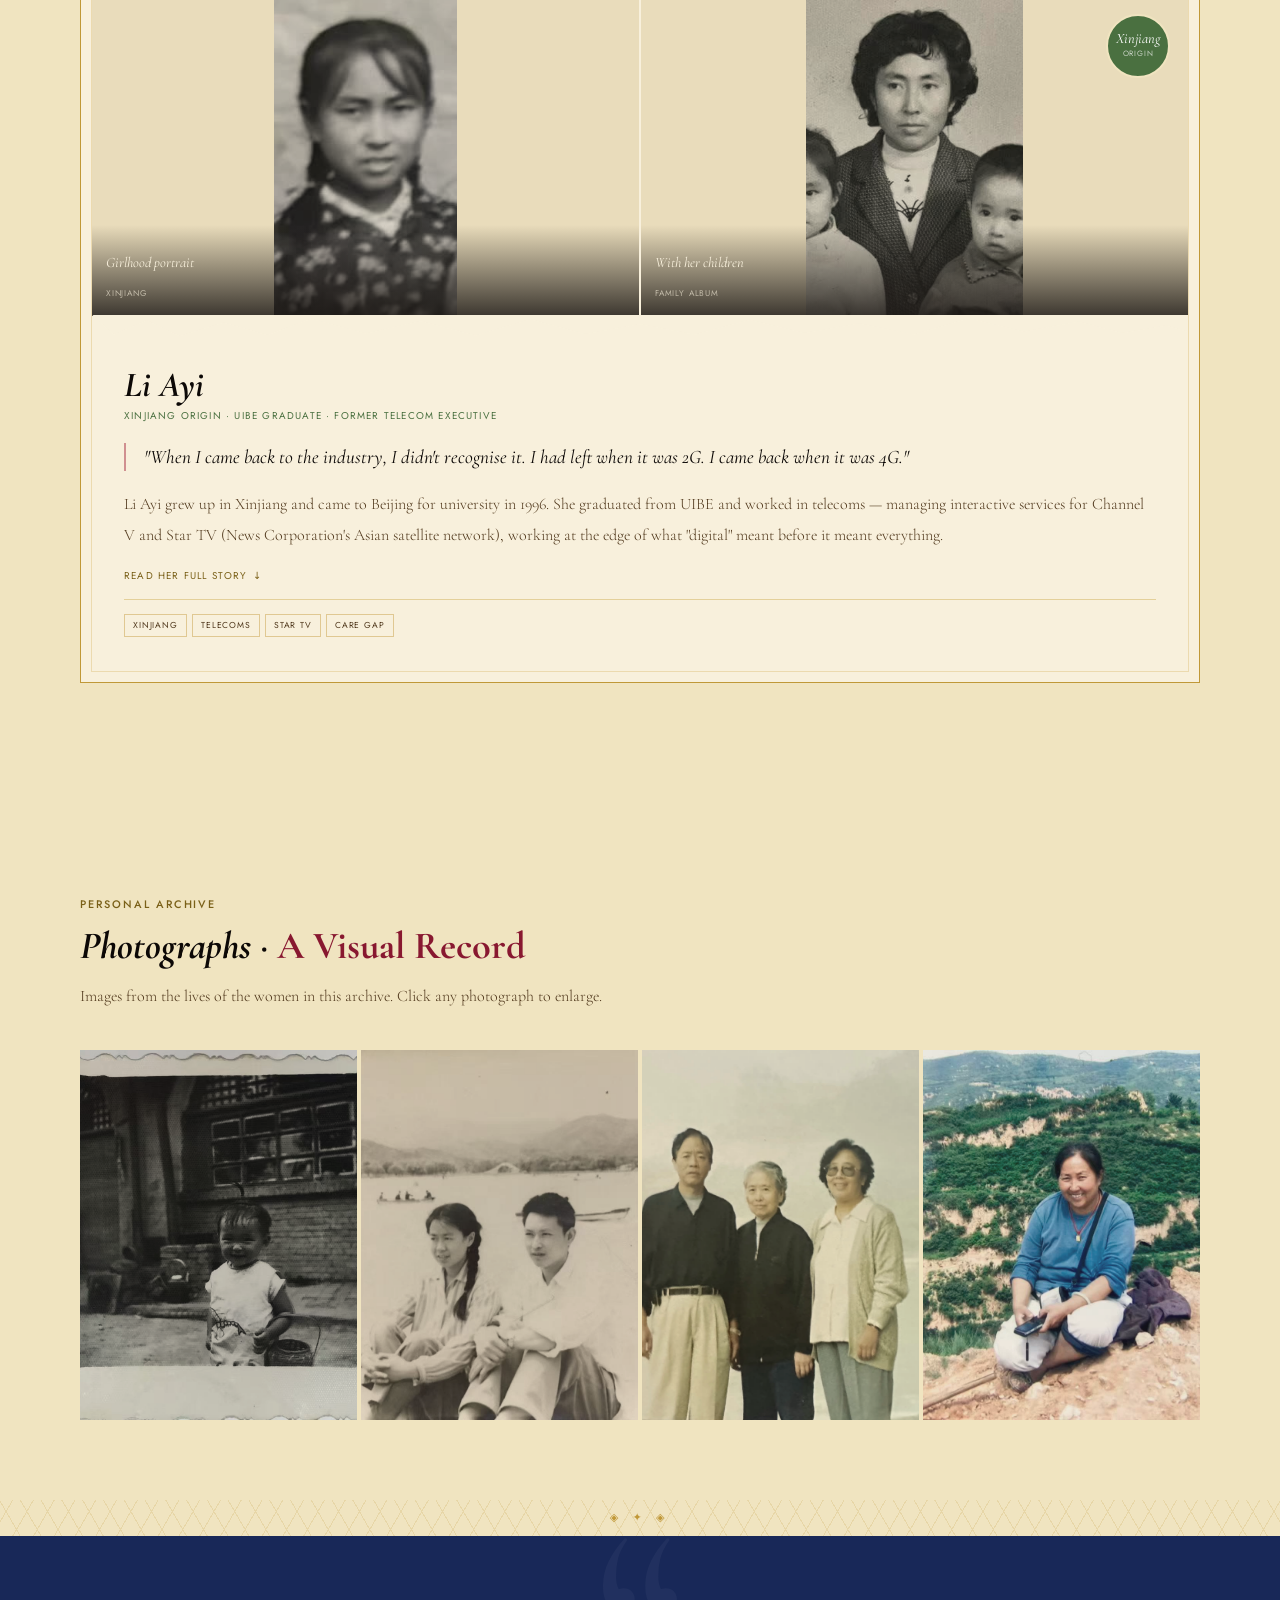
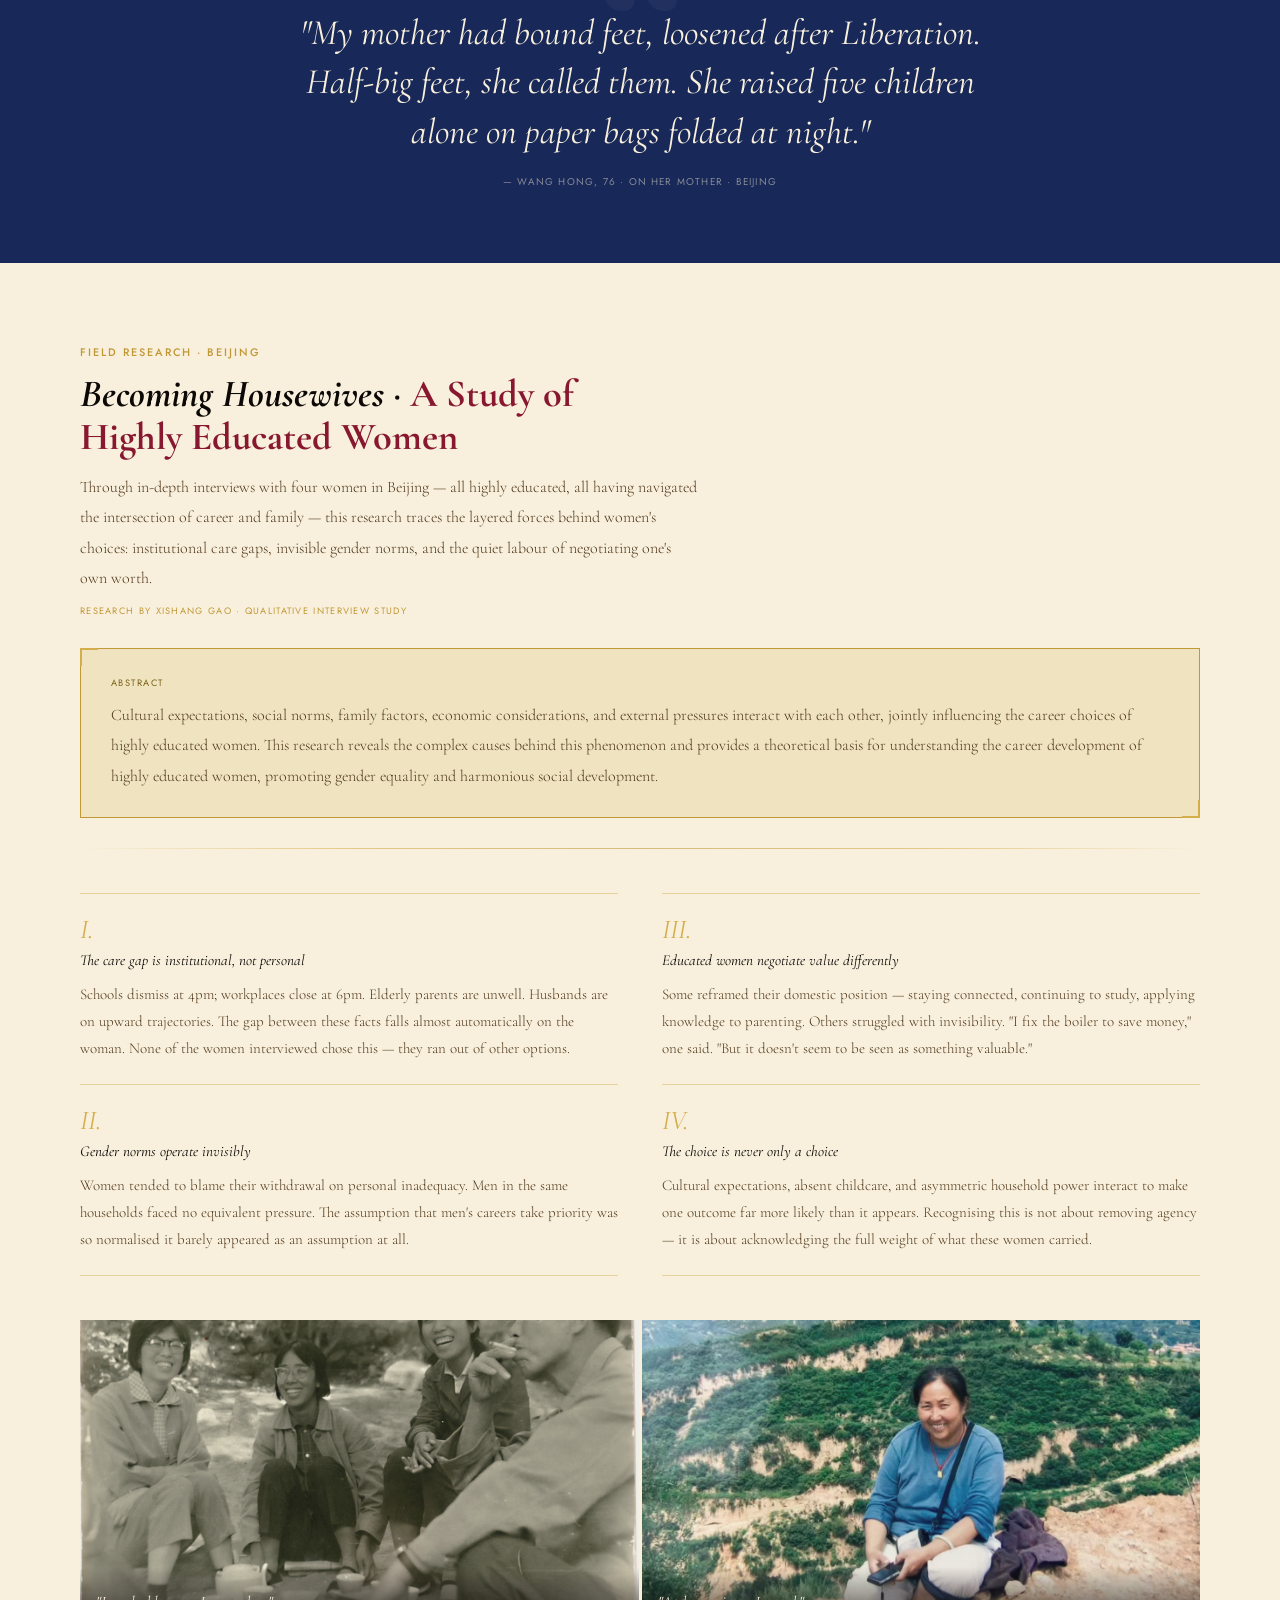
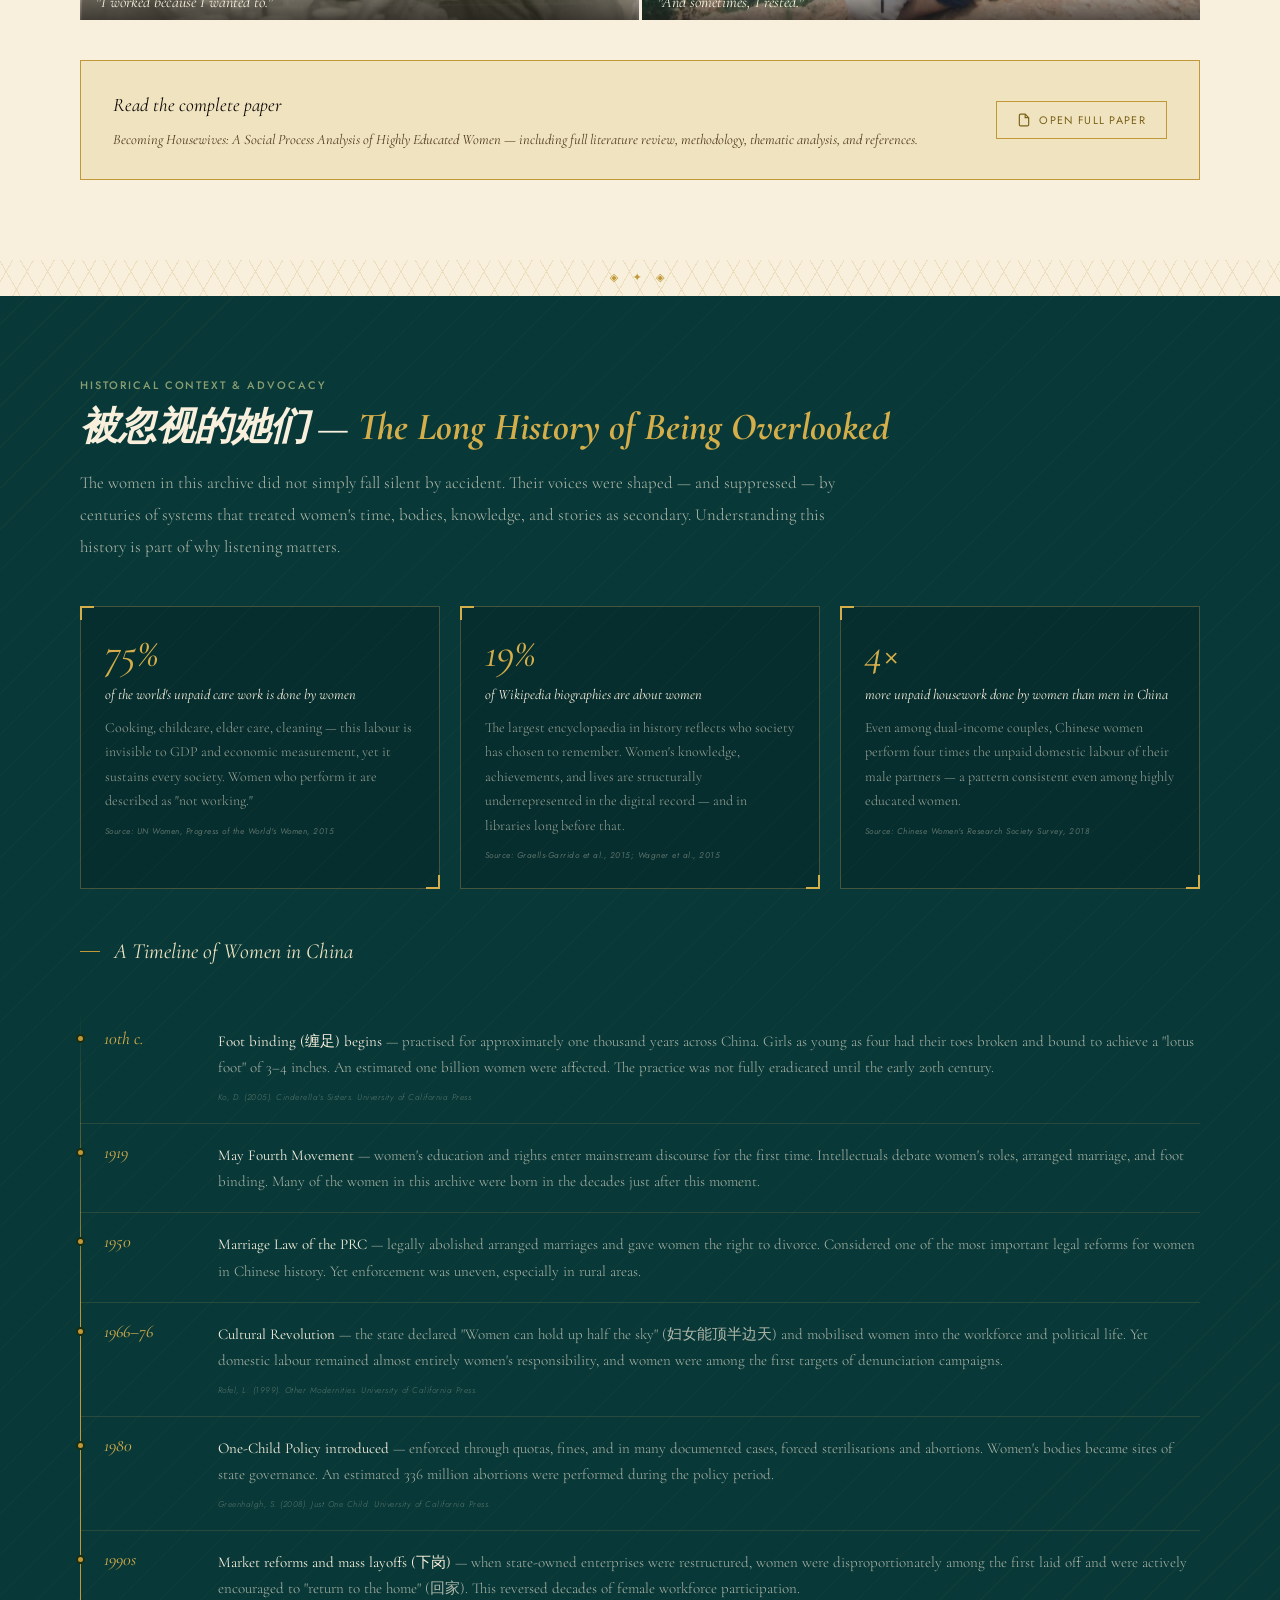
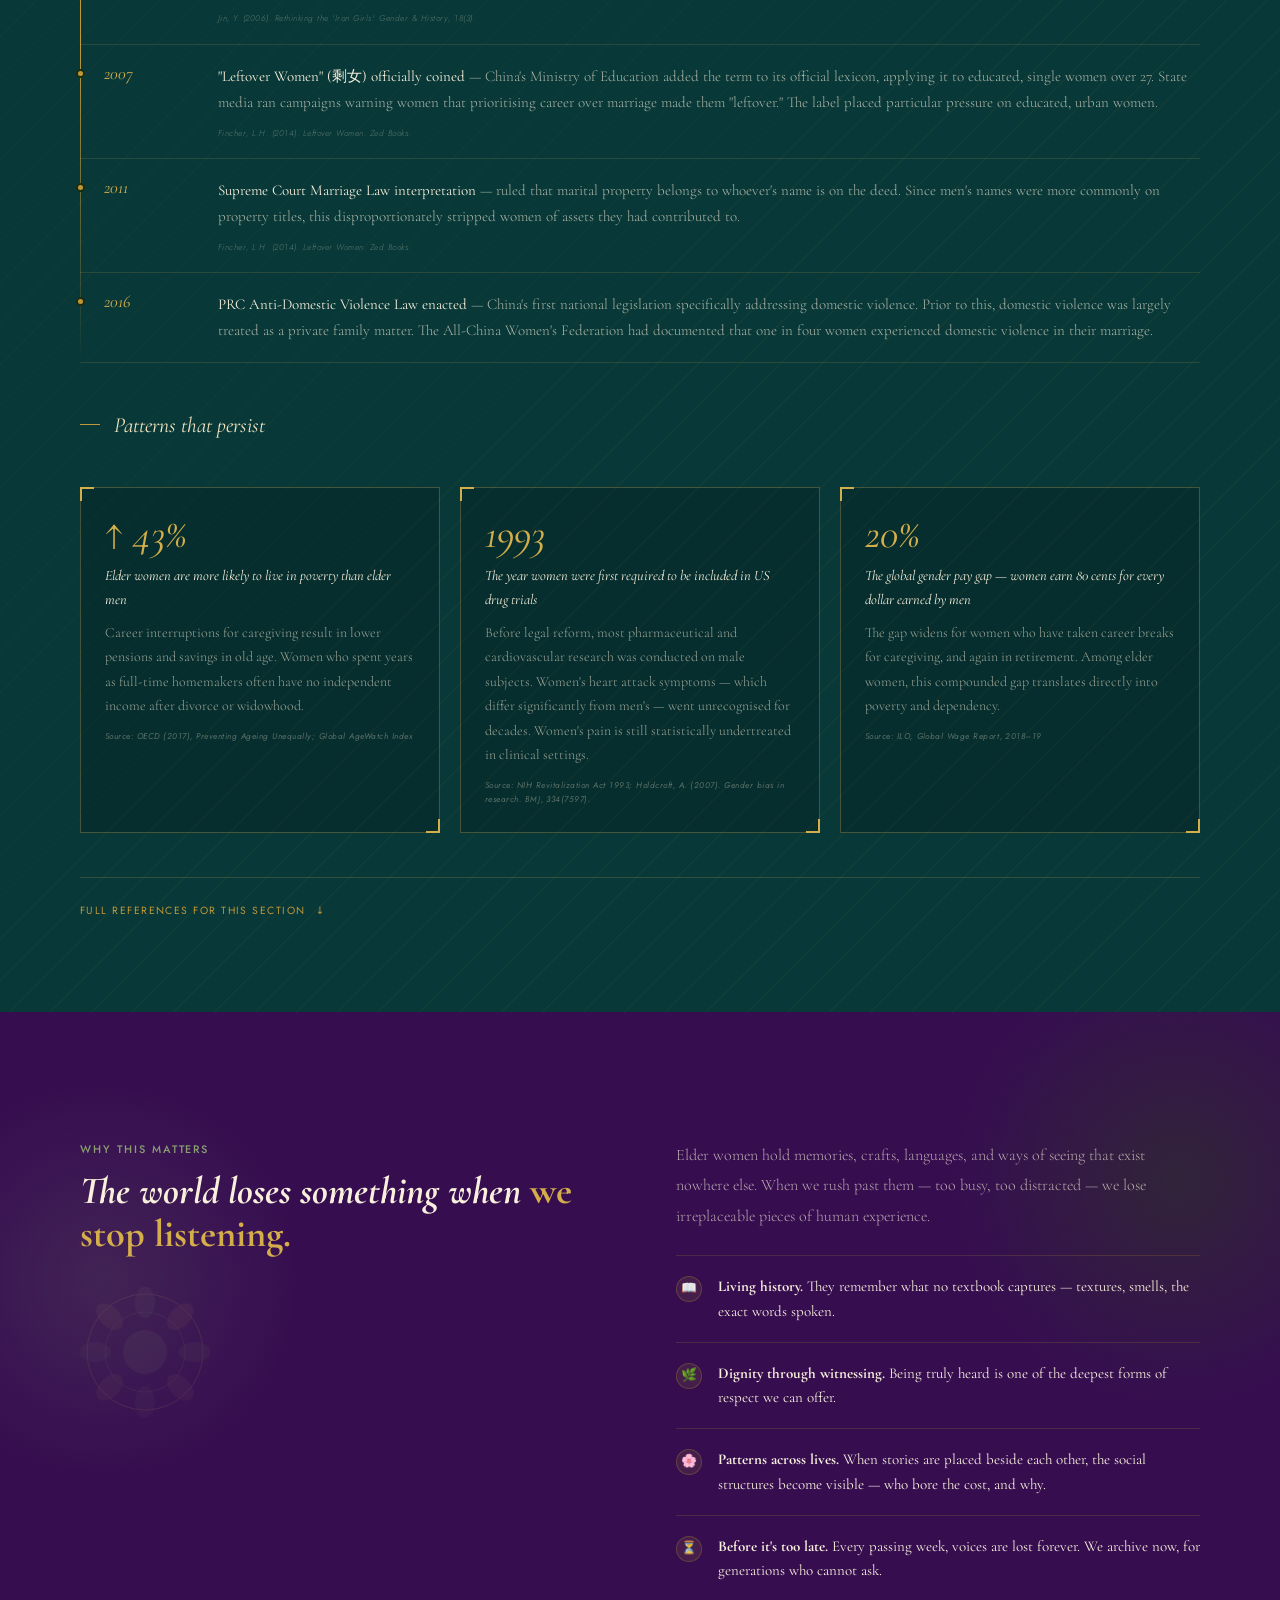
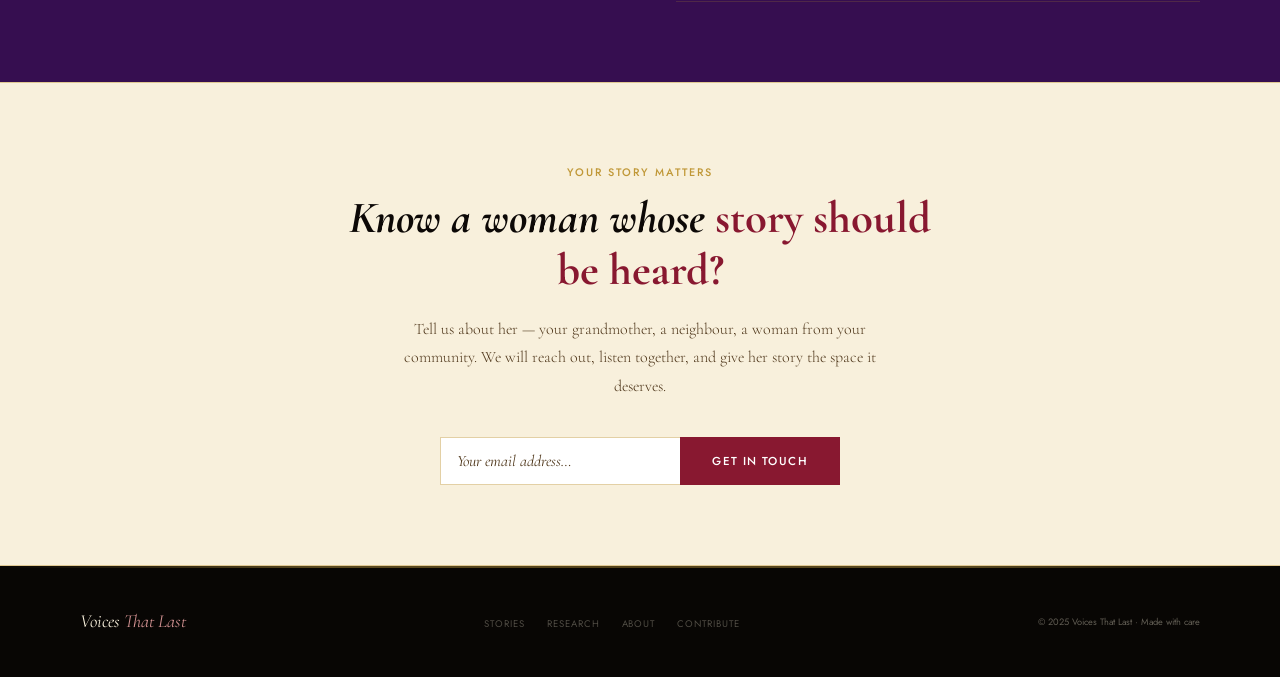
==== commit 3f6120e8: "Design revision 2: new hero, essay teaser, watercolor decorations, legible signature - Home hero rep" ====
--- a/herstories/index.html
+++ b/herstories/index.html
@@ -145,8 +145,8 @@
 .card-photos{display:grid;gap:2px;overflow:hidden}
 .card-photos.two{grid-template-columns:1fr 1fr}
 .card-photos.three{grid-template-columns:1fr 1fr 1fr}
-.card-photos>div{position:relative;overflow:hidden;height:280px}
-.card-photos img{width:100%;height:100%;object-fit:cover;display:block;
+.card-photos>div{position:relative;overflow:hidden;height:320px;background:#e9dcbb}
+.card-photos img{width:100%;height:100%;object-fit:contain;display:block;
   filter:sepia(20%) contrast(.88) brightness(.94);transition:filter .5s}
 .card:hover .card-photos img{filter:sepia(6%) contrast(.96) brightness(1)}
 .photo-cap{position:absolute;bottom:0;left:0;right:0;
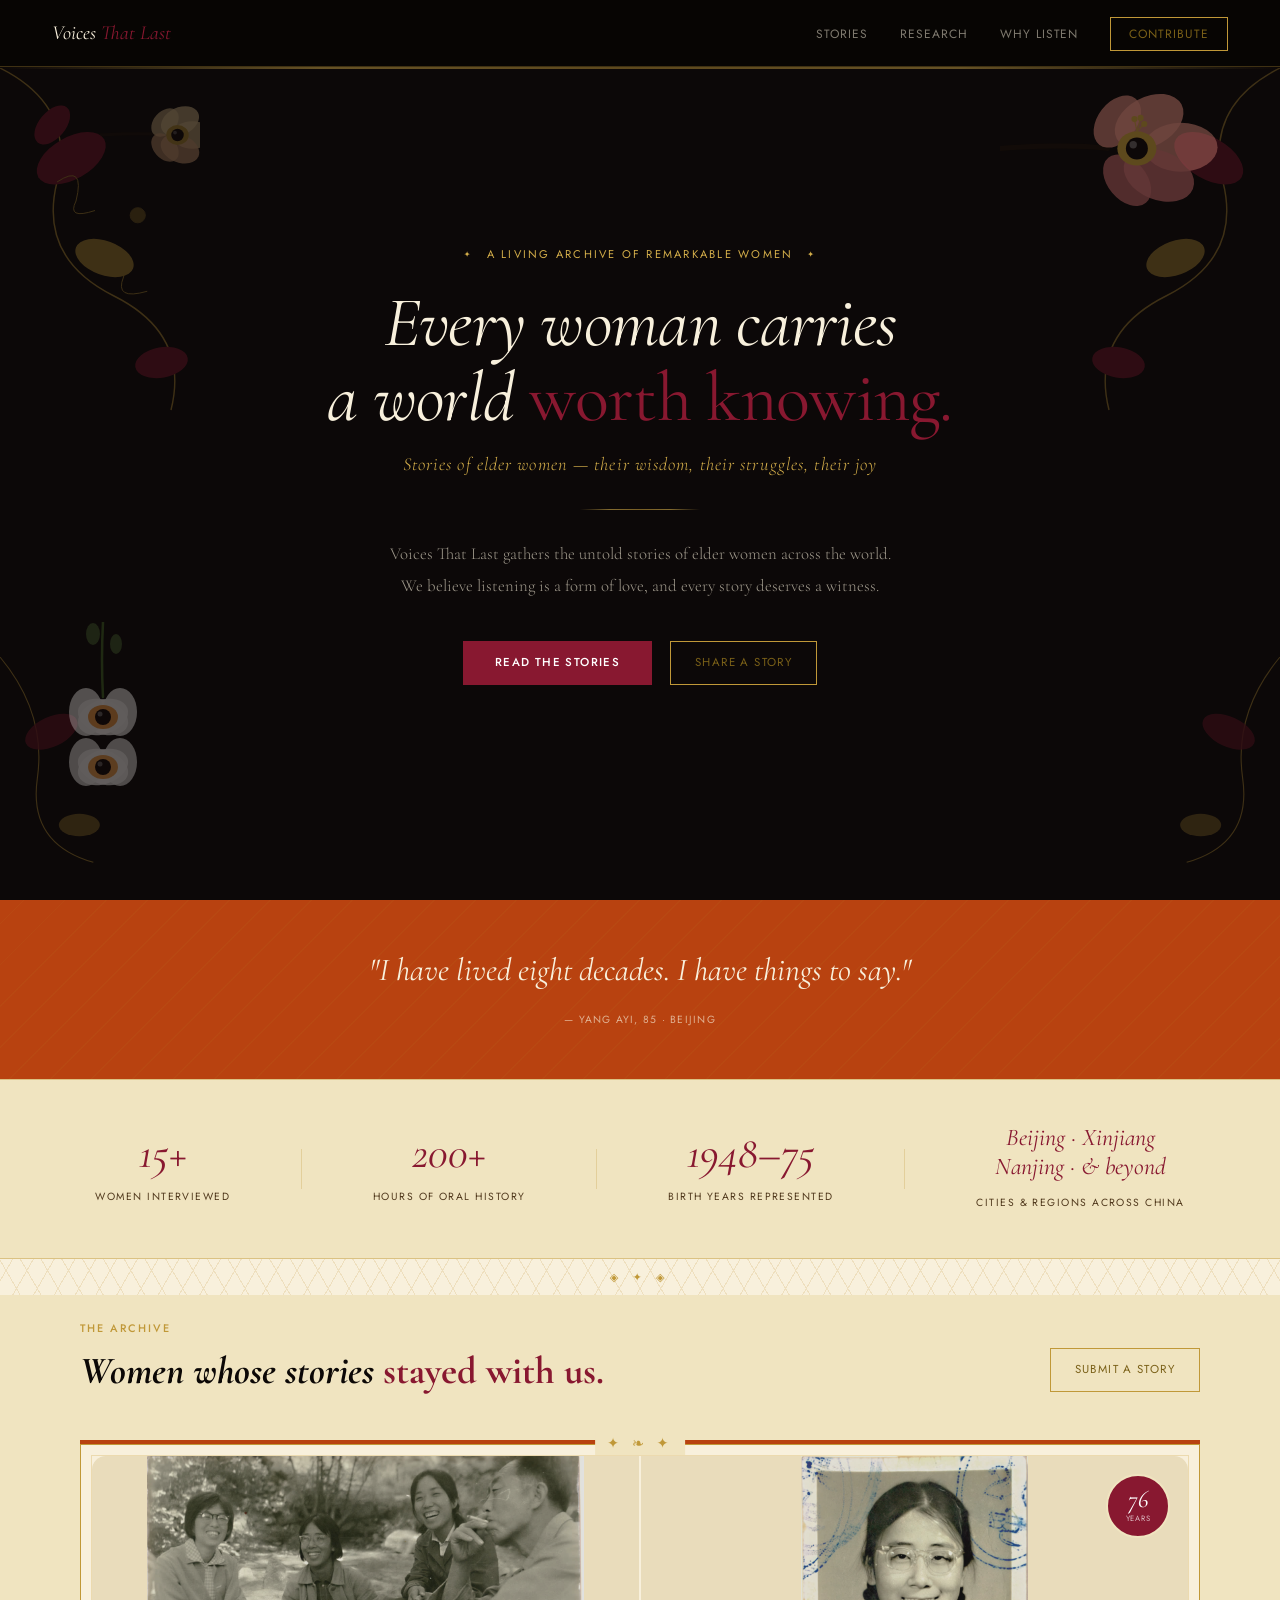
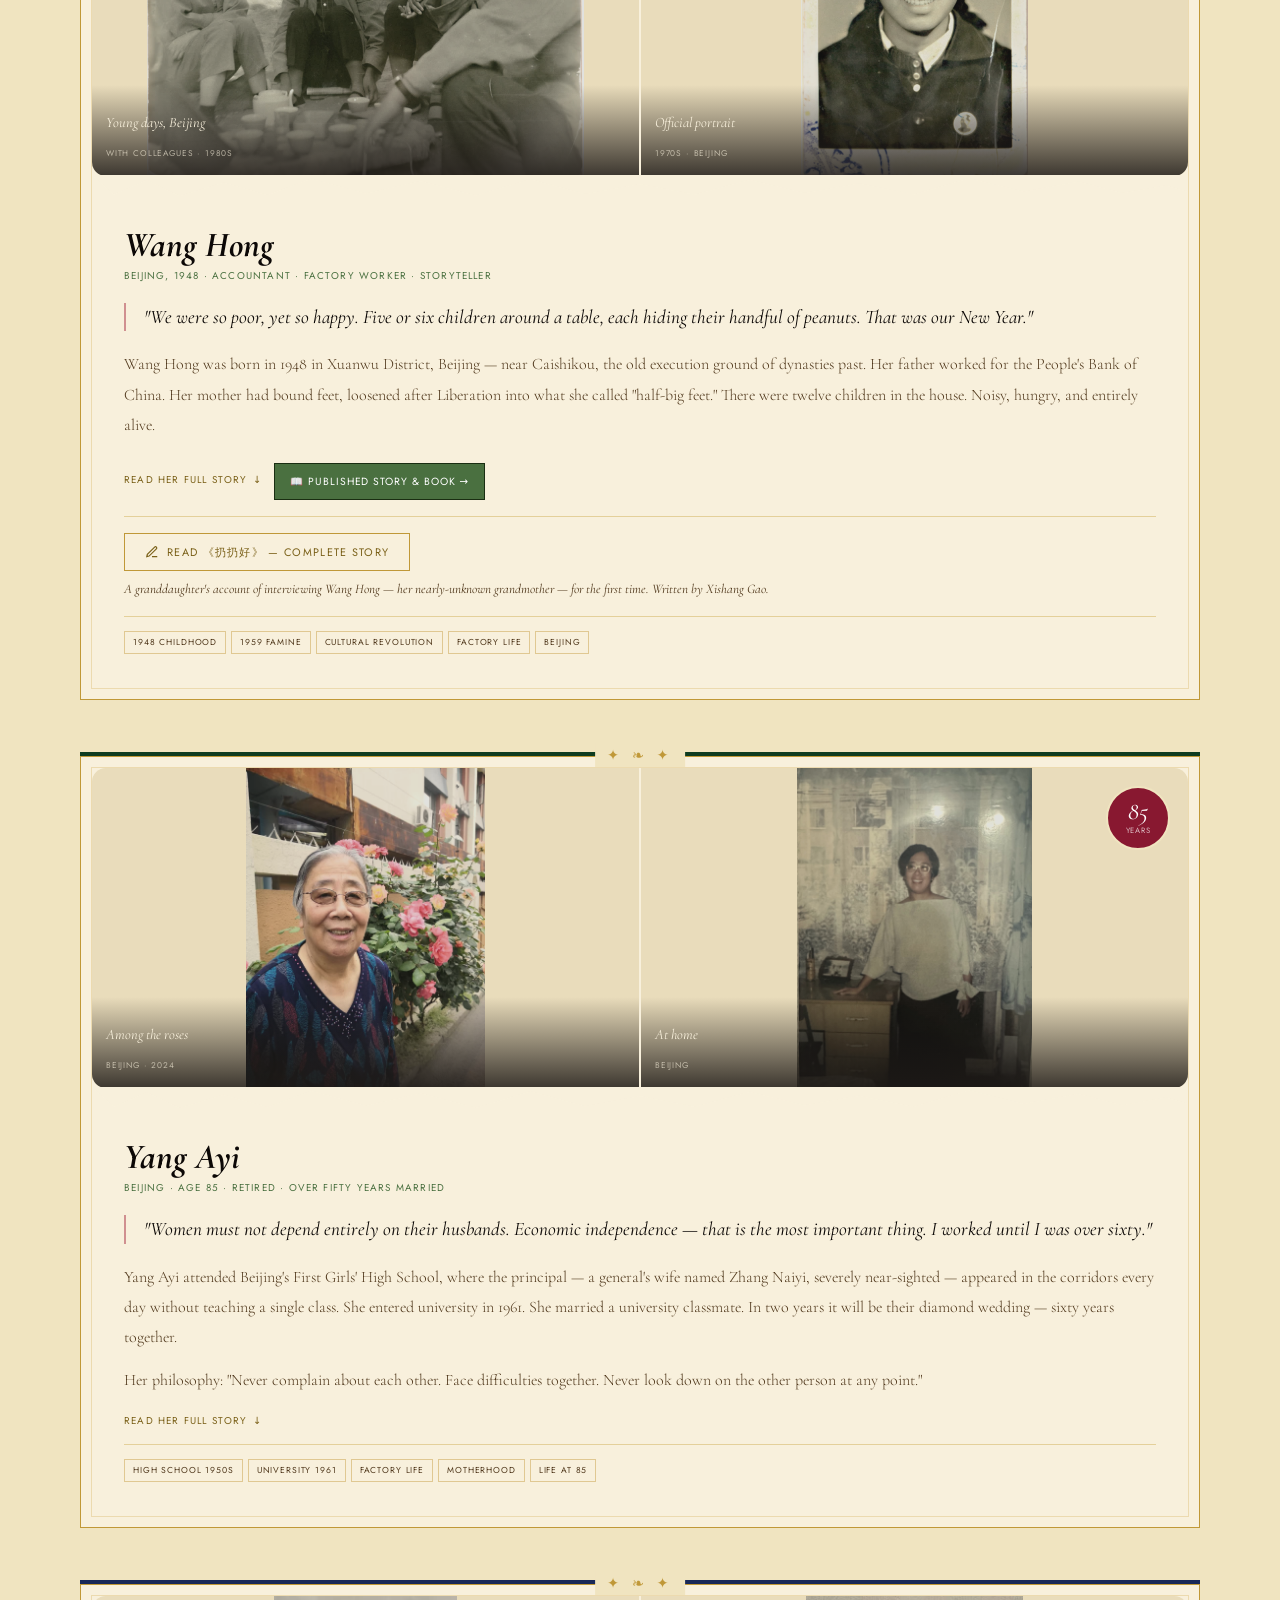
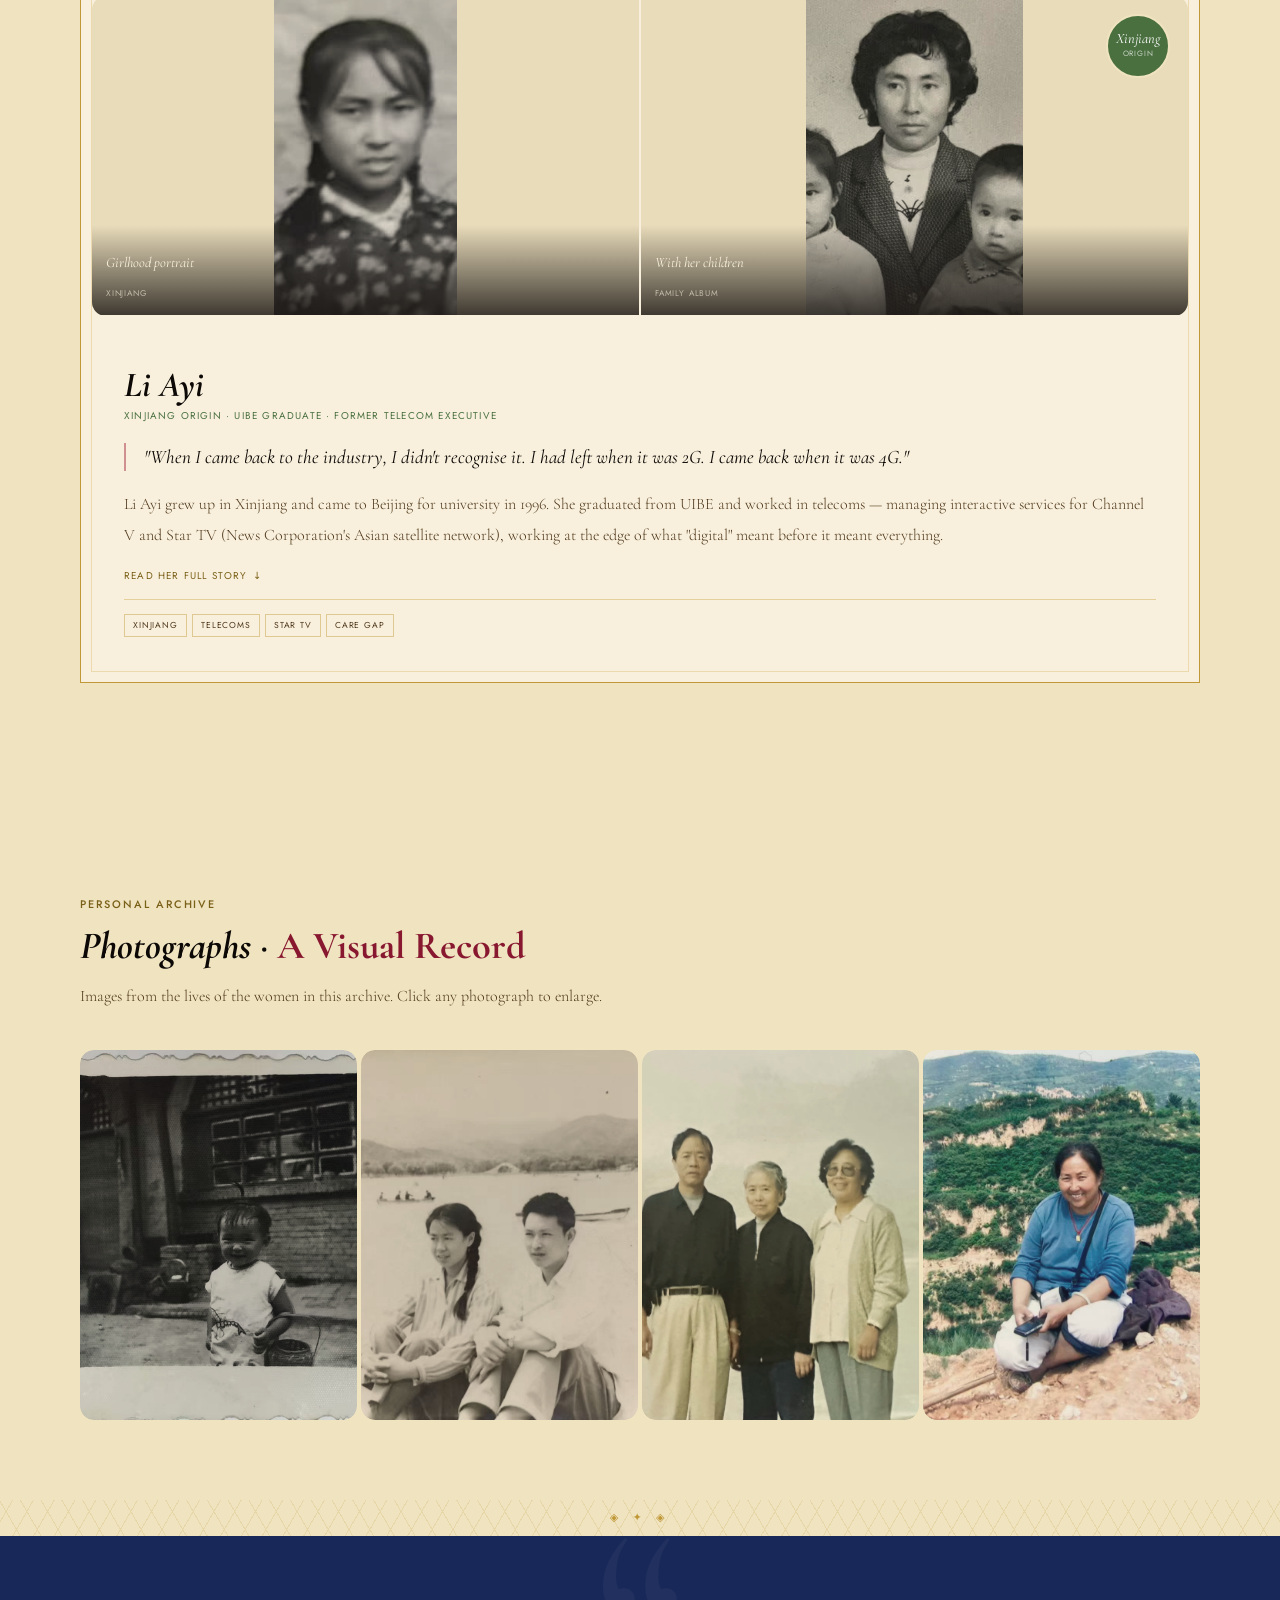
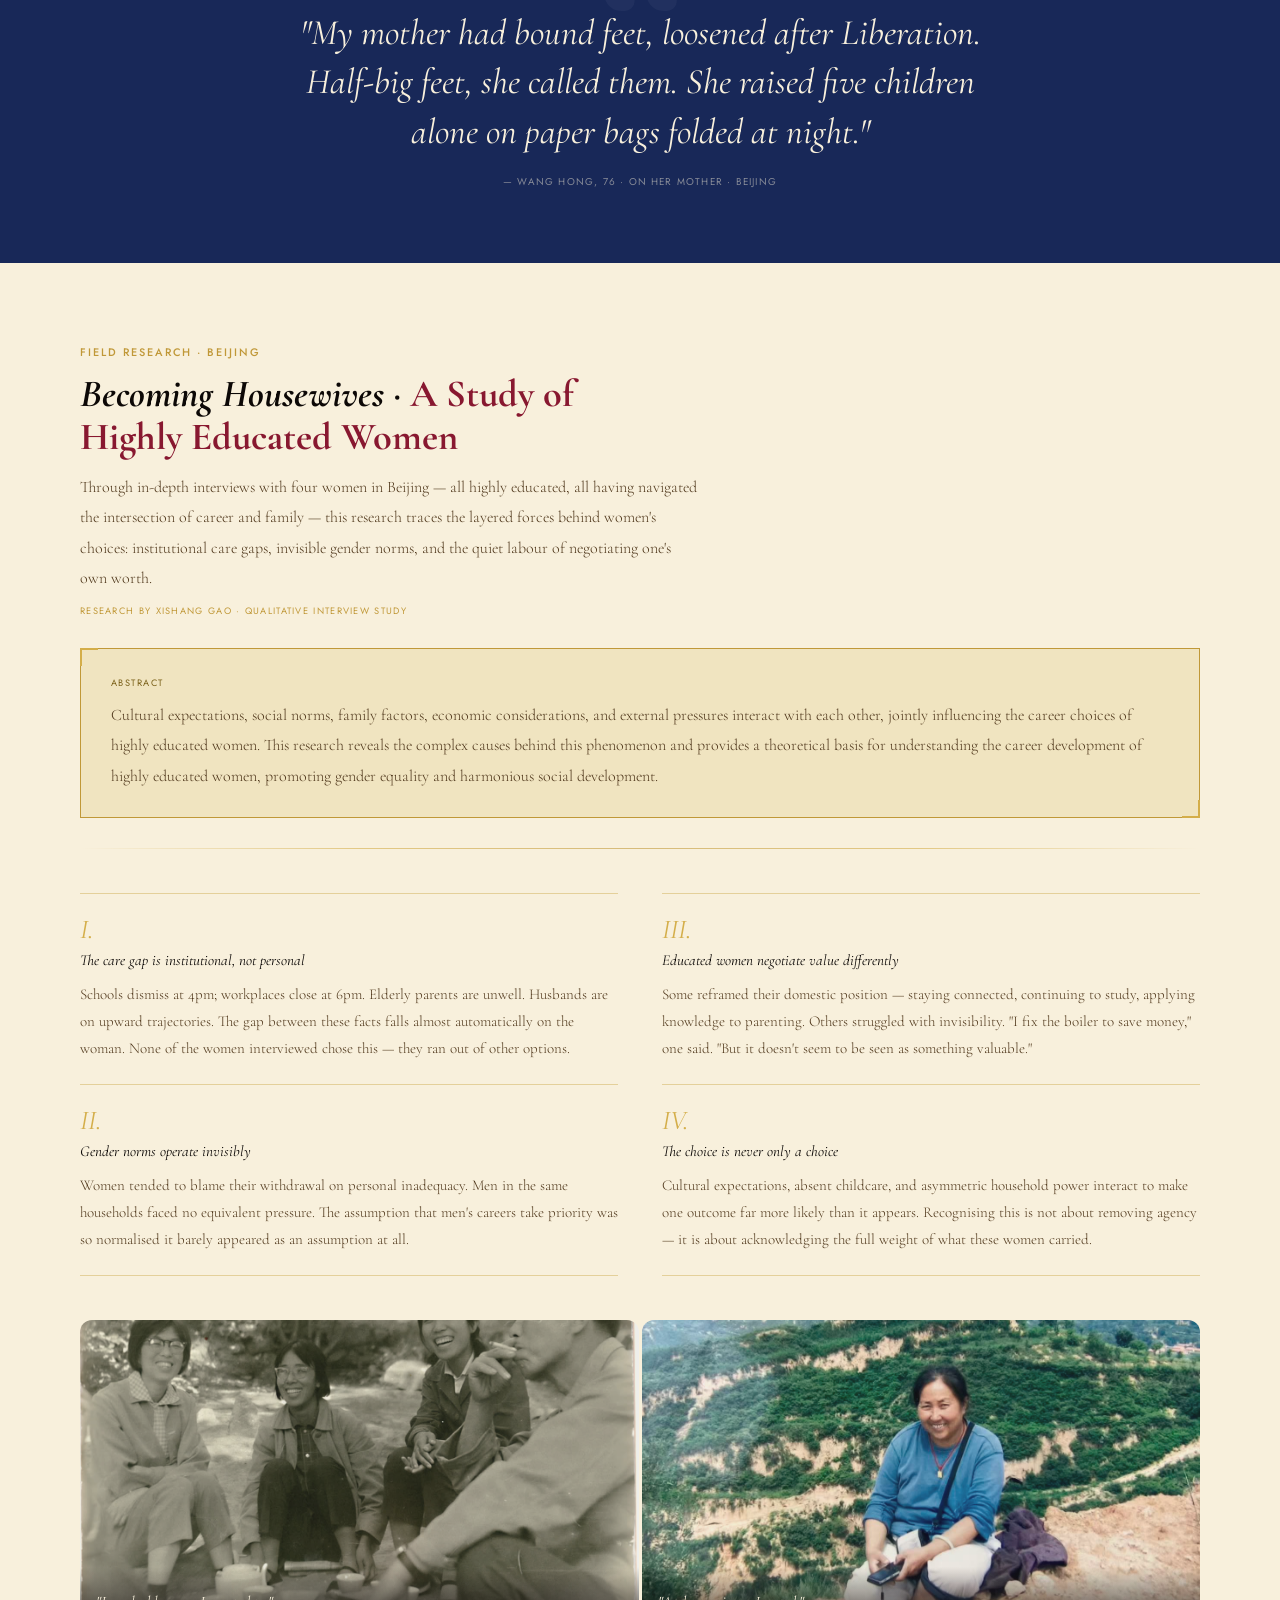
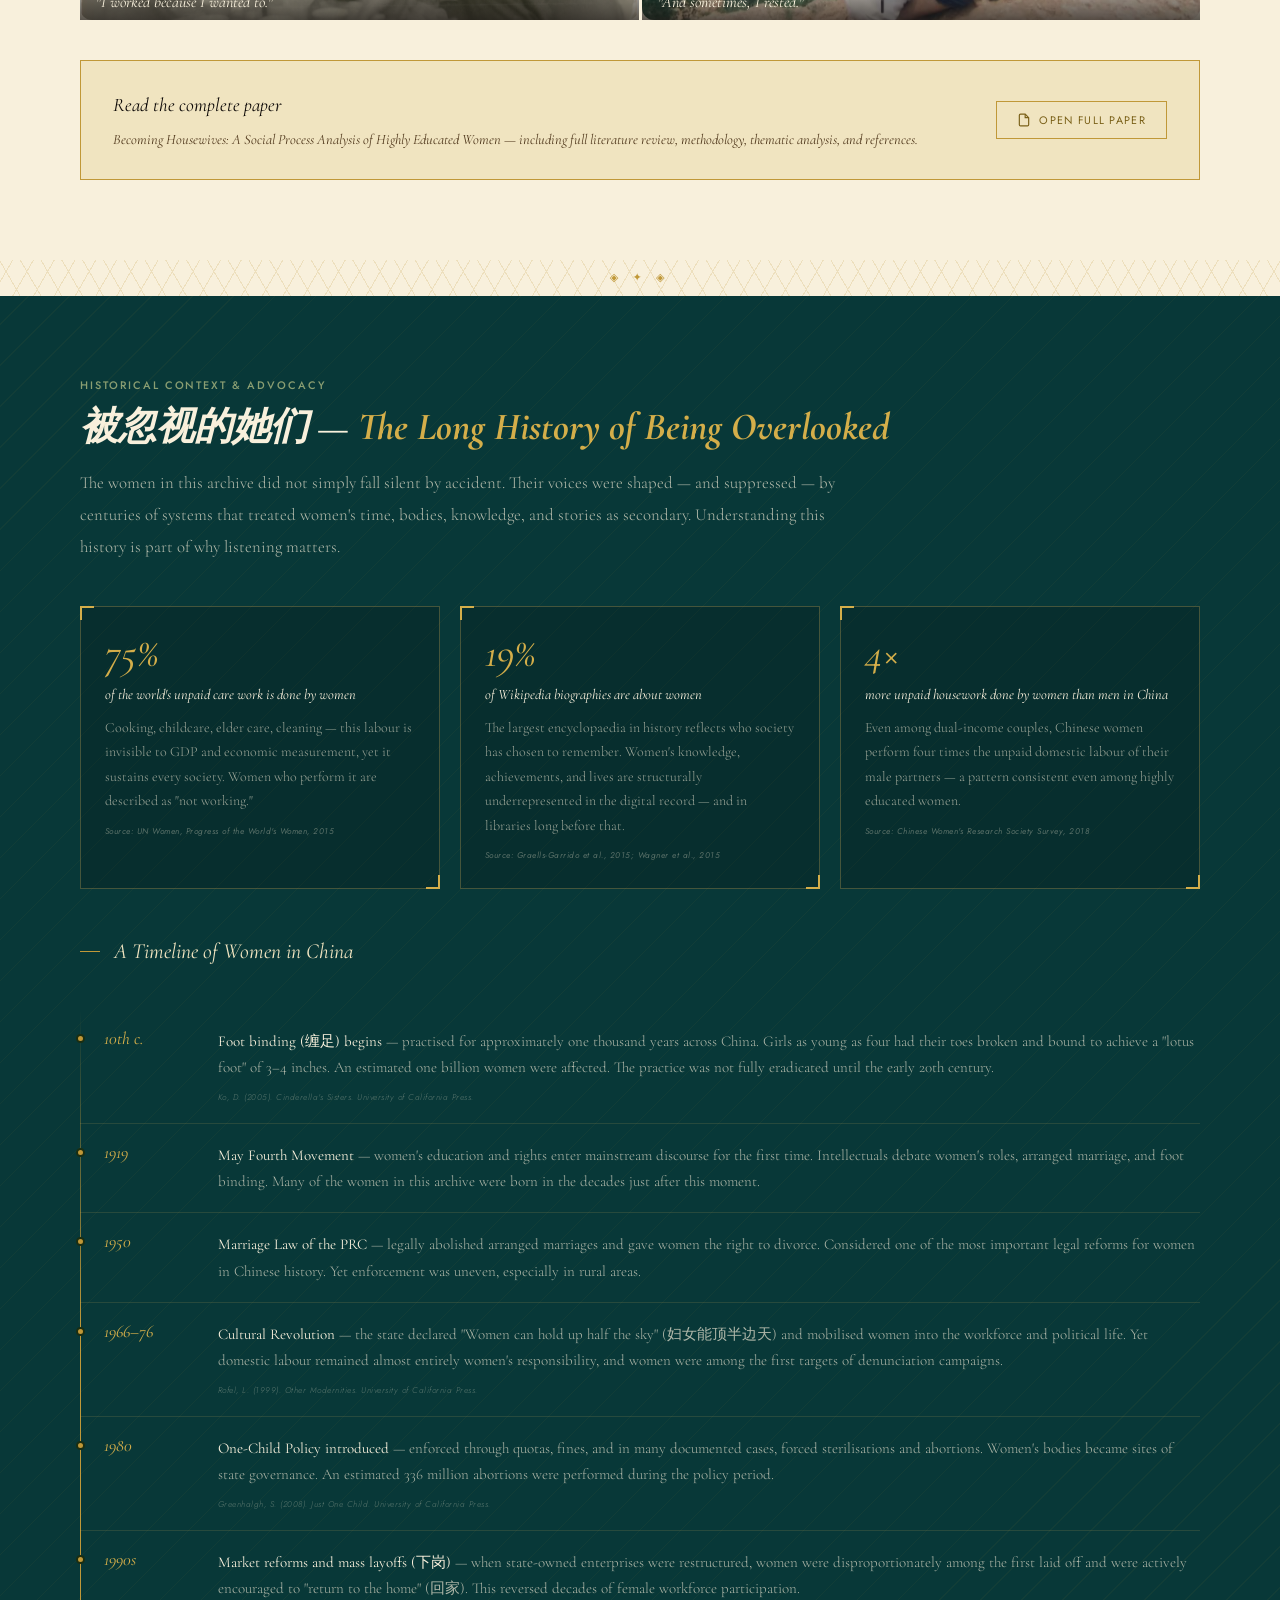
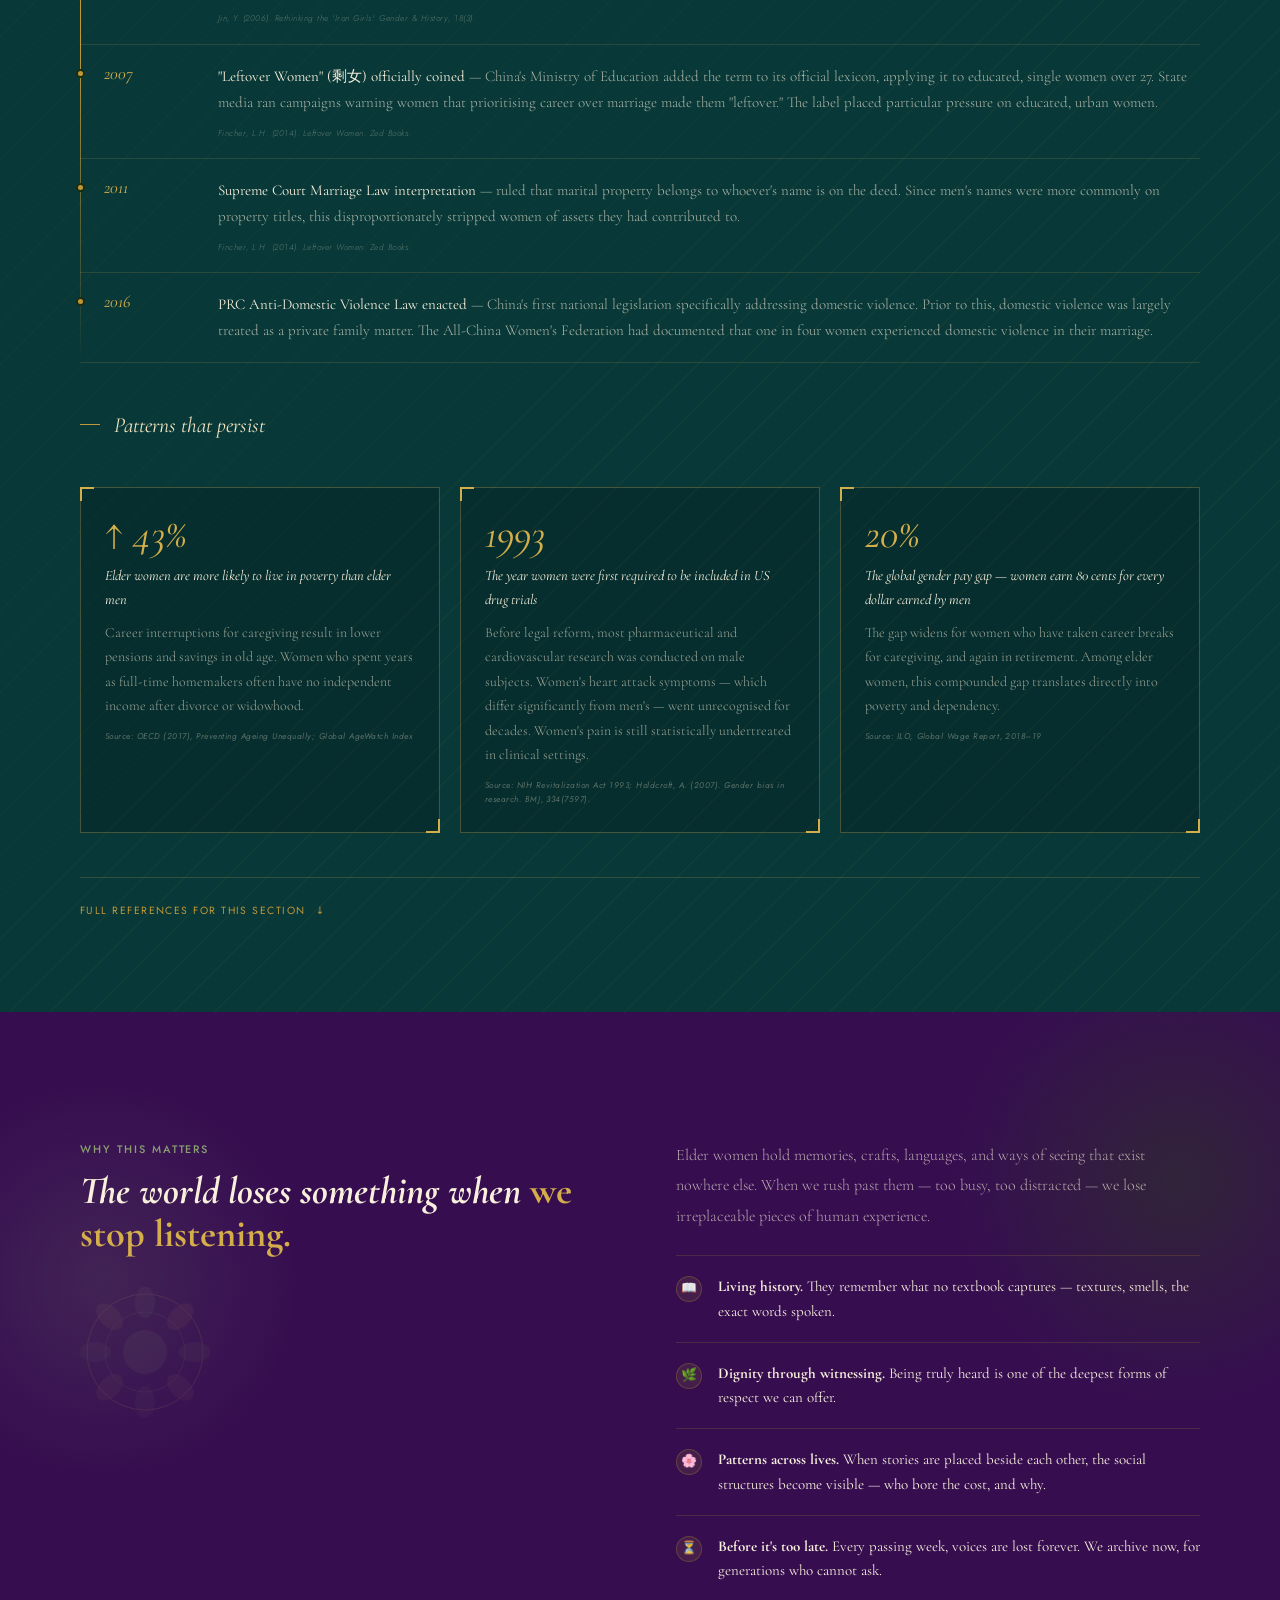
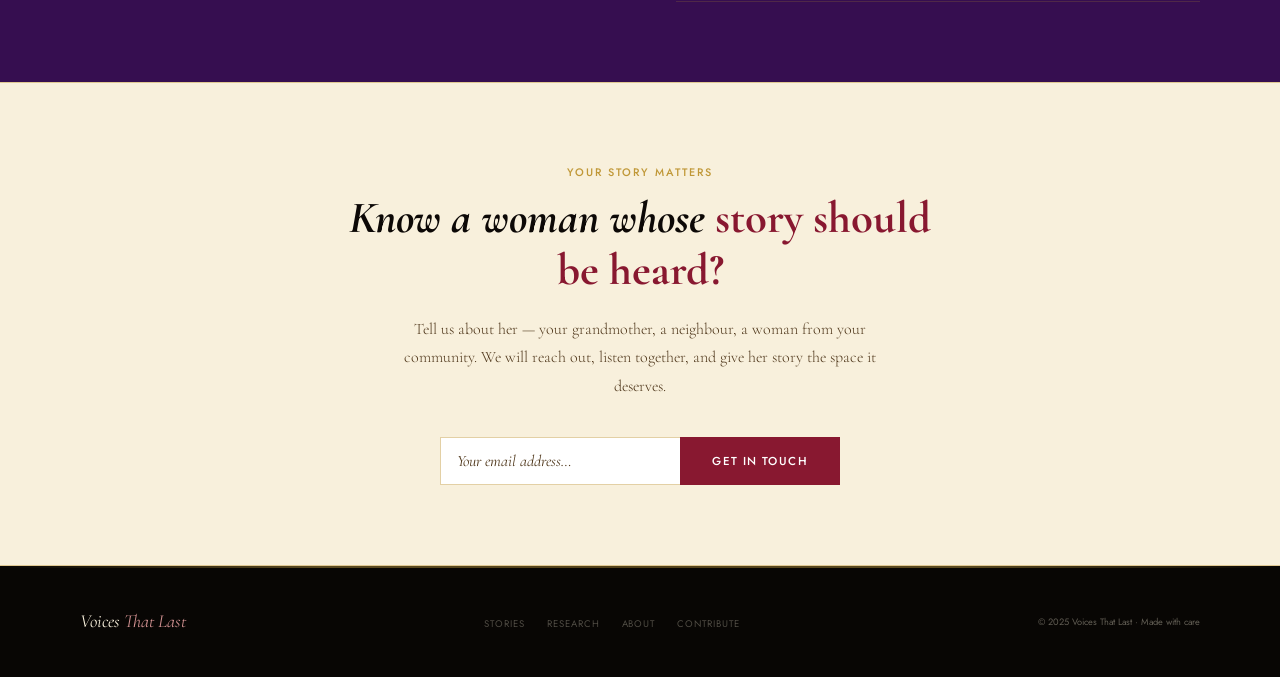
==== commit 5538a2ac: "Revision 3: video hero, book/girl/heart decorations, rounded image corners - Home hero is now a livi" ====
--- a/herstories/index.html
+++ b/herstories/index.html
@@ -145,9 +145,12 @@
 .card-photos{display:grid;gap:2px;overflow:hidden}
 .card-photos.two{grid-template-columns:1fr 1fr}
 .card-photos.three{grid-template-columns:1fr 1fr 1fr}
+.card-photos{border-radius:14px;overflow:hidden}
 .card-photos>div{position:relative;overflow:hidden;height:320px;background:#e9dcbb}
 .card-photos img{width:100%;height:100%;object-fit:contain;display:block;
   filter:sepia(20%) contrast(.88) brightness(.94);transition:filter .5s}
+.gallery-item,.gallery-item img{border-radius:14px}
+.research img{border-radius:12px}
 .card:hover .card-photos img{filter:sepia(6%) contrast(.96) brightness(1)}
 .photo-cap{position:absolute;bottom:0;left:0;right:0;
   background:linear-gradient(to top,rgba(30,26,23,.85),transparent);
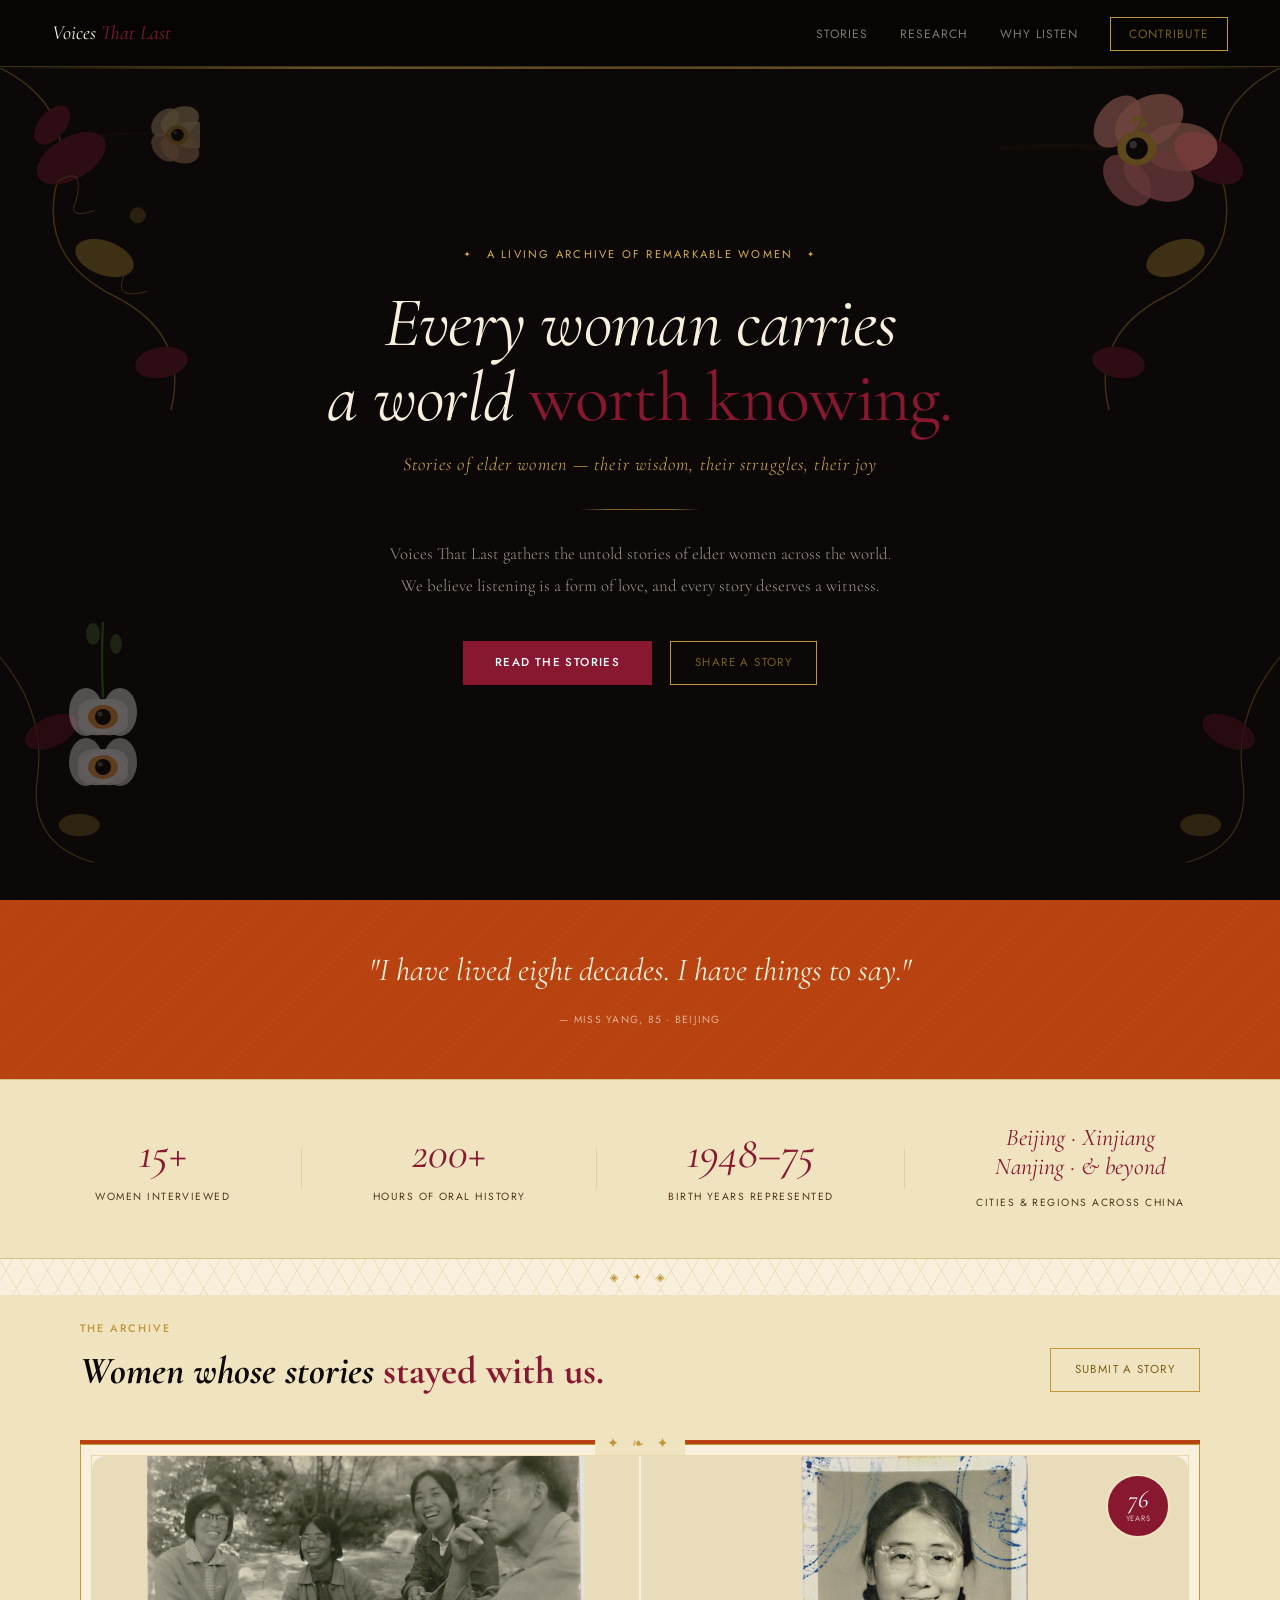
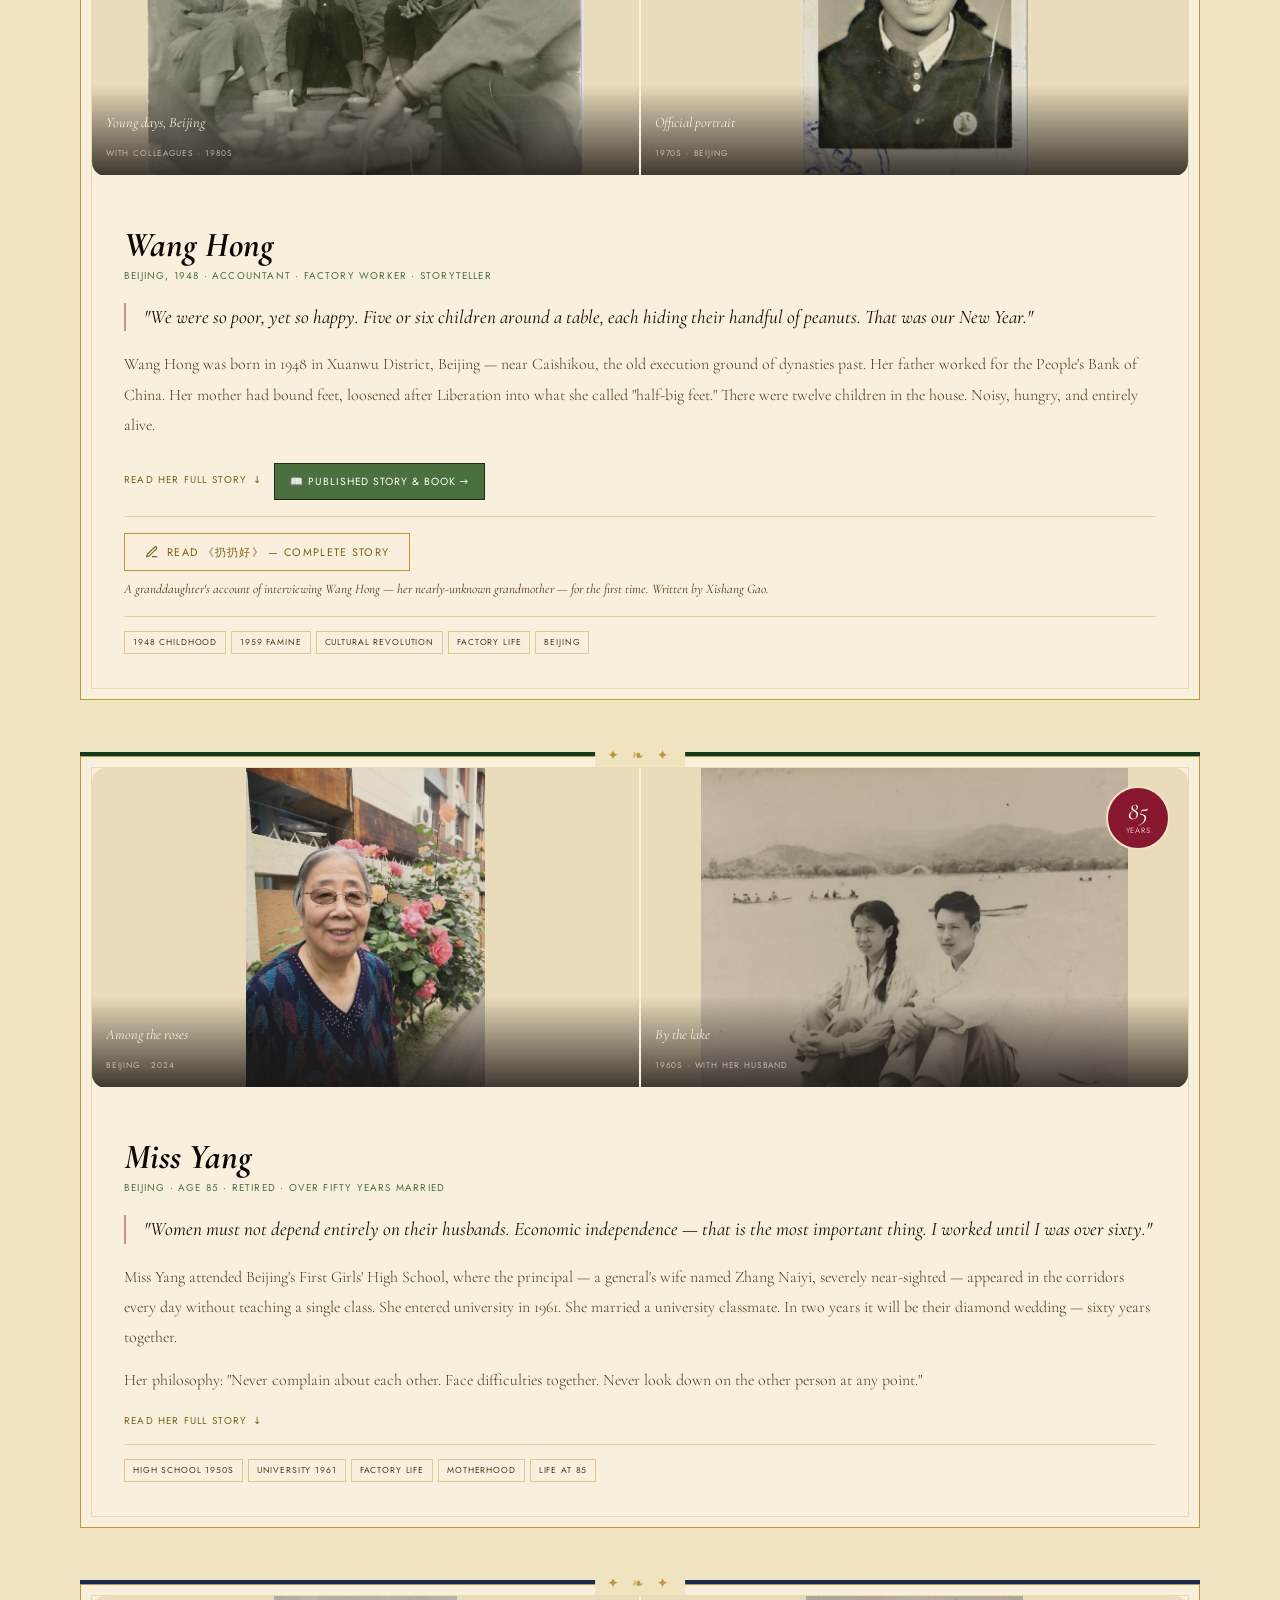
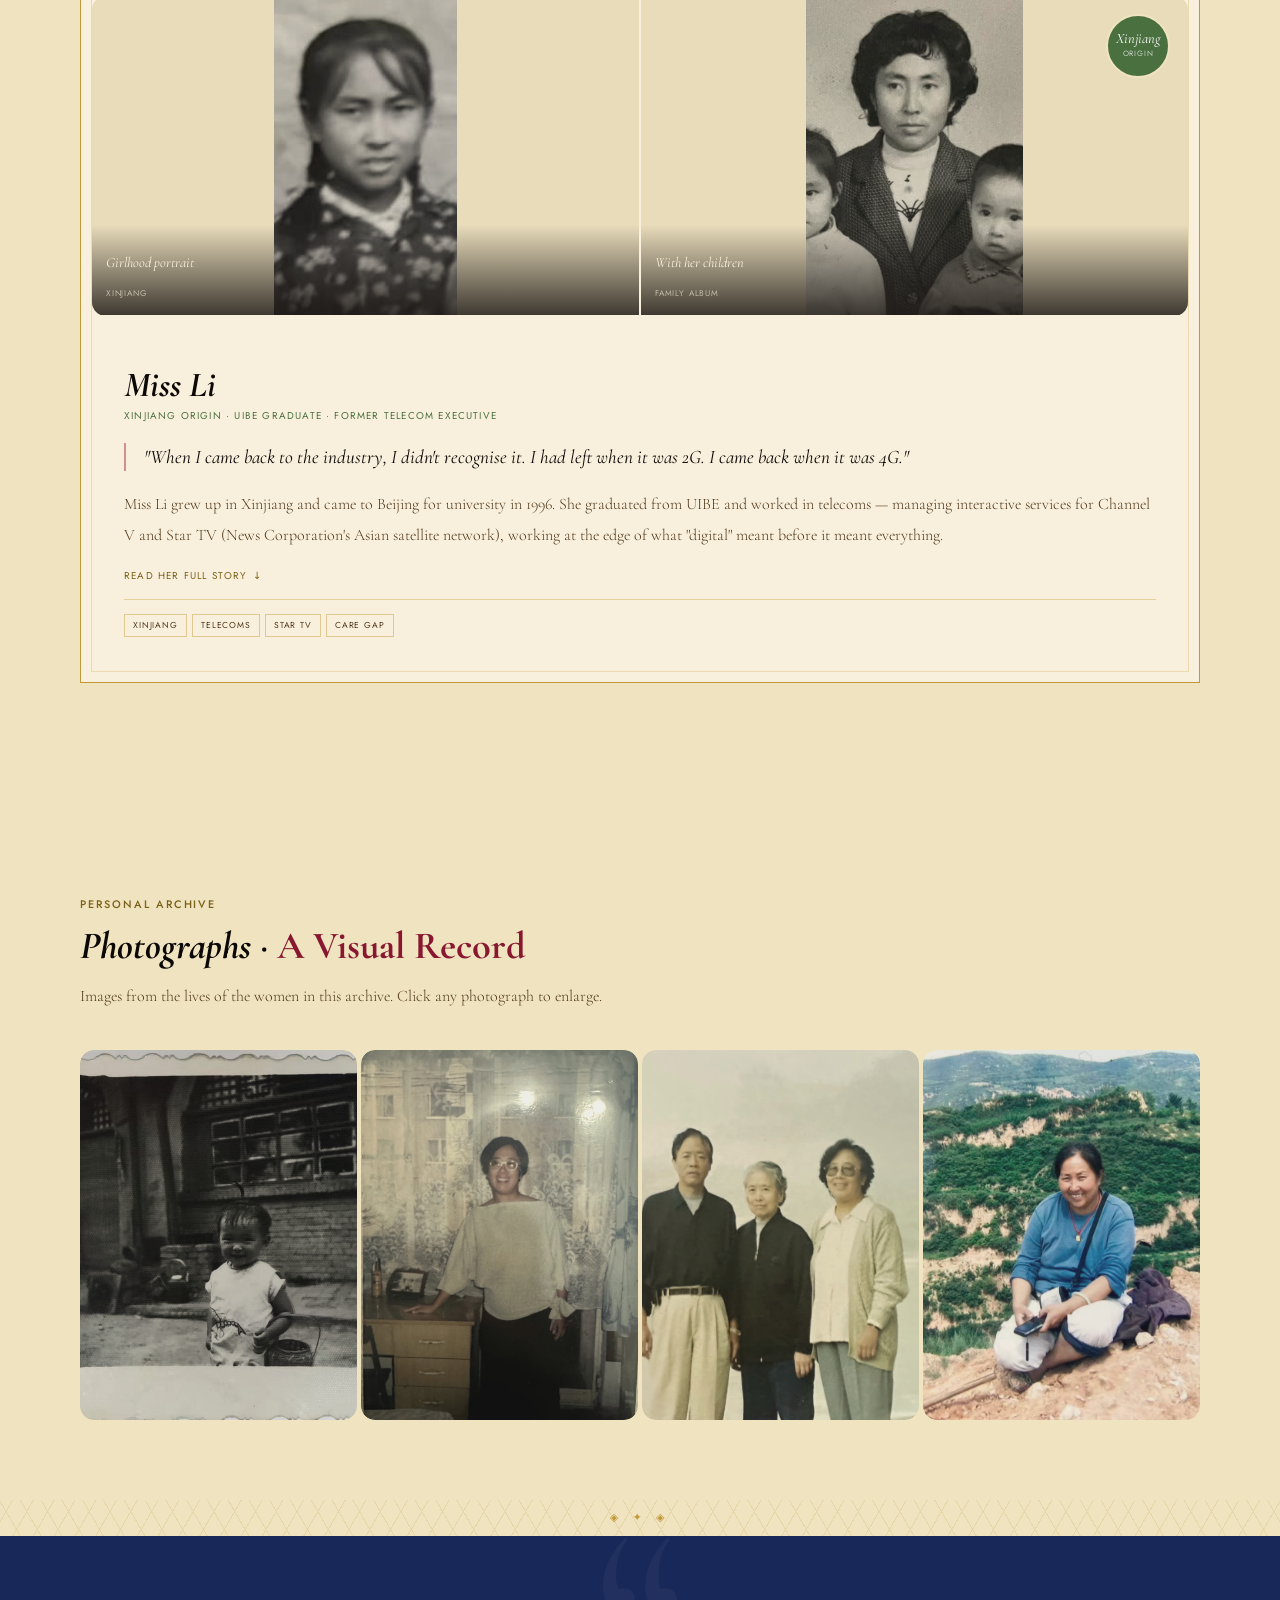
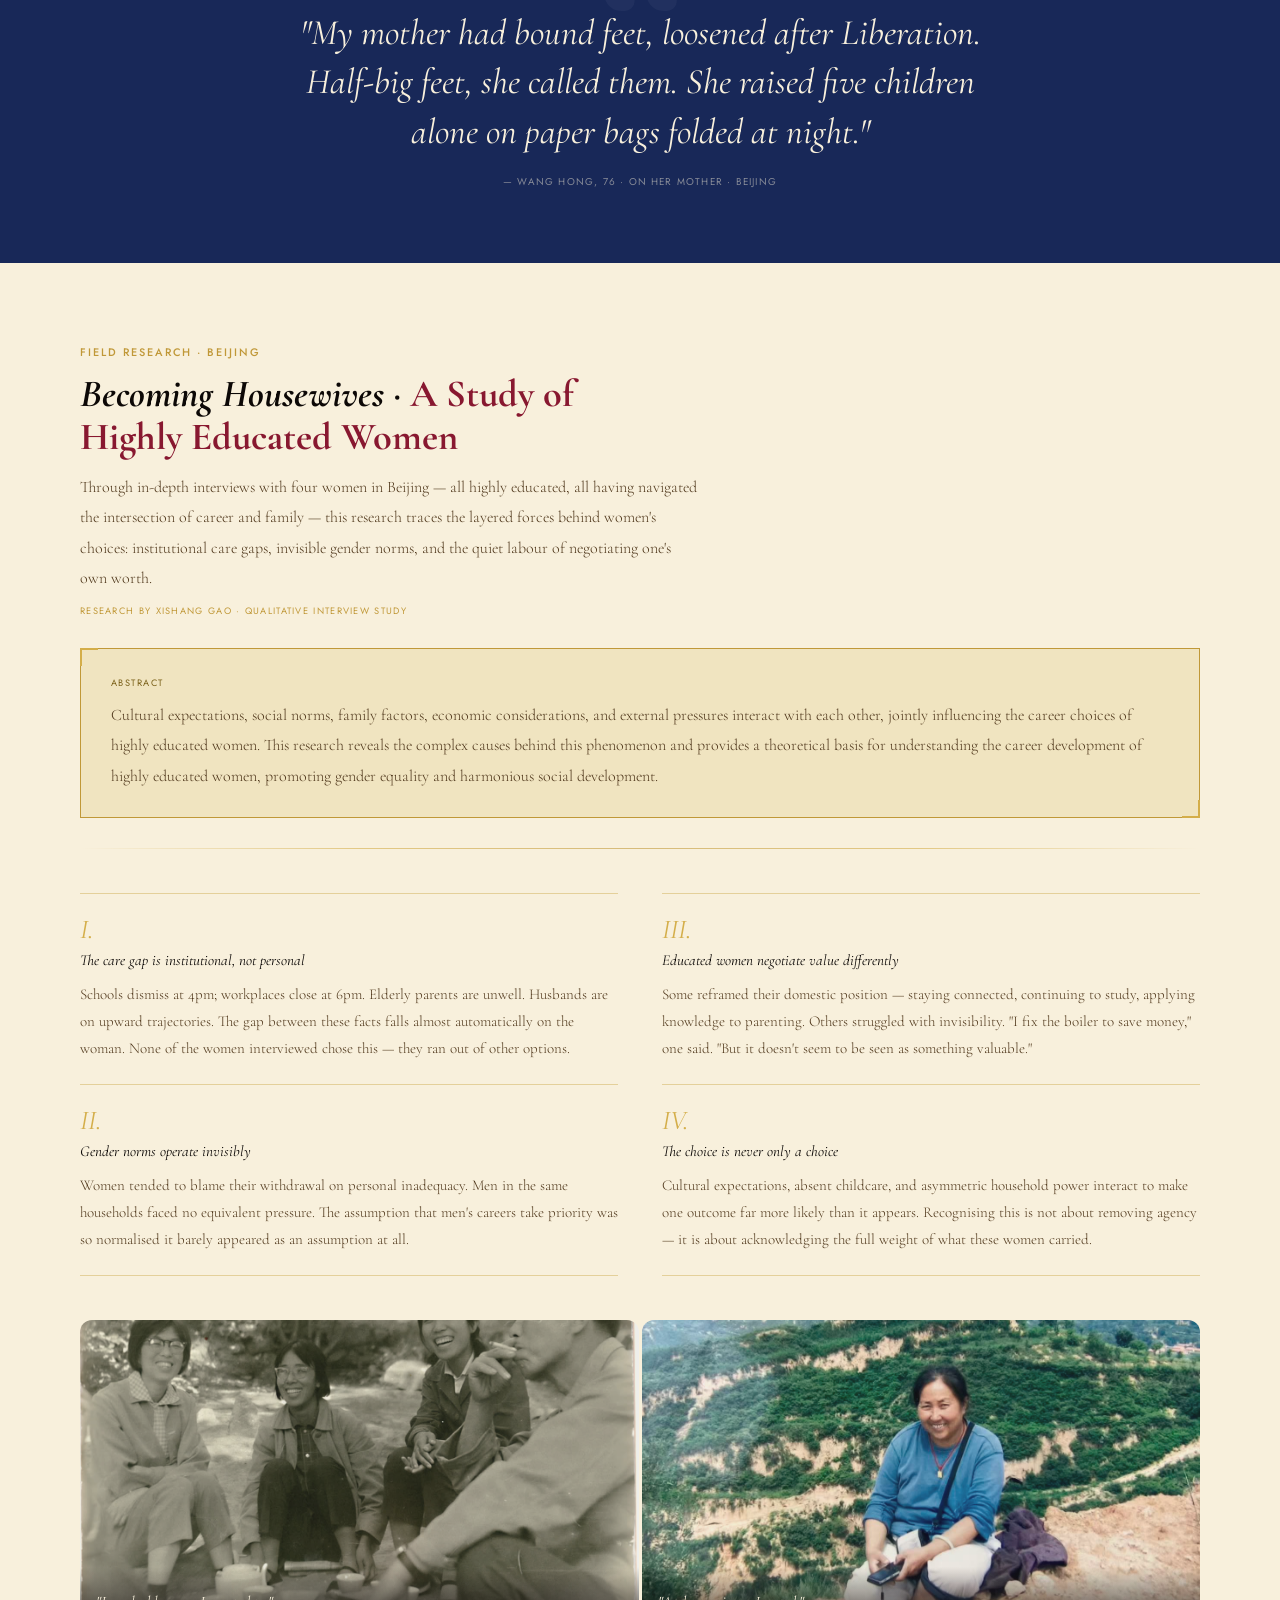
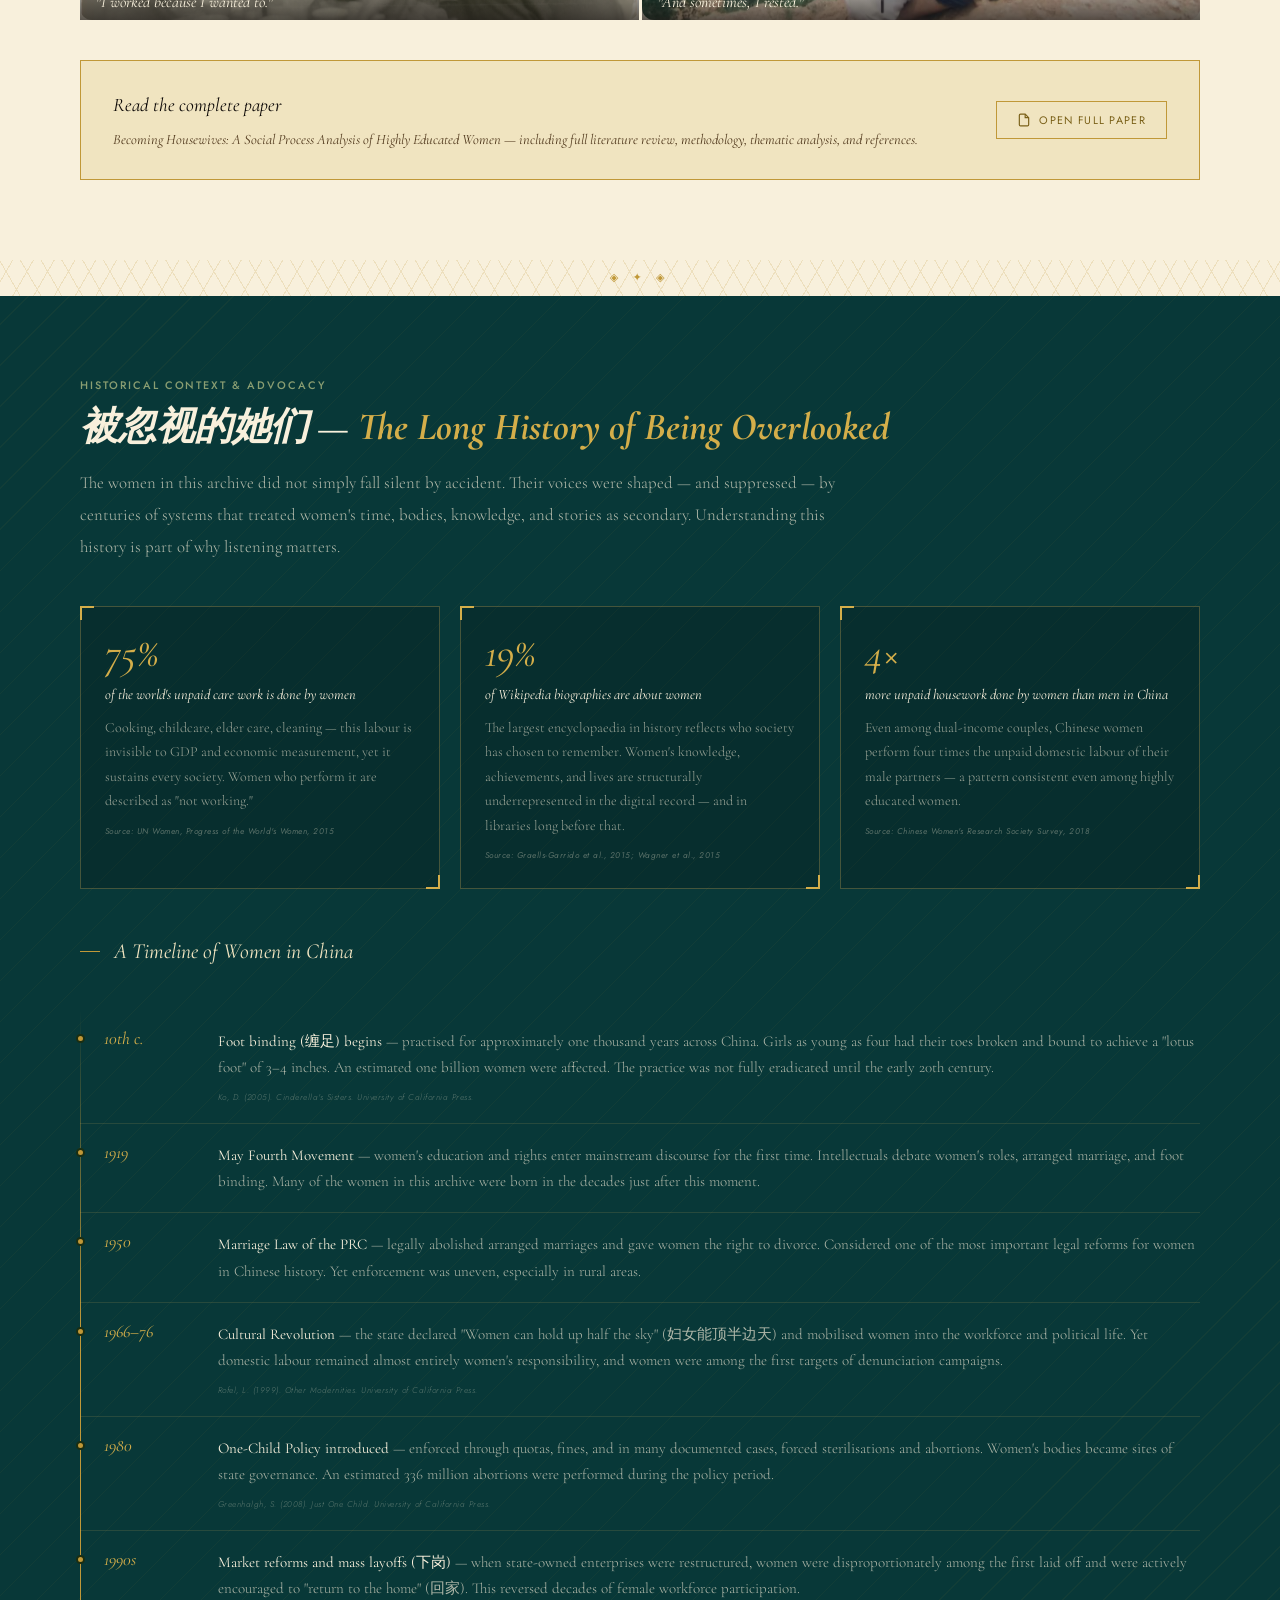
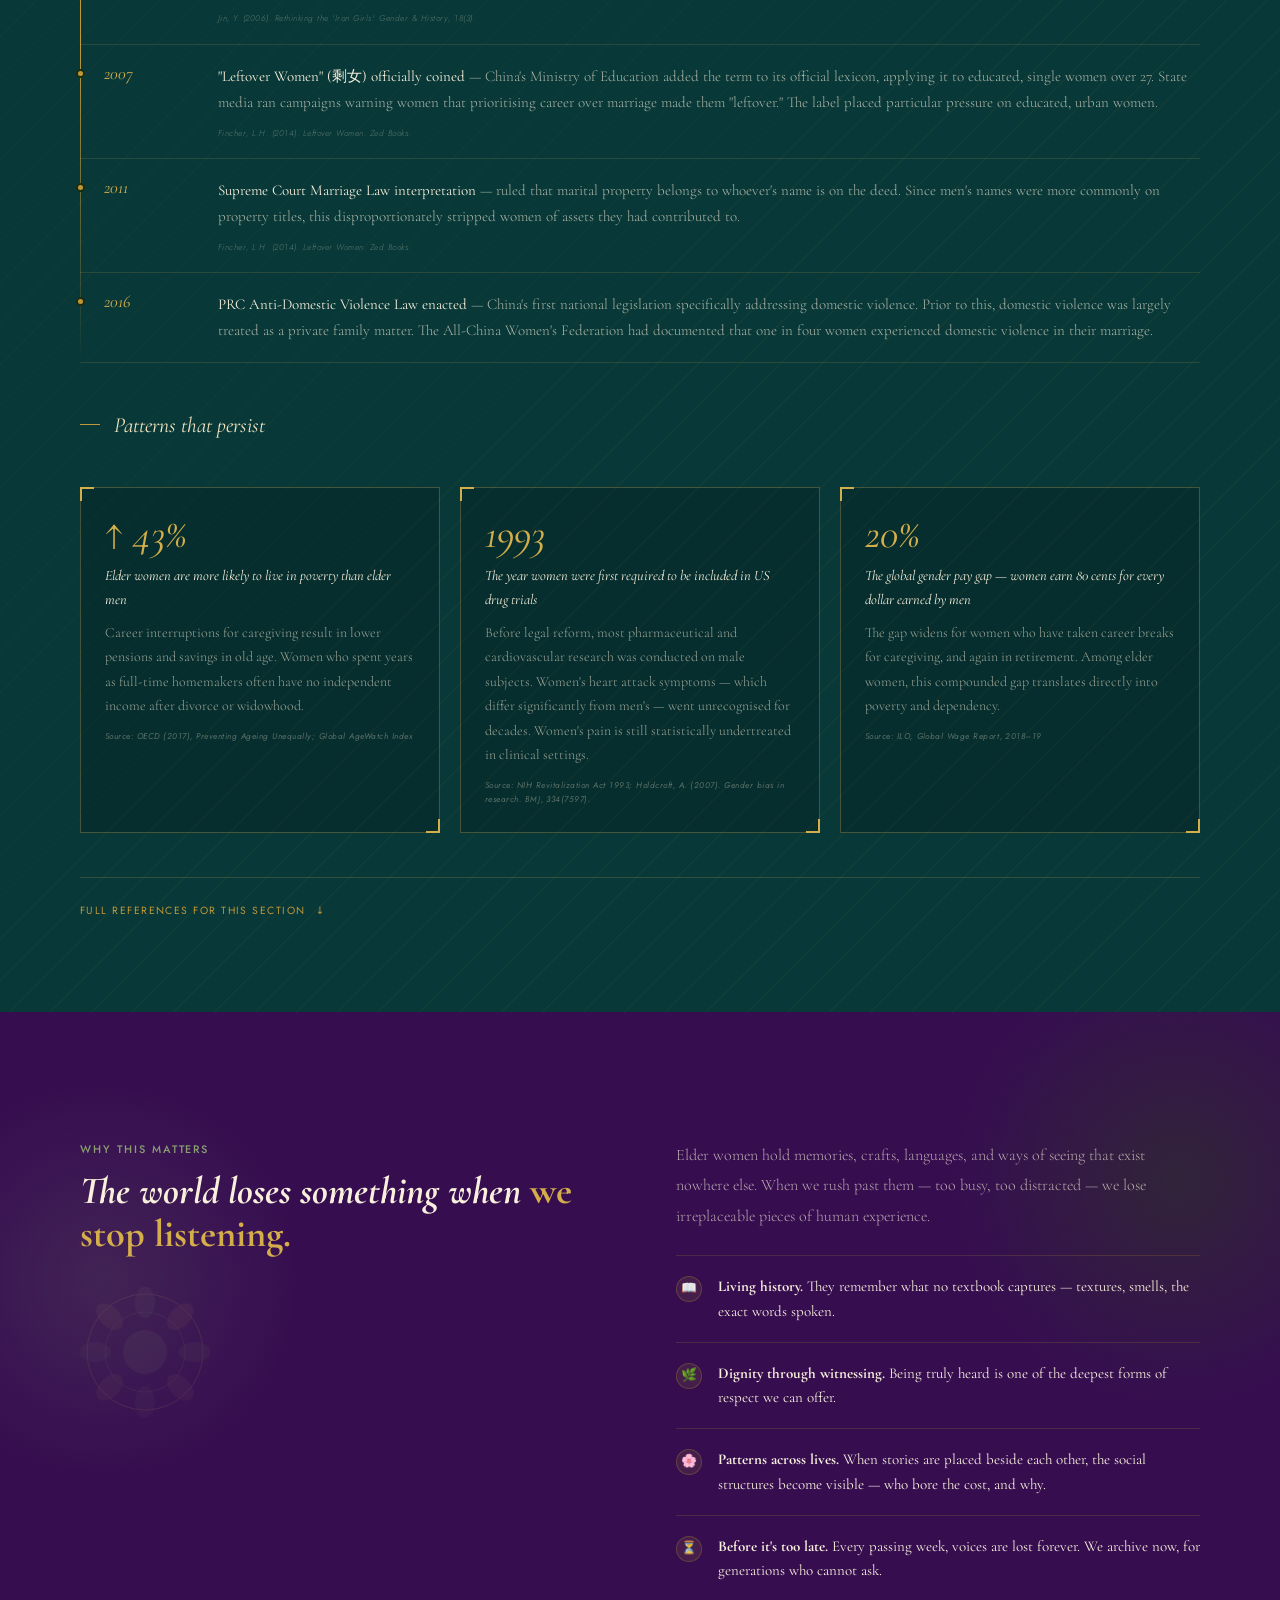
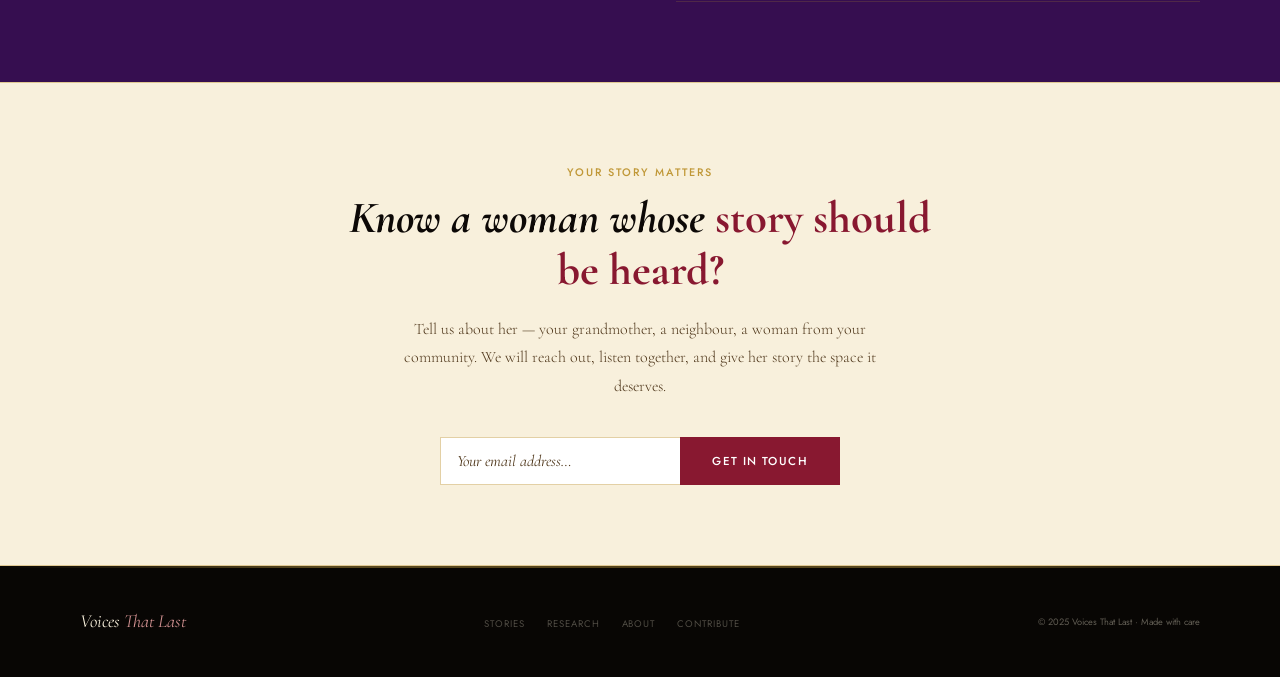
==== commit 496fed58: "First-draft feedback round: Miss naming, new photos, four-card archive shelf - Embedded Her Voice Un" ====
--- a/herstories/index.html
+++ b/herstories/index.html
@@ -594,7 +594,7 @@
 <!-- QUOTE -->
 <div class="quote-band">
   <blockquote>"I have lived eight decades. I have things to say."</blockquote>
-  <cite>— Yang Ayi, 85 · Beijing</cite>
+  <cite>— Miss Yang, 85 · Beijing</cite>
 </div>
 
 <!-- STATS -->
@@ -674,26 +674,26 @@
     </div></div>
   </div>
 
-  <!-- Yang Ayi -->
+  <!-- Miss Yang -->
   <div class="card card-accent-emerald">
     <div class="card-orn">✦ ❧ ✦</div>
     <div class="card-outer"><div class="card-inner">
       <div style="position:relative">
         <div class="card-photos two">
-          <div><img src="../assets/img/hs-wh-2.jpg" alt="Yang Ayi by the roses">
+          <div><img src="../assets/img/hs-wh-2.jpg" alt="Miss Yang by the roses">
             <div class="photo-cap"><p>Among the roses</p><span>Beijing · 2024</span></div></div>
-          <div><img src="../assets/img/hs-wh-1.jpg" alt="Yang Ayi at home">
-            <div class="photo-cap"><p>At home</p><span>Beijing</span></div></div>
+          <div><img src="../assets/img/hs-yang-lake.jpg" alt="Miss Yang with her husband by the lake, 1960s">
+            <div class="photo-cap"><p>By the lake</p><span>1960s · With her husband</span></div></div>
         </div>
         <div class="age-badge"><span class="n">85</span><span class="u">years</span></div>
       </div>
       <div class="torn"></div>
       <div class="card-body">
-        <h2 class="card-name">Yang Ayi</h2>
+        <h2 class="card-name">Miss Yang</h2>
         <p class="card-meta">Beijing · Age 85 · Retired · over fifty years married</p>
         <p class="card-pull">"Women must not depend entirely on their husbands. Economic independence — that is the most important thing. I worked until I was over sixty."</p>
         <div class="card-text">
-          <p>Yang Ayi attended Beijing's First Girls' High School, where the principal — a general's wife named Zhang Naiyi, severely near-sighted — appeared in the corridors every day without teaching a single class. She entered university in 1961. She married a university classmate. In two years it will be their diamond wedding — sixty years together.</p>
+          <p>Miss Yang attended Beijing's First Girls' High School, where the principal — a general's wife named Zhang Naiyi, severely near-sighted — appeared in the corridors every day without teaching a single class. She entered university in 1961. She married a university classmate. In two years it will be their diamond wedding — sixty years together.</p>
           <p>Her philosophy: "Never complain about each other. Face difficulties together. Never look down on the other person at any point."</p>
           <div class="card-extra" id="yang-extra">
             <h4>Work and motherhood</h4>
@@ -715,15 +715,15 @@
     </div></div>
   </div>
 
-  <!-- Li Ayi -->
+  <!-- Miss Li -->
   <div class="card card-accent-sapphire">
     <div class="card-orn">✦ ❧ ✦</div>
     <div class="card-outer"><div class="card-inner">
       <div style="position:relative">
         <div class="card-photos two">
-          <div><img src="../assets/img/hs-li-1.jpg" alt="Li Ayi, girlhood portrait">
+          <div><img src="../assets/img/hs-li-1.jpg" alt="Miss Li, girlhood portrait">
             <div class="photo-cap"><p>Girlhood portrait</p><span>Xinjiang</span></div></div>
-          <div><img src="../assets/img/hs-li-2.jpg" alt="Li Ayi with her children">
+          <div><img src="../assets/img/hs-li-2.jpg" alt="Miss Li with her children">
             <div class="photo-cap"><p>With her children</p><span>Family album</span></div></div>
         </div>
         <div class="age-badge" style="background:var(--olive)">
@@ -733,14 +733,14 @@
       </div>
       <div class="torn"></div>
       <div class="card-body">
-        <h2 class="card-name">Li Ayi</h2>
+        <h2 class="card-name">Miss Li</h2>
         <p class="card-meta">Xinjiang origin · UIBE graduate · Former telecom executive</p>
         <p class="card-pull">"When I came back to the industry, I didn't recognise it. I had left when it was 2G. I came back when it was 4G."</p>
         <div class="card-text">
-          <p>Li Ayi grew up in Xinjiang and came to Beijing for university in 1996. She graduated from UIBE and worked in telecoms — managing interactive services for Channel V and Star TV (News Corporation's Asian satellite network), working at the edge of what "digital" meant before it meant everything.</p>
+          <p>Miss Li grew up in Xinjiang and came to Beijing for university in 1996. She graduated from UIBE and worked in telecoms — managing interactive services for Channel V and Star TV (News Corporation's Asian satellite network), working at the edge of what "digital" meant before it meant everything.</p>
           <div class="card-extra" id="li-extra">
             <h4>The fall of Star TV</h4>
-            <p>After internal ownership shifts, the China content budget was cut by seventy percent. Ratings fell. The channel was sold. Li Ayi was made redundant — newly a mother. Her mother-in-law sent a text saying she wouldn't return to help. The child's nursery closed at 5:30pm; the office was too far. Her husband's salary made it "logical" for him to keep working. She stopped.</p>
+            <p>After internal ownership shifts, the China content budget was cut by seventy percent. Ratings fell. The channel was sold. Miss Li was made redundant — newly a mother. Her mother-in-law sent a text saying she wouldn't return to help. The child's nursery closed at 5:30pm; the office was too far. Her husband's salary made it "logical" for him to keep working. She stopped.</p>
             <h4>What was lost</h4>
             <p>When she tried to return, the industry had rebuilt around technologies she hadn't used. Colleagues who stayed had become her seniors. "You become two different worlds," she says. "Gradually you're further and further apart."</p>
           </div>
@@ -772,9 +772,9 @@
       <img src="../assets/img/hs-rec-1.jpg" alt="A child in the courtyard">
       <div class="gallery-cap"><p>A child in the hutong</p><span>Beijing · 1950s</span></div>
     </div>
-    <div class="gallery-item" onclick="openLB('../assets/img/hs-wang-1.jpg')">
-      <img src="../assets/img/hs-wang-1.jpg" alt="By the lake" style="aspect-ratio:3/4;object-fit:cover">
-      <div class="gallery-cap"><p>By the lake</p><span>Family archive</span></div>
+    <div class="gallery-item" onclick="openLB('../assets/img/hs-wh-1.jpg')">
+      <img src="../assets/img/hs-wh-1.jpg" alt="At home in Beijing" style="aspect-ratio:3/4;object-fit:cover">
+      <div class="gallery-cap"><p>At home</p><span>Beijing · 1990s</span></div>
     </div>
     <div class="gallery-item" onclick="openLB('../assets/img/hs-rec-2.jpg')">
       <img src="../assets/img/hs-rec-2.jpg" alt="Three generations by the water">
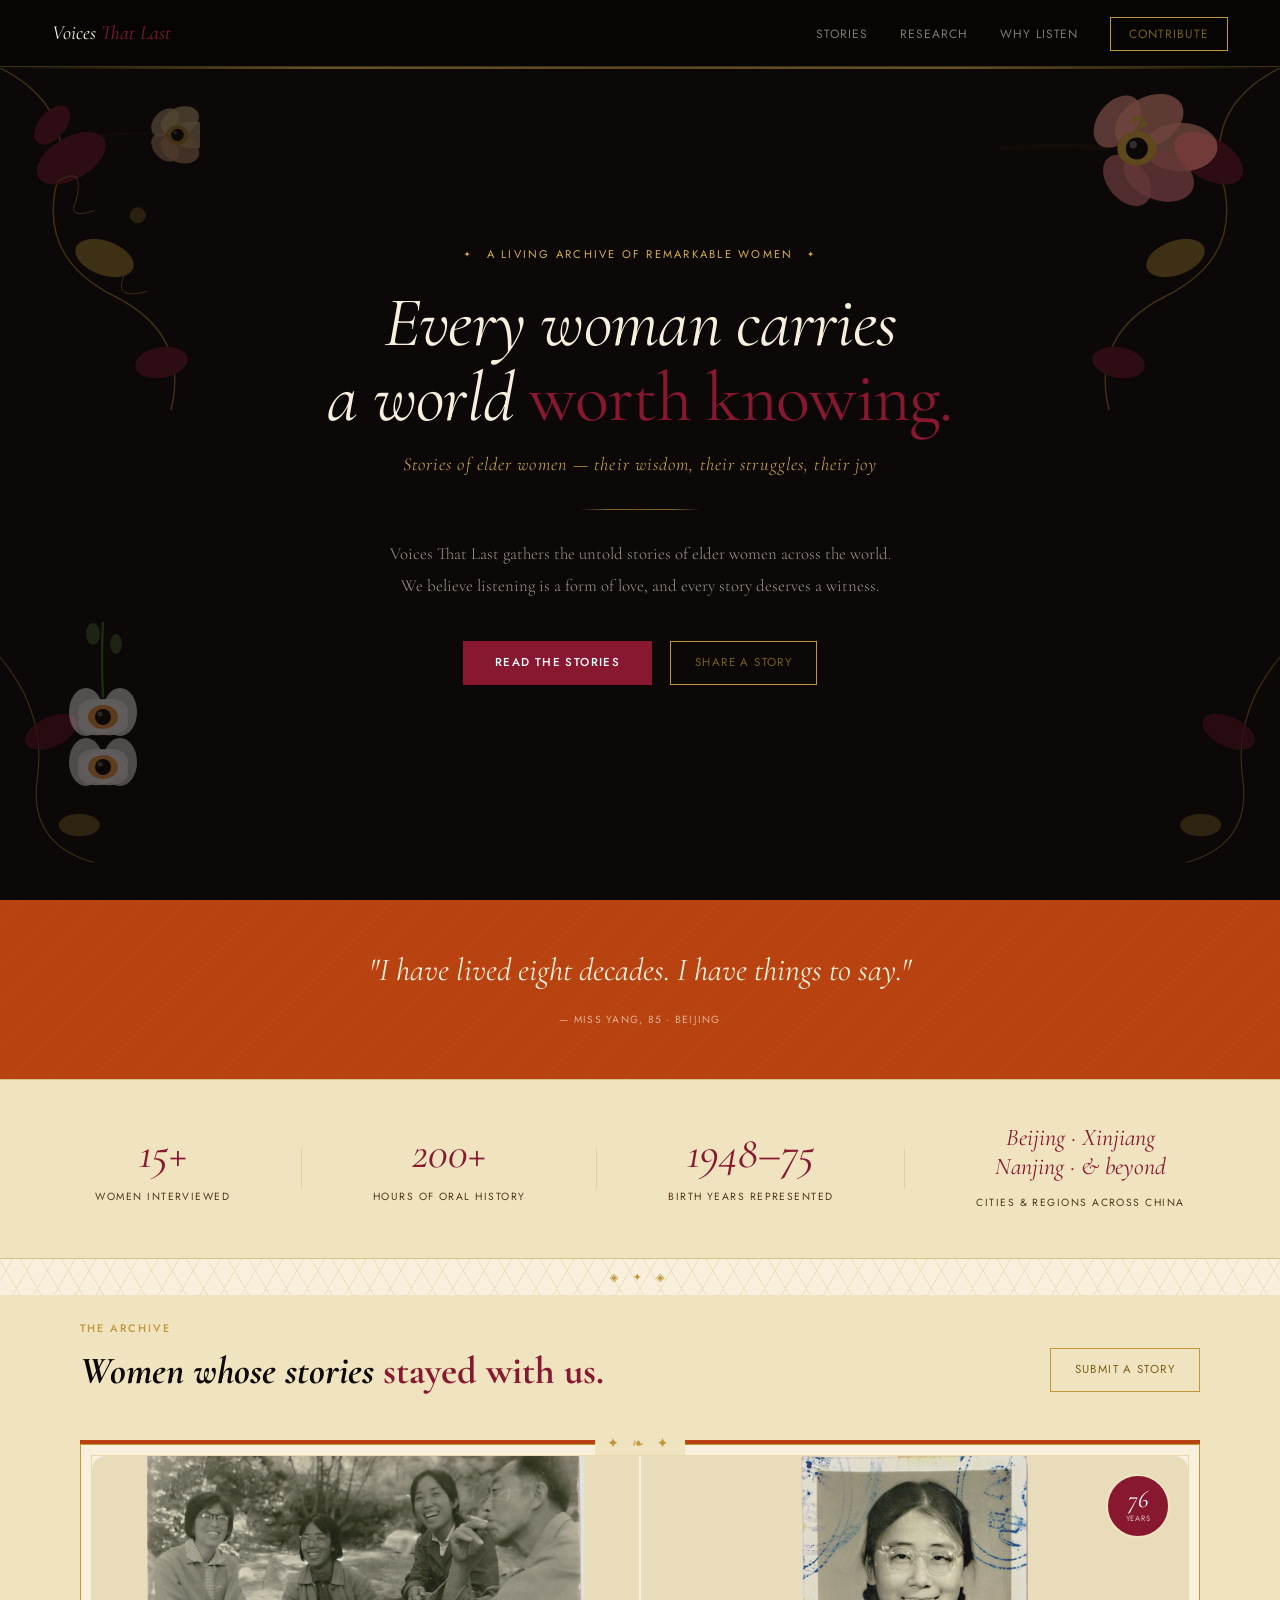
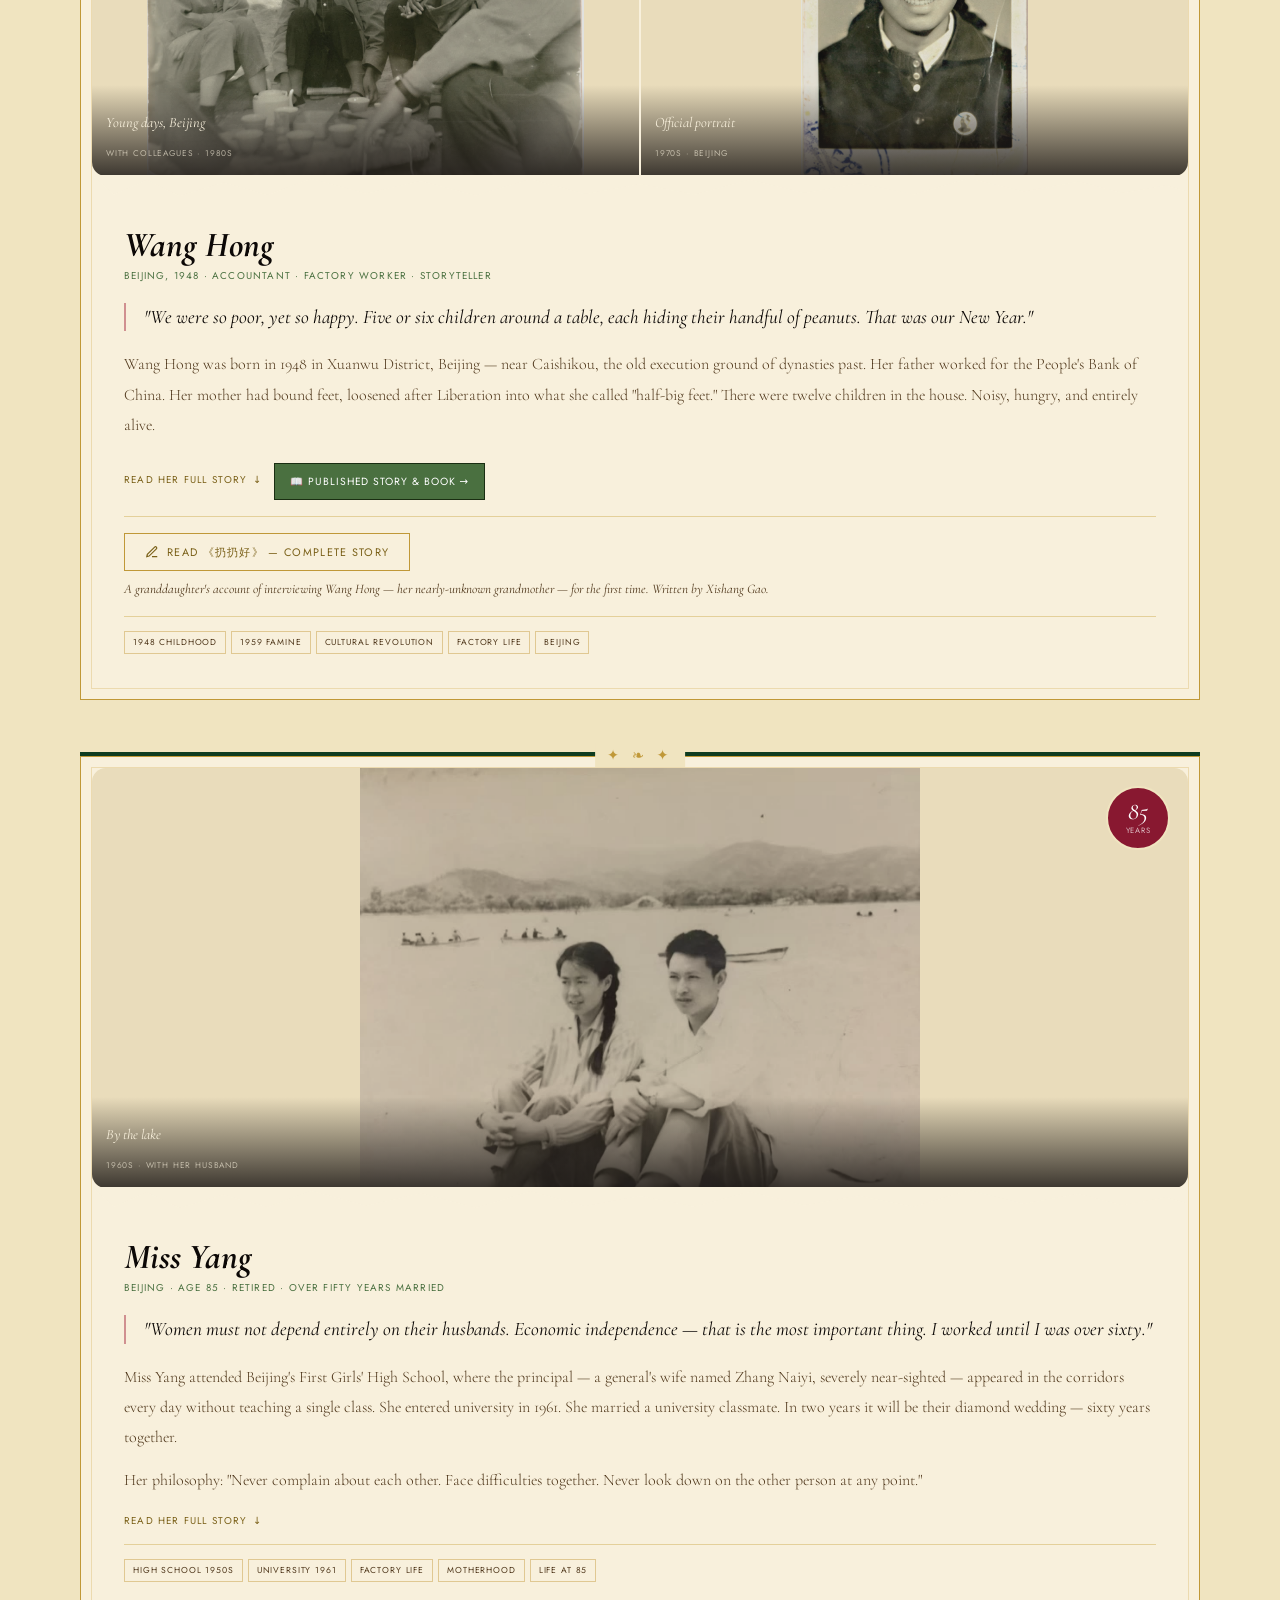
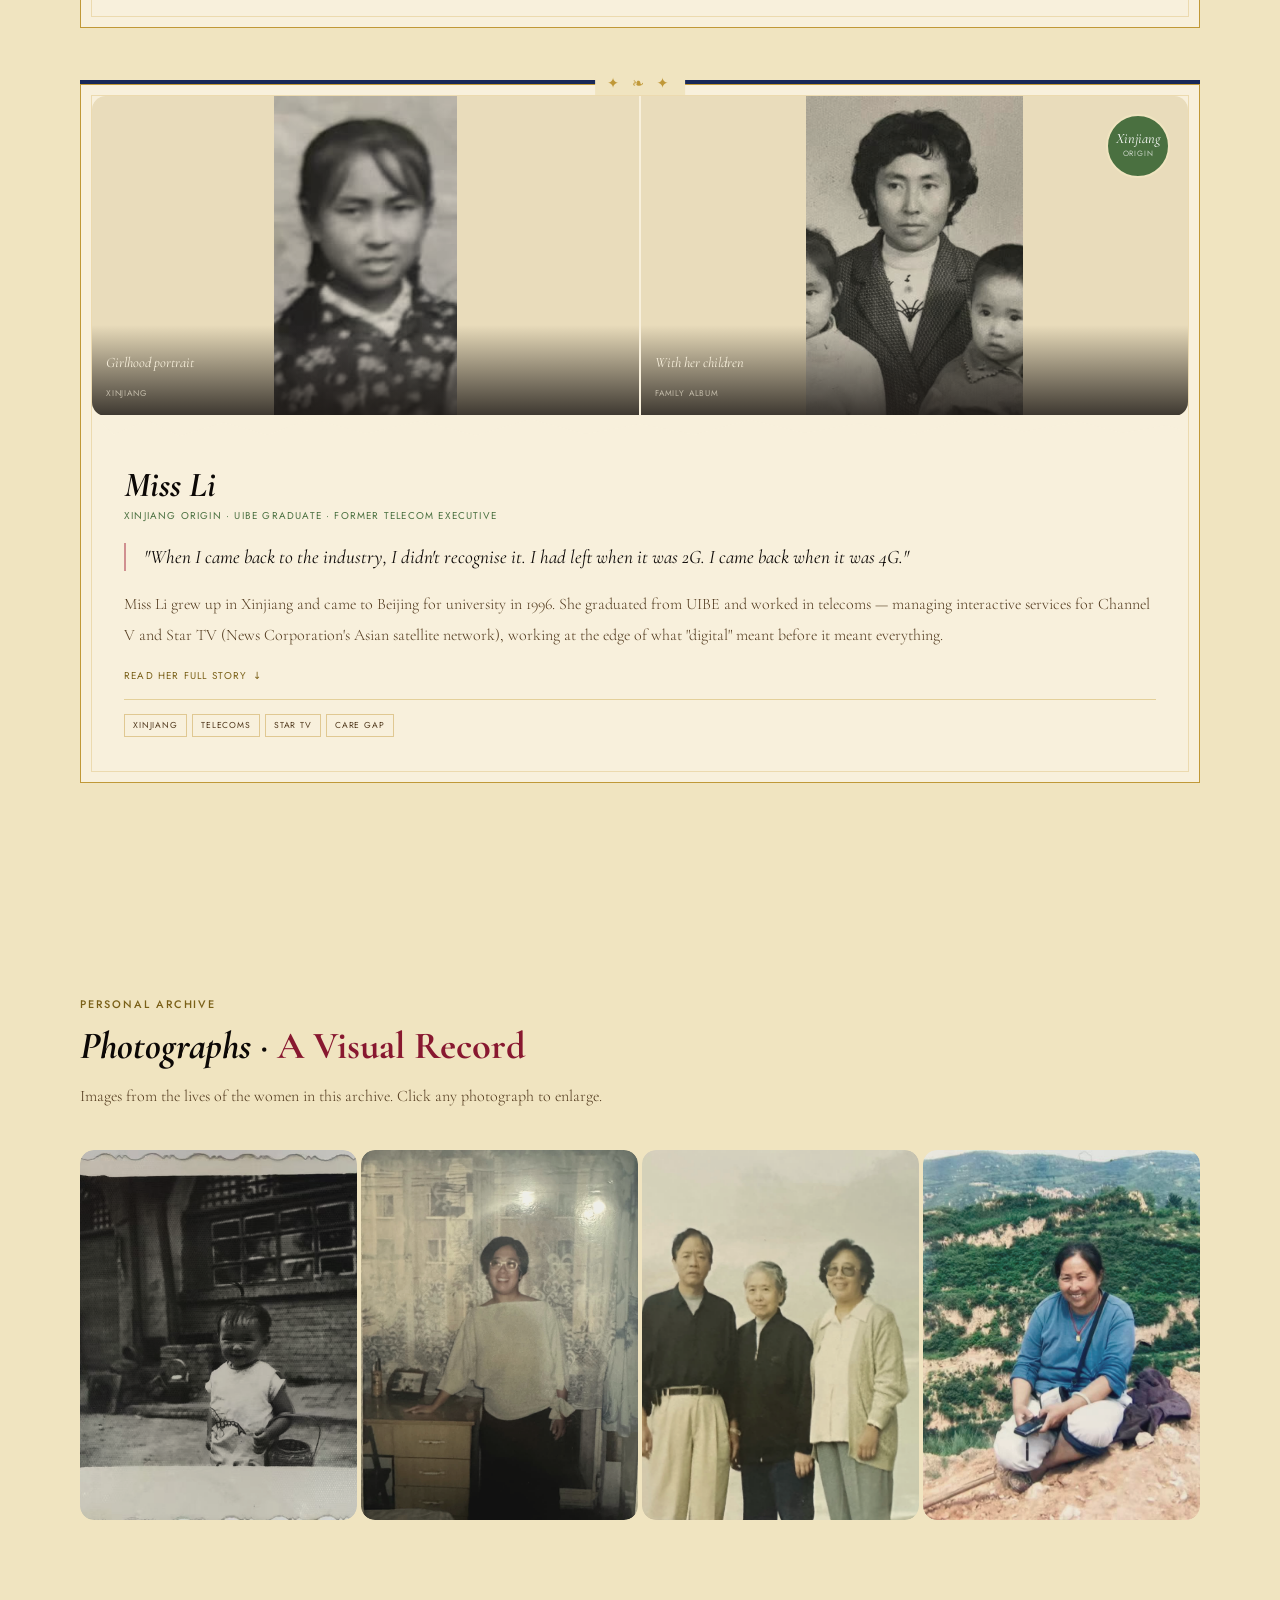
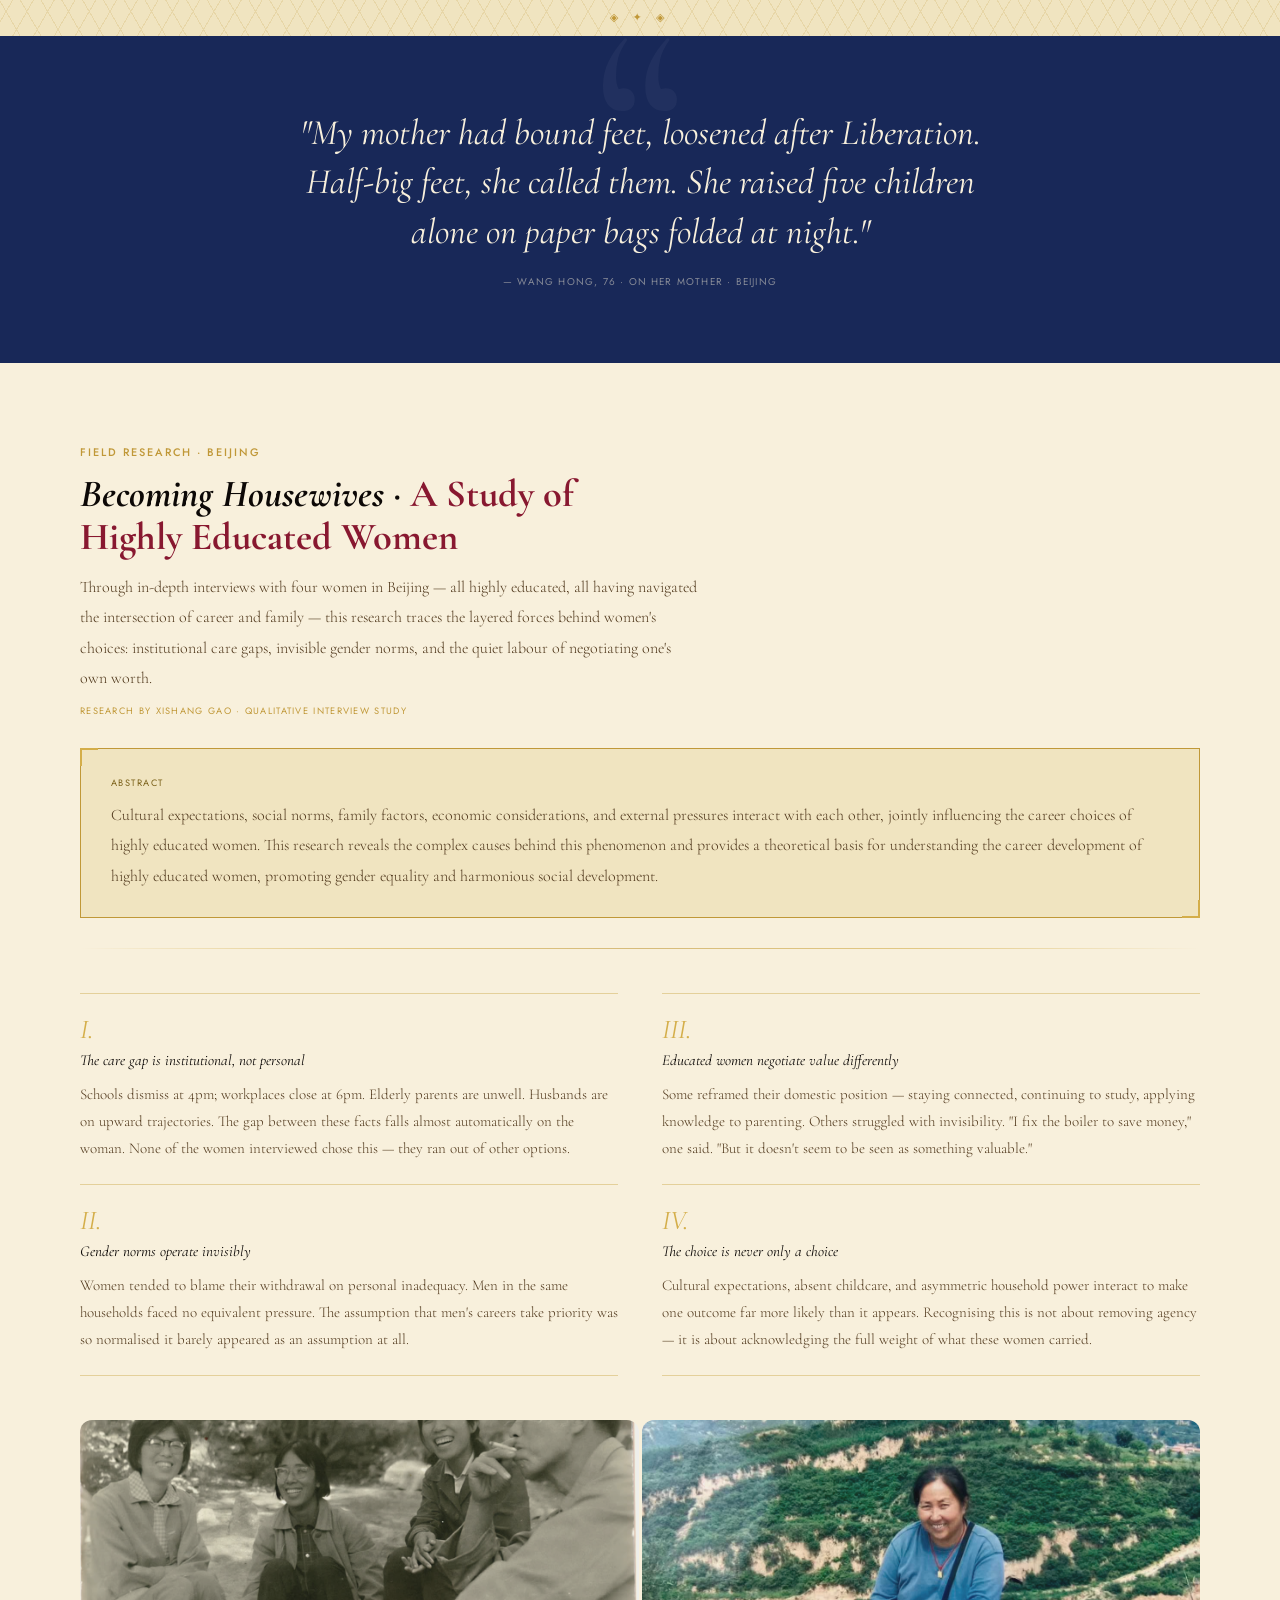
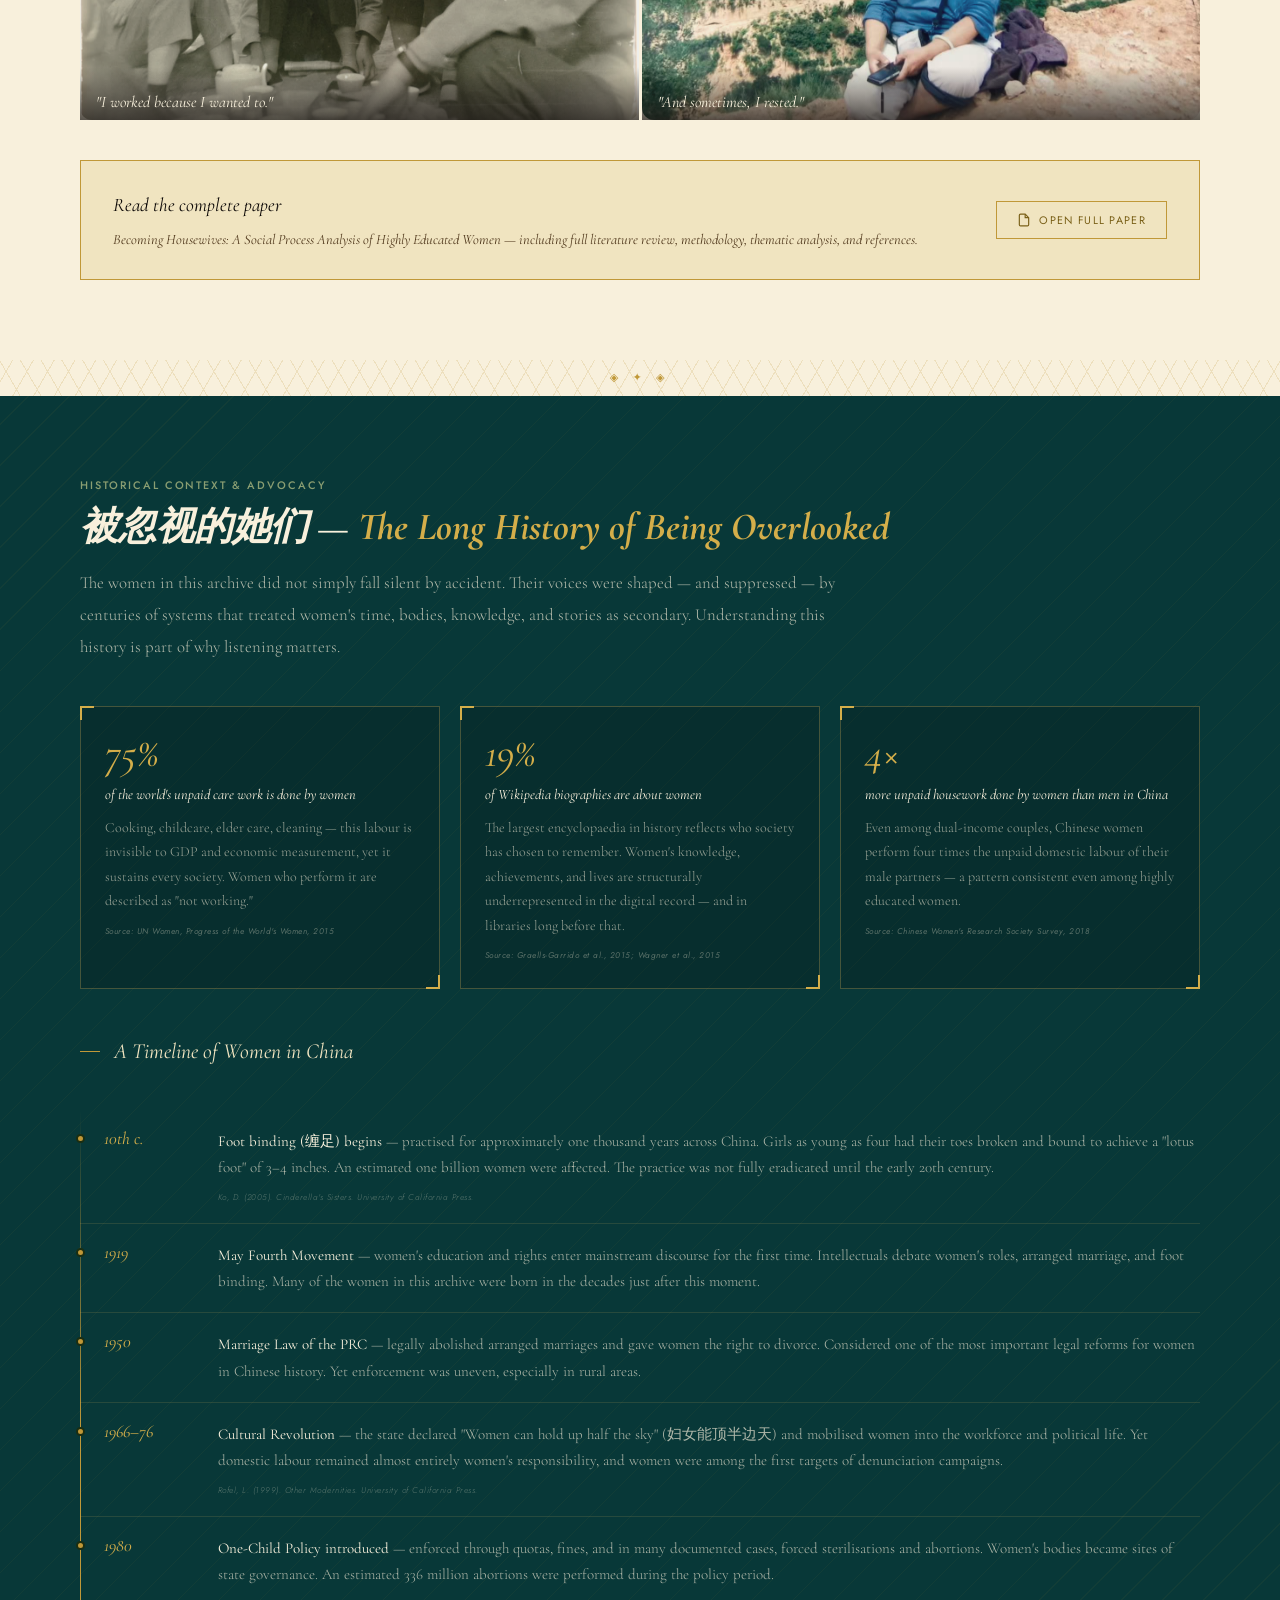
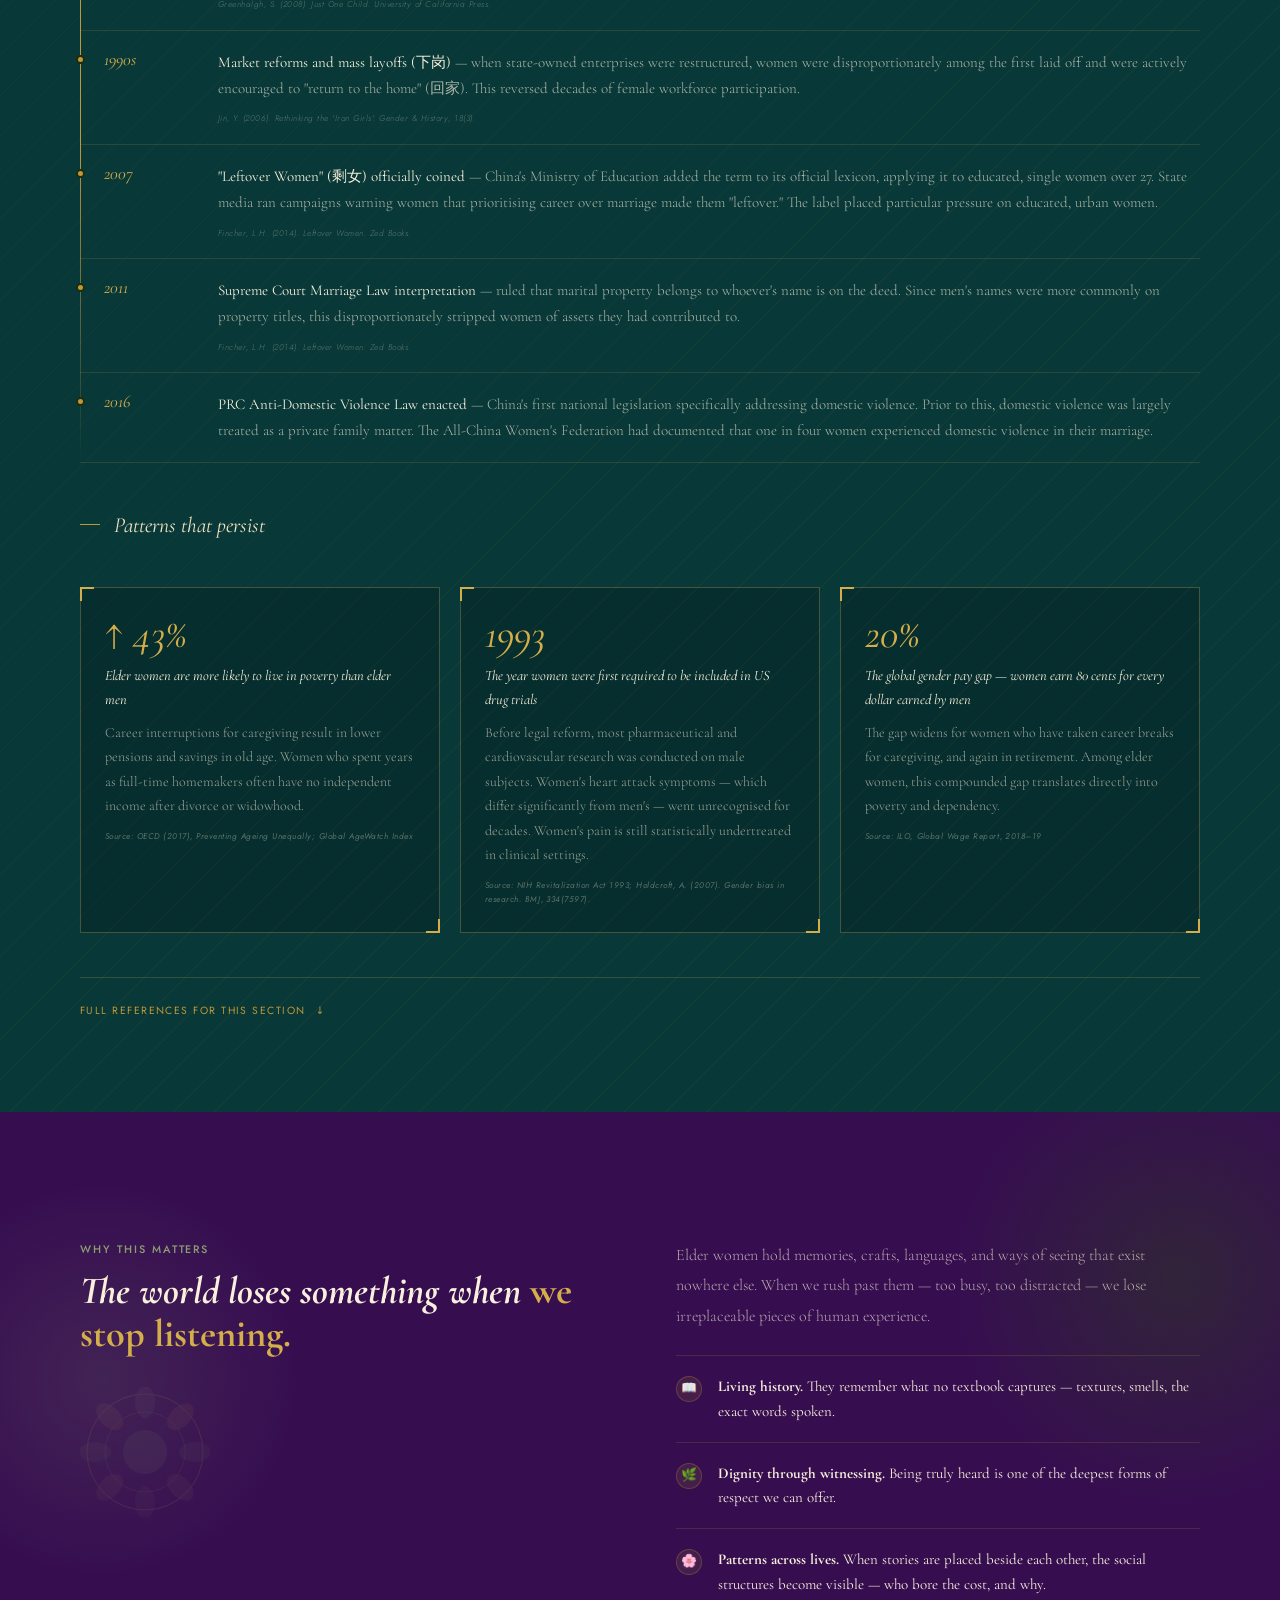
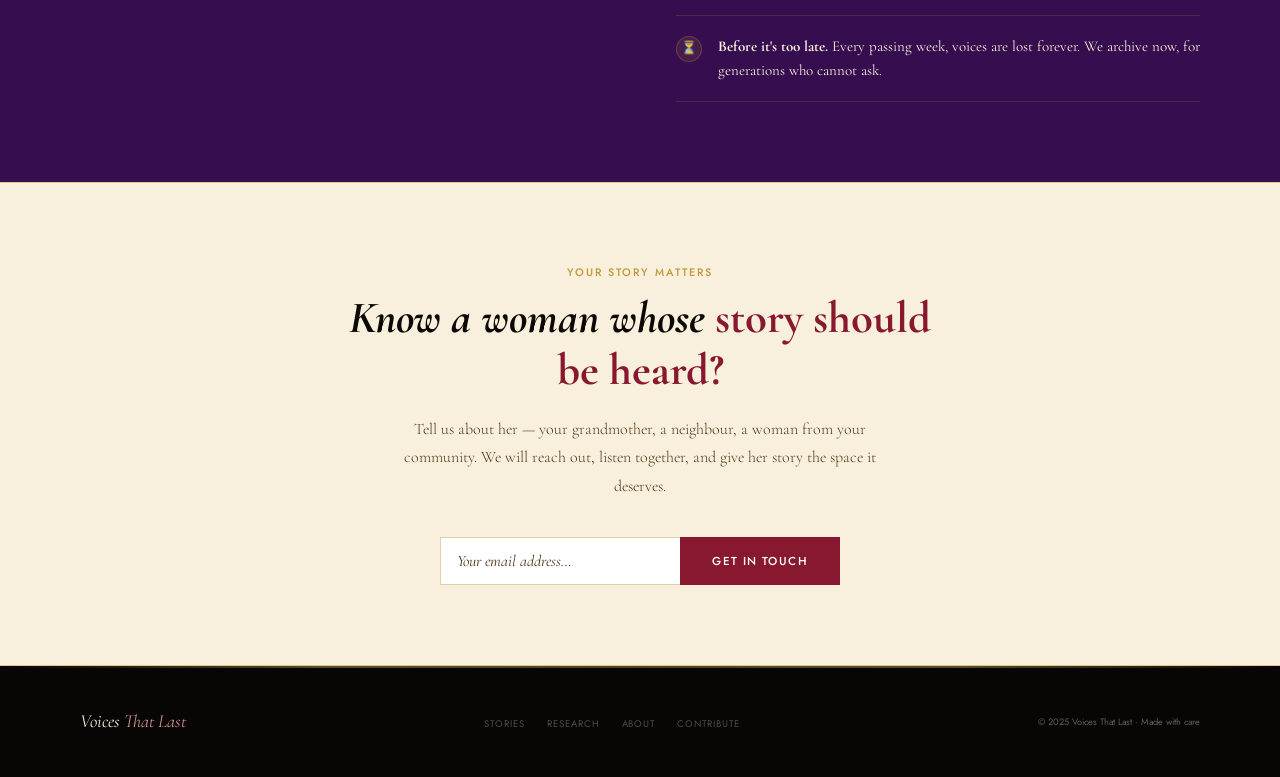
==== commit 051f2065: "Feedback: single Miss Yang photo + balanced Barrier-Free gallery - Miss Yang's card in the embedded " ====
--- a/herstories/index.html
+++ b/herstories/index.html
@@ -143,8 +143,10 @@
   letter-spacing:.3em}
 
 .card-photos{display:grid;gap:2px;overflow:hidden}
+.card-photos.one{grid-template-columns:1fr}
 .card-photos.two{grid-template-columns:1fr 1fr}
 .card-photos.three{grid-template-columns:1fr 1fr 1fr}
+.card-photos.one>div{height:420px}
 .card-photos{border-radius:14px;overflow:hidden}
 .card-photos>div{position:relative;overflow:hidden;height:320px;background:#e9dcbb}
 .card-photos img{width:100%;height:100%;object-fit:contain;display:block;
@@ -679,9 +681,7 @@
     <div class="card-orn">✦ ❧ ✦</div>
     <div class="card-outer"><div class="card-inner">
       <div style="position:relative">
-        <div class="card-photos two">
-          <div><img src="../assets/img/hs-wh-2.jpg" alt="Miss Yang by the roses">
-            <div class="photo-cap"><p>Among the roses</p><span>Beijing · 2024</span></div></div>
+        <div class="card-photos one">
           <div><img src="../assets/img/hs-yang-lake.jpg" alt="Miss Yang with her husband by the lake, 1960s">
             <div class="photo-cap"><p>By the lake</p><span>1960s · With her husband</span></div></div>
         </div>
